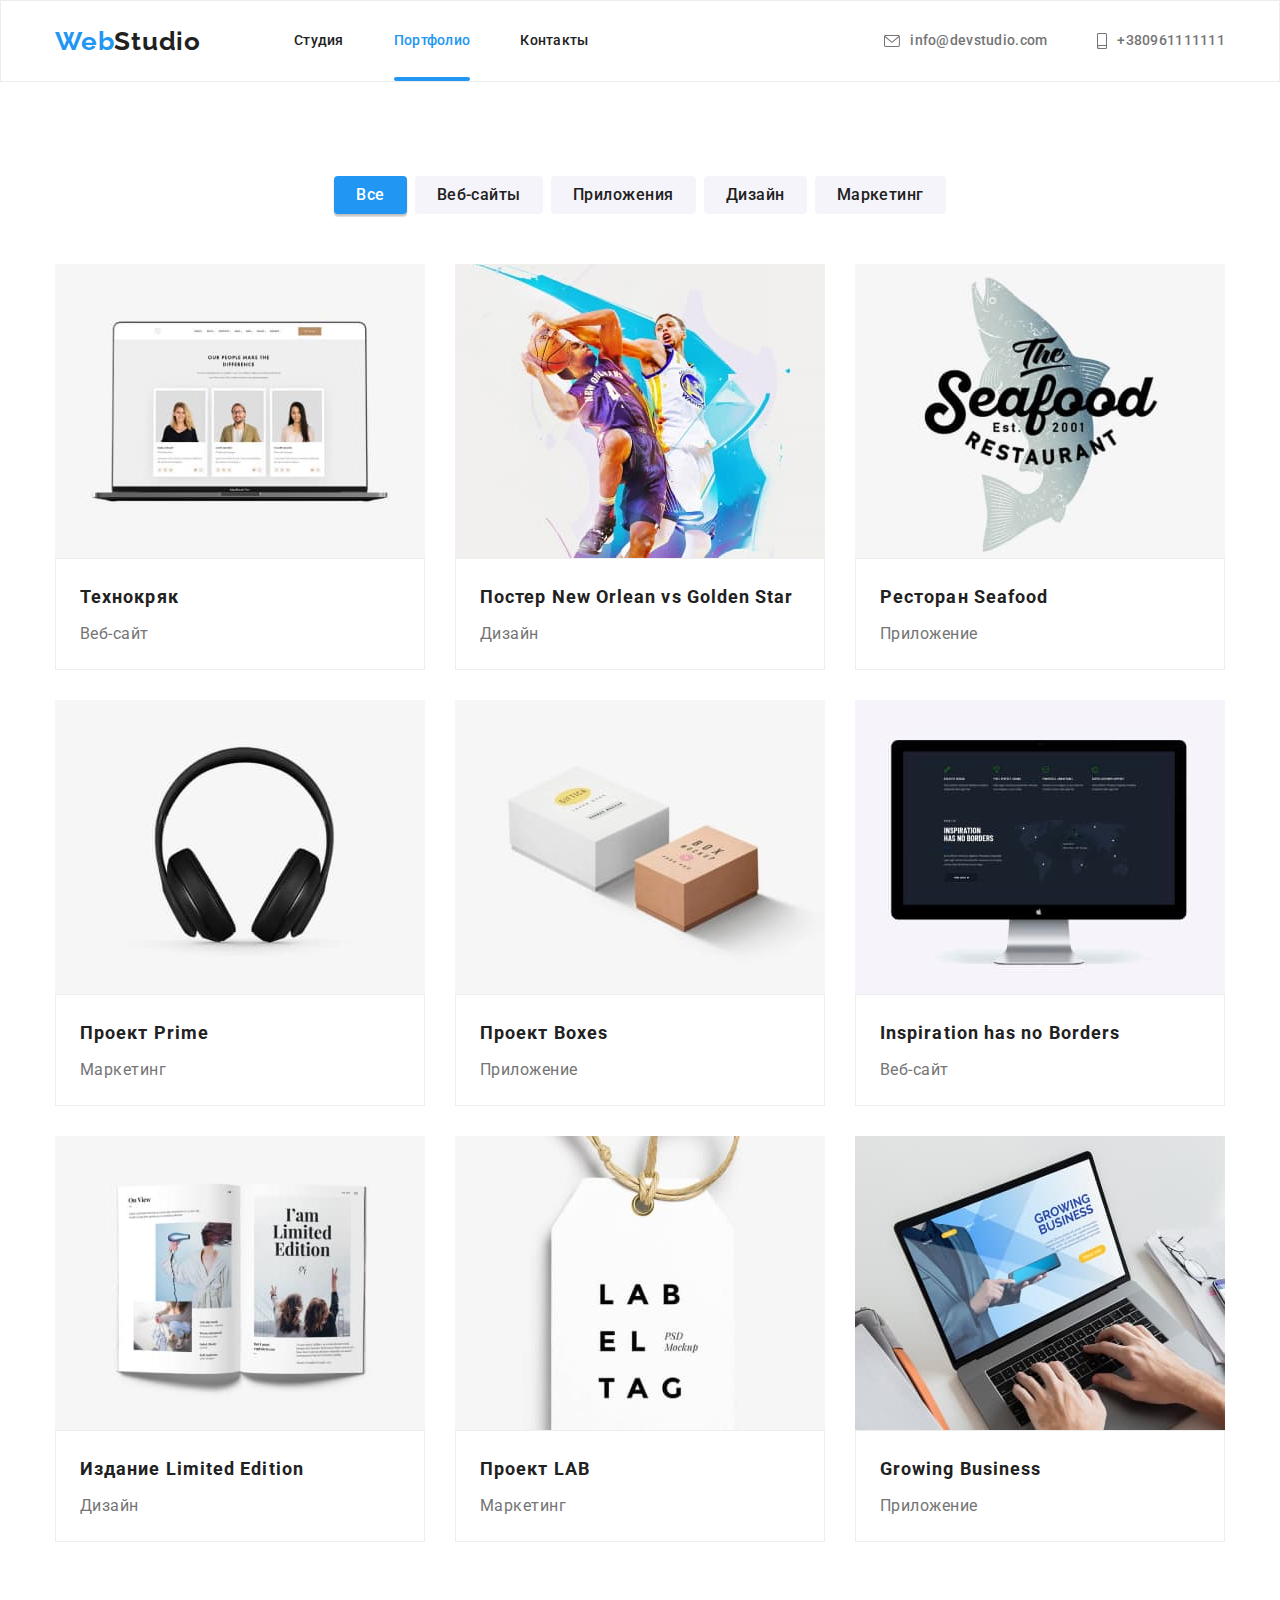
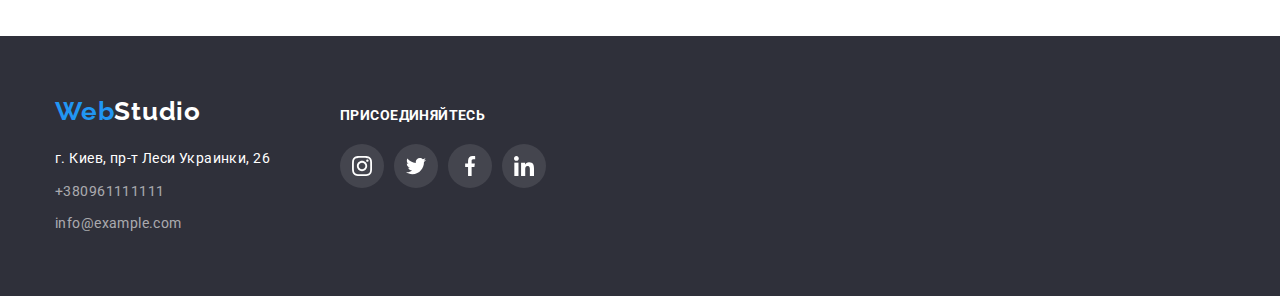
==== portfolio.html @ 95e141c1 "finish" ====
<!DOCTYPE html>
<html lang="en">
<head>
    <meta charset="UTF-8">
    <meta http-equiv="X-UA-Compatible" content="IE=edge">
    <meta name="viewport" content="width=device-width, initial-scale=1.0">
    <title>Document</title>
    <link rel="preconnect" href="https://fonts.googleapis.com">
    <link rel="preconnect" href="https://fonts.gstatic.com" crossorigin>
    <link href="https://fonts.googleapis.com/css2?family=Raleway:wght@700&family=Roboto:wght@400;500;700;900&display=swap" rel="stylesheet">
    <link
      rel="stylesheet"
      href="https://cdnjs.cloudflare.com/ajax/libs/modern-normalize/1.1.0/modern-normalize.min.css"
    />
    <link rel="stylesheet" href="./css/styles.css">
</head>
<body>
    <header class="header">
        <div class="container header-container">
       <a href="" class="link logo-header">Web<span class="logo-dark">Studio</span></a>
        <nav class="header-nav">
        <ul class="list header-list">
            <li class="header-item"><a class="link header-link" href="./index.html">Студия</a></li>
            <li class="header-item"><a class="current link header-link" href="./portfolio.html">Портфолио</a></li>
            <li class="header-item"><a class="link header-link" href="">Контакты</a></li>
        </ul>
    </nav>
    <ul class="list header-contact">  
        <li class=" header-item">
            <a class="link header-mail" href="mailto:info@devstudio.com">
                <svg 
                    class="header-image-icon" 
                    width="16" 
                    height="12"
                >
                    <use 
                        href="./image/icons.svg#icon-envelope">
                    </use>
                </svg>
            info@devstudio.com</a>
        </li>     
        <li class="header-item">
            <a class="link header-tel" href="tel:+380961111111">
                <svg 
                    class="header-image-icon" 
                    width="10" 
                    height="16"
                >
                    <use 
                        href="./image/icons.svg#icon-smartphone">
                    </use>
                </svg>
            +380961111111</a>
        </li>
    </ul>
        </div>
    </header>
    <main>
        <section class="navigation">
            <div class="container">
                <h2 class="visually-hidden">Заголовок-второй</h2>
                    <ul class="list navigation-list">
                        <li class="btn-item"><button type="button" class="active navigation-btn">Все</button></li>
                        <li class="btn-item"><button type="button" class="navigation-btn">Веб-сайты</button></li>
                        <li class="btn-item"><button type="button" class="navigation-btn">Приложения</button></li>
                        <li class="btn-item"><button type="button" class="navigation-btn">Дизайн</button></li>
                        <li class="btn-item"><button type="button" class="navigation-btn">Маркетинг</button></li>
                    </ul>
                    <ul class="list nav-list">
                        <li class="navigation-item">
                            <a class="link navigation-link" href="">
                                <div class="navigation-item-img">
                                    <img
                                        src="./image2/img1.jpg"
                                        alt="Веб-сайт"
                                        width="370"
                                        height="294"
                                    />
                                    <p class="navigation-overlay">Ресурс предлагает комплексные предложения с разным уровнем функционала и сервисов. Все это позволит посетителю получить исчерпывающие сведения о компании или частном лице.</p>
                                </div>
                                <div class="nav-text">
                                    <h2 class="navigation-title">Технокряк</h2>
                                    <p class="navigation-text">Веб-сайт</p>
                                </div>
                            </a>
                        </li>
                        <li class="navigation-item">
                            <a class="link navigation-link" href="">
                                <div class="navigation-item-img">
                                    <img
                                        src="./image2/img2.jpg"
                                        alt="Постер"
                                        width="370"
                                        height="294"
                                    />
                                    <p class="navigation-overlay"></p>
                                </div>
                                <div class="nav-text">
                                    <h2 class="navigation-title" lang="en"> Постер New Orlean vs Golden Star</h2>
                                    <p class="navigation-text">Дизайн</p>
                                </div>
                            </a>
                        </li>
                        <li class="navigation-item">
                            <a class="link navigation-link" href="">
                                <div class="navigation-item-img">
                                    <img
                                        src="./image2/img3.jpg"
                                        alt="Ресторан"
                                        width="370"
                                        height="294"
                                    />
                                    <p class="navigation-overlay"></p>
                                </div>
                                <div class="nav-text">
                                    <h2 class="navigation-title">Ресторан Seafood</h2>
                                    <p class="navigation-text">Приложение</p>
                                </div>
                            </a>
                        </li>
                        <li class="navigation-item">
                            <a class="link navigation-link" href="">
                                <div class="navigation-item-img">
                                    <img
                                        src="./image2/img4.jpg"
                                        alt="Наушники"
                                        width="370"
                                        height="294"
                                    />
                                    <p class="navigation-overlay"></p>
                                </div>
                                <div class="nav-text">
                                    <h2 class="navigation-title">Проект Prime</h2>
                                    <p class="navigation-text">Маркетинг</p>
                                </div>
                            </a>
                        </li>
                        <li class="navigation-item">
                            <a class="link navigation-link" href="">
                                <div class="navigation-item-img">
                                    <img
                                        src="./image2/img5.jpg"
                                        alt="Коробки"
                                        width="370"
                                        height="294"
                                    />
                                    <p class="navigation-overlay"></p>
                                </div>
                                <div class="nav-text">
                                    <h2 class="navigation-title">Проект Boxes</h2>
                                    <p class="navigation-text">Приложение</p>
                                </div>
                            </a>
                        </li>
                        <li class="navigation-item">
                            <a class="link navigation-link" href="">
                                <div class="navigation-item-img">
                                    <img
                                        src="./image2/img6.jpg"
                                        alt="Экран" 
                                        width="370"
                                        height="294"
                                    />
                                    <p class="navigation-overlay"></p>
                                </div>
                                <div class="nav-text">
                                    <h2 class="navigation-title" lang="en">Inspiration has no Borders</h2>
                                    <p class="navigation-text">Веб-сайт</p>
                                </div>
                            </a>
                        </li>
                        <li class="navigation-item">
                            <a class="link navigation-link" href="">
                                <div class="navigation-item-img">
                                    <img
                                        src="./image2/img7.jpg"
                                        alt="Журнал"
                                        width="370"
                                        height="294"
                                    />
                                    <p class="navigation-overlay"></p>
                                </div>
                                <div class="nav-text">
                                    <h2 class="navigation-title">Издание Limited Edition</h2>
                                    <p class="navigation-text">Дизайн</p>
                                </div>
                            </a>
                        </li>
                        <li class="navigation-item">
                            <a class="link navigation-link" href="">
                                <div class="navigation-item-img">
                                    <img
                                        src="./image2/img8.jpg"
                                        alt="Ярлык"
                                        width="370"
                                        height="294"
                                    />
                                    <p class="navigation-overlay"></p>
                                </div>   
                                <div class="nav-text">
                                    <h2 class="navigation-title">Проект LAB</h2>
                                    <p class="navigation-text">Маркетинг</p>
                                </div>
                            </a>
                        </li>
                        <li class="navigation-item">
                            <a class="link navigation-link" href="">
                                <div class="navigation-item-img">
                                    <img
                                        src="./image2/img9.jpg"
                                        alt="Ноутбук"
                                        width="370"
                                        height="294"
                                    />
                                    <p class="navigation-overlay"></p>
                                </div>
                                <div class="nav-text">
                                    <h2 class="navigation-title" lang="en">Growing Business</h2>
                                    <p class="navigation-text">Приложение</p>
                                </div>
                            </a>
                        </li>
                    </ul>
            </div>
        </section>
    </main>
    <footer class="footer">
        <div class="container footer-container" >
            <div class="footer-address">
            <a href="" class="link logo-footer">Web<span class="logo-white">Studio</span></a>
            <address>
                <ul class="list footer-list">
                    <li class="footer-item"><a class="link footer-location" href="https://goo.gl/maps/i7HhmgkpNzpsG96B9" target="_blank" rel="noopener noreferrer">г. Киев, пр-т Леси Украинки, 26</a></li>
                    <li class="footer-item"><a class="link footer-tel" href="tel:+380961111111">+380961111111</a></li>
                    <li class="footer-item"><a class="link footer-mail" href="mailto:info@example.com">info@example.com</a></li>
                </ul>
            </address>
            </div>
         <div class="footer-socialnetwork">
            <h3 class="footer-title">присоединяйтесь</h3>
                <ul class="footer-network-list list">
                <li class="footer-network-item">
                <a href="" class="footer-network-link">
                     <svg 
                        class="footer-network-icon" 
                        width="20" 
                        height="20"
                    >
                        <use 
                            href="./image/icons.svg#icon-instagram">
                        </use>
                    </svg>
                </a>
            </li>
            <li class="footer-network-item">
                <a href="" class="footer-network-link">
                     <svg 
                        class="footer-network-icon" 
                        width="20" 
                        height="20"
                    >
                        <use 
                            href="./image/icons.svg#icon-twitter">
                        </use>
                    </svg>
                </a>
            </li>
            <li class="footer-network-item">
                <a href="" class="footer-network-link">
                     <svg 
                        class="footer-network-icon" 
                        width="20" 
                        height="20"
                    >
                        <use 
                            href="./image/icons.svg#icon-facebook">
                        </use>
                    </svg>
                </a>
            </li>
            <li class="footer-network-item">
                <a href="" class="footer-network-link">
                     <svg 
                        class="content-team-icon" 
                        width="20" 
                        height="20"
                    >
                        <use 
                            href="./image/icons.svg#icon-linkedin">
                        </use>
                    </svg>
                </a>
            </li>
            </ul>
        </div>
        </div>
    </footer>
</body>
</html>
---- css/styles.css ----
:root{
  --main-color: #212121;
  --color-title: #FFFFFF;
  --text-color: #757575;
  --color-hover: #2196F3;
  --background-header: #FFFFFF;
  --background-hero: #2F303A;
  --background-section: #E5E5E5;
  --background-content:#F5F4FA;
  --footer-color-logo: #FFFFFF;
  --header-boder-color: #ECECEC;
  --border-color:  #EEEEEE;
  --background-icon: #AFB1B8;
  --footer-icon: rgba(255, 255, 255, 0.1);
}
  


body {
  font-family: Roboto, sans-serif;  
}

h1,
h2,
h3,
p,
ul {
  margin: 0;
  padding: 0;
}


.list {
  list-style: none;
}

.link {
  text-decoration: none;
}

.visually-hidden {
  position: absolute;
  width: 1px;
  height: 1px;
  margin: -1px;
  border: 0;
  padding: 0;

  white-space: nowrap;
  clip-path: inset(100%);
  clip: rect(0 0 0 0);
  overflow: hidden;
}


.container{
  width: 1200px;
  padding-left: 15px;
  padding-right: 15px;
  margin: 0 auto;
}

img{
  display: block;
}

/* ---------------------------HEADER-----------------------------*/
.header {
  background-color: var(--header-background);

  border: 1px solid var(--header-boder-color);
}

.header-container {
  display: flex;
  align-items: center;
}
.header-list{
  display: flex;
}

.header-list .current {
  color: #2196F3;
}

.header-list .current {
  color: var(--color-hover);
}



.logo-header {
  display: inline-block;
  
  font-family: Raleway;
  font-weight: 700;
  font-size: 26px;
  line-height: 1.19;
  letter-spacing: 0.03em;

  color: var(--color-hover);

  margin-right: 93px;
  padding-top: 24px;
  padding-bottom: 24px;
}

.logo-dark {
  color: var(--main-color);
}


.header-item {
  
  font-weight: 500;
  font-size: 14px;
  line-height: 1.14;
  letter-spacing: 0.02em;

  color: var(--main-color);
  accent-color: green;

}

.header-item:not(:last-child) {
  margin-right: 50px;
}

.header-link {
  position: relative;
  color: var(--main-color);
  padding: 32px 0;

  transition: color 250ms cubic-bezier(0.4, 0, 0.2, 1);
}

.current::after {
  display: block;
  position: absolute;
  bottom: -1px;
  content: '';
  width: 100%;
  height: 4px;

  background: #2196F3;
  border-radius: 2px;
 }

.header-link:hover,
.header-link:focus {
  color: var(--color-hover);
}



.header-contact {
  display: flex;
  margin-left: auto;
}

.header-mail {
  font-weight: 500;
  font-size: 14px;
  line-height: 1.14;
  letter-spacing: 0.02em;

  color: var(--text-color);

  display: flex;
  align-items: center;

  padding: 32px 0;

  transition: color 250ms cubic-bezier(0.4, 0, 0.2, 1);
}

.header-image-icon {

  margin-right: 10px;
  fill: currentColor;
}

.header-tel {
  font-weight: 500;
  font-size: 14px;
  line-height: 1.14;
  letter-spacing: 0.02em;

  color: var(--text-color);

  display: flex;
  align-items: center;

  padding: 32px 0;

  transition: color 250ms cubic-bezier(0.4, 0, 0.2, 1);
}


.header-mail:hover,
.header-mail:focus {
  color: var(--color-hover);
}

.header-tel:hover,
.header-tel:focus {
  color: var(--color-hover);
}

/*------------------Hero-----------------*/

.hero {
  padding-top: 200px;
  padding-bottom: 200px;
  background-color: var(--background-hero);

  text-align: center;

  max-width:1600px;
  min-height: 600px;
  margin-left: auto;
  margin-right: auto;
  background-image: linear-gradient(
    rgba(47, 48, 58, 0.4), 
    rgba(47, 48, 58, 0.4)
  ), url(../image/ImgHERO.jpg);
  background-repeat: no-repeat;
  background-position: center;
  background-size: cover;
 
}


.hero-title {
  font-weight: 900;
  font-size: 44px;
  line-height: 1.36;
  letter-spacing: 0.06em;
  text-transform: uppercase;

  width: 696px;
 
  margin: auto;
  margin-bottom: 30px;
  
  color: var(--color-title);
}

.hero-btn {
  font-family: inherit;
  font-weight: 700;
  font-size: 16px;
  line-height: 1.87;
  text-align: center;
  letter-spacing: 0.06em;

  color: var(--color-title);
  background-color: var(--color-hover);

  cursor: pointer;
  border-radius: 4px;
  border: var(--color-hover);
  

  padding: 10px 32px;

}

.hero-btn:hover,
.hero-btn:focus {
  background-color: var(--color-hover);
}

/*---------------------section----------------*/

.section {
  padding-top: 94px;
  padding-bottom: 94px;
  background-color: var(--section-background);
}

.section-list {
  display: flex;
}

.section-item:not(:last-child) {
  margin-right: 30px;
}

.section-pretitle {
  font-weight: 700;
  font-size: 14px;
  line-height: 1.14;
  letter-spacing: 0.03em;
  text-transform: uppercase;

  color: var(--main-color);

  margin-bottom: 10px;
}

.section-text {
  font-weight: 400;
  font-size: 14px;
  line-height: 1.71;
  letter-spacing: 0.03em;

  color: var(--text-color);
}

.section-item {
  width: 270px;
  justify-content: center;
}

.section-image-list {
  display: flex;
  justify-content: center;
}

.section-image-item + .section-image-item {
  margin-left: 30px;
}

.section-img {
  width: 270px;
  height: 120px;
  display: flex;
  justify-content: center;
  align-items: center;
  border-radius: 4px;
  margin-bottom: 30px;


  background-color: #F5F4FA;
  color: #212121;
}




/*----WORK---*/
.work {
  padding-bottom: 94px;
}

.work-list {
  display: flex;
  
 
}
.work-item:not(:last-child) {
  margin-right: 30px;
}

.work-item {
  position: relative;
  display: flex;
  
}

.work-inform {
  position: absolute;
  left: 0;
  bottom: 0;
  width: 100%;
  height: 70px;

  display: flex;
  align-items: flex-end;
  justify-content: center;
  align-items: center;
  

  font-family: 'Roboto';
  font-weight: 700;
  font-size: 14px;
  line-height: 1.14;
  text-align: center;
  text-transform: uppercase;

 
  letter-spacing: 0.03em;
  background: rgba(47, 48, 58, 0.8);
  color: #FFFFFF;
    
    
}

.work-title {
  font-weight: 700;
  font-size: 36px;
  line-height: 42px;
  text-align: center;
  letter-spacing: 0.03em;

  color: var(--main-color);

  margin-bottom: 50px;
}

/*------------------------Content---------------*/

.content {
  padding-top: 94px;
  padding-bottom: 94px;
  background-color: var(--background-content);
}

.content-title {
  font-weight: 700;
  font-size: 36px;
  line-height: 1.16;
  text-align: center;
  letter-spacing: 0.03em;

  color: var(--content-title);

  margin-bottom: 50px;
}

.content-list {
  display: flex;
}

.content-item {
  height: 428px;

  width: 270px;
  border-radius: 0px 0px 4px 4px;
  background-color: var(--background-header);
  box-shadow: 0px 1px 3px rgba(0, 0, 0, 0.12), 
              0px 1px 1px rgba(0, 0, 0, 0.14), 
              0px 2px 1px rgba(0, 0, 0, 0.2);
  
}

.content-item:not(:last-child) {
  margin-right: 30px;
}

.content-text {
  padding: 30px 0;
}

.content-after-title {
  font-weight: 500;
  font-size: 16px;
  line-height: 1.19;
  text-align: center;
  letter-spacing: 0.03em;
  
  color: var(--main-color);

  margin-bottom: 10px;
}

.content-headline {
  font-weight: 400;
  font-size: 16px;
  line-height: 1.19;
  text-align: center;
  letter-spacing: 0.03em;
  color: var(--text-color);

  margin-bottom: 16px;
}

.content-team-list {
  display: flex;
  justify-content: center;
}

.content-team-item + .content-team-item {
  margin-left: 10px;
}

.content-team-link {
  width: 44px;
  height: 44px;
  display: flex;
  justify-content: center;
  align-items: center;
  border-radius: 50%;

  background-color: var(--background-header);
  color: var(--background-icon);

  transition: background-color 250ms cubic-bezier(0.4, 0, 0.2, 1);
}

.content-team-icon{
  fill: currentColor;

  transition: fill 250ms cubic-bezier(0.4, 0, 0.2, 1);
}

.content-team-link:hover,
.content-team-link:focus {
  background-color: var(--color-hover);
  color: var(--color-title);
}

.content-team-link:hover .content-team-icon,
.content-team-link:focus .content-team-icon {
  fill: var(--color-title);
}

/*-----------CLIENT--------------*/
.client {
  padding-top: 94px;
  padding-bottom: 94px;
}

.client-title {
  font-weight: 700;
  font-size: 36px;
  line-height: 1.16;
  text-align: center;
  letter-spacing: 0.03em;

  color: var(--main-color);

  margin-bottom: 50px;

}

.client-list {
  display: flex;
  justify-content: center;

}

.client-link {
  width: 170px;
  height: 92px;
  display: flex;
  justify-content: center;
  align-items: center;
  border-radius: 4px;
  border: 1px solid var(--background-icon);

  background-color: var(--background-header);
  color: var(--background-icon);

  transition: border 250ms cubic-bezier(0.4, 0, 0.2, 1);
}

.client-item + .client-item {
  margin-left: 30px;
}

.client-icon {
  fill: currentColor;
  transition: fill 250ms cubic-bezier(0.4, 0, 0.2, 1);

}

.client-link:hover,
.client-link:focus {
  border: 1px solid var(--color-hover)
}

.client-link:hover .client-icon,
.client-link:focus .client-icon {
  fill: var(--color-hover);
}
/*------------Footer--------------*/

.footer {
  padding-top: 60px;
  padding-bottom: 60px;
  background-color: var(--background-hero);
}

.footer-container {
  display: flex;
  align-items: baseline;

}

.footer-address {
  margin-right: 70px;
}
.logo-white {
  color:var(--footer-color-logo);
}

.logo-footer {
  display: inline-block;
  
  font-family: Raleway;
  font-weight: 700;
  font-size: 26px;
  line-height: 1.19;
  letter-spacing: 0.03em;

  color: var(--color-hover);
  
  margin-bottom: 20px;
}

.footer-item:not(:last-child) {
  padding-bottom: 9px;
}


.footer-location {
  font-family: Roboto;
  font-style: normal;
  font-weight: 400;
  font-size: 14px;
  line-height: 1.71;
  letter-spacing: 0.03em;

  color: var(--color-title);

  padding-bottom: 9px;

  transition: color 250ms cubic-bezier(0.4, 0, 0.2, 1);
}

.footer-location:hover,
.footer-location:focus {
  color: var(--color-hover);
}

.footer-tel {
  font-weight: 400;
  font-style: normal;
  font-size: 14px;
  line-height: 1.71;
  letter-spacing: 0.03em;
  color: rgba(255, 255, 255, 0.6);

  padding-bottom: 9px;

  transition: color 250ms cubic-bezier(0.4, 0, 0.2, 1);
}

.footer-tel:hover,
.footer-tel:focus {
  color: var(--color-hover);
}

.footer-mail {
  font-weight: 400;
  font-style: normal;
  font-size: 14px;
  line-height: 1.71;
  letter-spacing: 0.03em;
  color: rgba(255, 255, 255, 0.6);

  transition: color 250ms cubic-bezier(0.4, 0, 0.2, 1);
}

.footer-mail:hover,
.footer-mail:focus {
  color: var(--color-hover);
}

.footer-title {
  font-weight: bold;
  font-size: 14px;
  line-height: 1.14;
  letter-spacing: 0.03em;
  text-transform: uppercase;
  

  color: #FFFFFF;

  padding-bottom: 20px;
}

.footer-network-list {
  display: flex;

}

.footer-network-link {
  width: 44px;
  height: 44px;
  display: flex;
  justify-content: center;
  align-items: center;
  border-radius: 50%;

  background-color: var(--footer-icon);
  color: var(--color-title);

  transition: background-color 250ms cubic-bezier(0.4, 0, 0.2, 1);
}

.footer-network-item:not(:last-child) {
  margin-right: 10px;
}

.footer-network-icon {
  fill: currentColor;
  

}

.footer-network-link:hover,
.footer-network-link:focus {
  background-color: var(--color-hover);
}


/*--------------------Navigation----------------*/
.navigation {
  padding-top: 94px;
  padding-bottom: 94px;
}

.navigation-list {
  display: flex;
  justify-content: center;
  margin-bottom: 50px;
}

.btn-item:not(:last-child) {
  margin-right: 8px;
}

.navigation-btn {
  font-weight: 500;
  font-size: 16px;
  line-height: 1.62;
  text-align: center;
  letter-spacing: 0.03em; 

  color: var(--main-color);
  background-color: var(--background-content);
  border-radius: 4px;
  border: var(--border-color);

  cursor: pointer;

  padding: 6px 22px;

  transition: background-color 250ms cubic-bezier(0.4, 0, 0.2, 1),
              color 250ms cubic-bezier(0.4, 0, 0.2, 1),
              box-shadow 250ms cubic-bezier(0.4, 0, 0.2, 1);
}

.navigation-list .active {
  color: var(--color-title);
  background-color: var(--color-hover);
  box-shadow: 0px 3px 1px rgba(0, 0, 0, 0.1), 
              0px 1px 2px rgba(0, 0, 0, 0.08), 
              0px 2px 2px rgba(0, 0, 0, 0.12);
}

.navigation-btn:not(:last-child) {
  margin-right: 8px;
}


.navigation-btn:hover,
.navigation-btn:focus {
  background-color: var(--color-hover);
  color: var(--footer-color-logo);
  box-shadow: 0px 3px 1px rgba(0, 0, 0, 0.1), 
              0px 1px 2px rgba(0, 0, 0, 0.08), 
              0px 2px 2px rgba(0, 0, 0, 0.12);
}

.nav-list {
  display: flex;
  flex-wrap: wrap;
}

.navigation-item {
  width: 370px;
  margin-right: 30px;
  margin-bottom: 30px;


}

.navigation-item:nth-child(3n) {
  margin-right: 0;
}

.navigation-item:nth-last-child(-n + 3) {
  margin-bottom: 0;
}

.navigation-item:hover,
.navigation-item:focus {
  box-shadow: 0px 1px 1px rgba(0, 0, 0, 0.12), 
              0px 4px 4px rgba(0, 0, 0, 0.06), 
              1px 4px 6px rgba(0, 0, 0, 0.16);

}

.nav-text {
  padding: 20px 24px;

  border: 1px solid var(--border-color);
}

.navigation-item-img {
  position: relative;
  overflow: hidden;
}

.navigation-overlay {
  position: absolute;
  top: 0;
  left: 0;
  width: 100%;
  height: 100%;

  font-family: 'Roboto';
  font-weight: 400;
  font-size: 18px;
  line-height: 1.56;
  letter-spacing: 0.03em;

  color: var(--color-title);
  background-color: rgba(33, 150, 243, 0.9);

  padding: 63px 24px;
  overflow: auto;

  transform: translateY(100%);
  transition: transform 250ms cubic-bezier(0.4, 0, 0.2, 1)
}

.navigation-item:hover .navigation-overlay,
.navigation-item:focus .navigation-overlay {
  transform: translateY(0%);
}

.navigation-title {
  font-weight: 700;
  font-size: 18px;
  line-height: 2.00; 
  letter-spacing: 0.06em;

  color: var(--main-color);

  margin-bottom: 4px;
}

.navigation-text {
  font-weight: 400;
  font-size: 16px;
  line-height: 1.87;
  letter-spacing: 0.03em;

  color: var(--text-color);
}

/*-----MODAL-----*/
.backdrop {
  position: fixed;
  top: 0;
  left: 0;
  width: 100vw;
  height: 100vh;
  background-color: rgba(0, 0, 0, 0.2);
}

.backdrop.is-hidden {
  opacity: 0;
  visibility: hidden;
  pointer-events: none;
}

.modal {
  position: absolute;
  top: 50%;
  left: 50%;
  transform: translate(-50%, -50%);
  width: 528px;
  height: 581px;
  background-color: #FFFFFF;
  box-shadow: 0px 1px 3px rgba(0, 0, 0, 0.12), 0px 1px 1px rgba(0, 0, 0, 0.14), 0px 2px 1px rgba(0, 0, 0, 0.2);
  border-radius: 4px;
}

.moda-close-btn {
  position: absolute;
  top: 8px;
  right: 8px;

  display: flex;
  justify-content: center;
  align-items: center;

  width: 30px;
  height: 30px;
  border-radius: 50%;
  border: 1px solid rgba(0, 0, 0, 0.1);
  background-color: transparent;
  padding: 0;

  cursor: pointer;
}
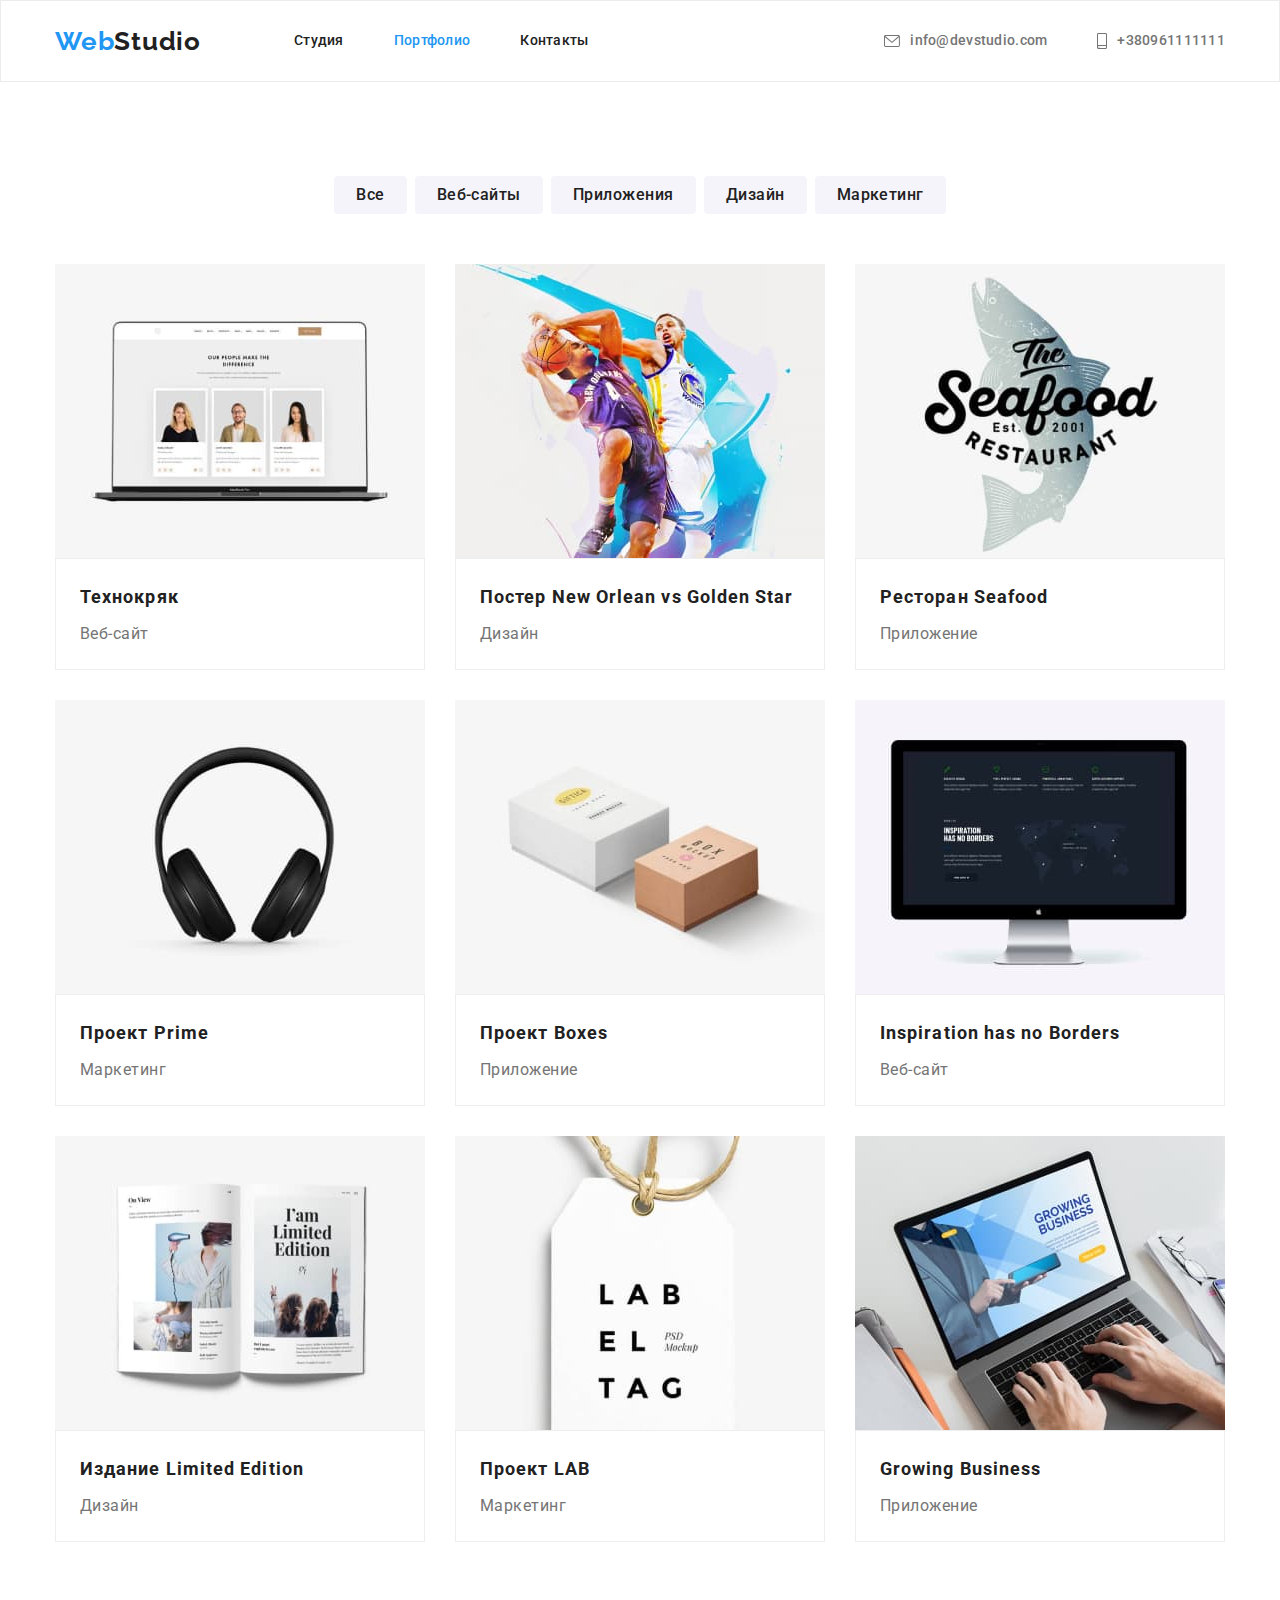
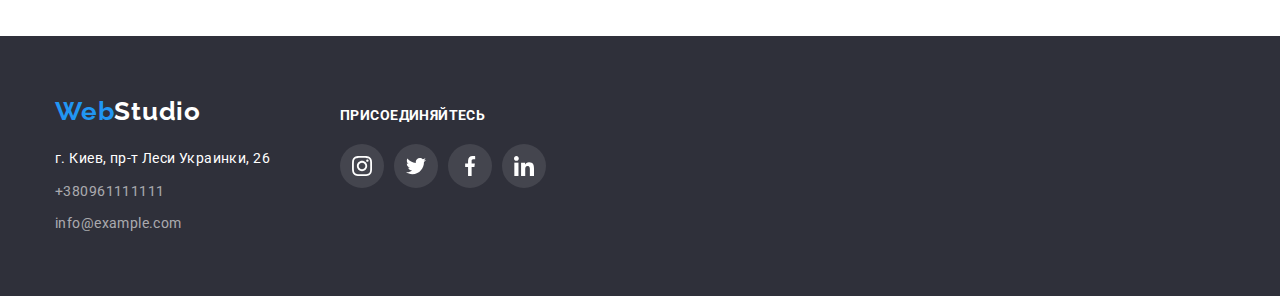
==== commit 32df4619: "s" ====
--- a/portfolio.html
+++ b/portfolio.html
@@ -60,7 +60,7 @@
             <div class="container">
                 <h2 class="visually-hidden">Заголовок-второй</h2>
                     <ul class="list navigation-list">
-                        <li class="btn-item"><button type="button" class="active navigation-btn">Все</button></li>
+                        <li class="btn-item"><button type="button" class="navigation-btn">Все</button></li>
                         <li class="btn-item"><button type="button" class="navigation-btn">Веб-сайты</button></li>
                         <li class="btn-item"><button type="button" class="navigation-btn">Приложения</button></li>
                         <li class="btn-item"><button type="button" class="navigation-btn">Дизайн</button></li>
@@ -69,15 +69,12 @@
                     <ul class="list nav-list">
                         <li class="navigation-item">
                             <a class="link navigation-link" href="">
-                                <div class="navigation-item-img">
-                                    <img
-                                        src="./image2/img1.jpg"
-                                        alt="Веб-сайт"
-                                        width="370"
-                                        height="294"
-                                    />
-                                    <p class="navigation-overlay">Ресурс предлагает комплексные предложения с разным уровнем функционала и сервисов. Все это позволит посетителю получить исчерпывающие сведения о компании или частном лице.</p>
-                                </div>
+                                <img
+                                    src="./image2/img1.jpg"
+                                    alt="Веб-сайт"
+                                    width="370"
+                                    height="294"
+                                />
                                 <div class="nav-text">
                                     <h2 class="navigation-title">Технокряк</h2>
                                     <p class="navigation-text">Веб-сайт</p>
@@ -86,15 +83,12 @@
                         </li>
                         <li class="navigation-item">
                             <a class="link navigation-link" href="">
-                                <div class="navigation-item-img">
-                                    <img
-                                        src="./image2/img2.jpg"
-                                        alt="Постер"
-                                        width="370"
-                                        height="294"
-                                    />
-                                    <p class="navigation-overlay"></p>
-                                </div>
+                                <img
+                                    src="./image2/img2.jpg"
+                                    alt="Постер"
+                                    width="370"
+                                    height="294"
+                                />
                                 <div class="nav-text">
                                     <h2 class="navigation-title" lang="en"> Постер New Orlean vs Golden Star</h2>
                                     <p class="navigation-text">Дизайн</p>
@@ -103,15 +97,12 @@
                         </li>
                         <li class="navigation-item">
                             <a class="link navigation-link" href="">
-                                <div class="navigation-item-img">
-                                    <img
-                                        src="./image2/img3.jpg"
-                                        alt="Ресторан"
-                                        width="370"
-                                        height="294"
-                                    />
-                                    <p class="navigation-overlay"></p>
-                                </div>
+                                <img
+                                    src="./image2/img3.jpg"
+                                    alt="Ресторан"
+                                    width="370"
+                                    height="294"
+                                />
                                 <div class="nav-text">
                                     <h2 class="navigation-title">Ресторан Seafood</h2>
                                     <p class="navigation-text">Приложение</p>
@@ -120,15 +111,12 @@
                         </li>
                         <li class="navigation-item">
                             <a class="link navigation-link" href="">
-                                <div class="navigation-item-img">
-                                    <img
-                                        src="./image2/img4.jpg"
-                                        alt="Наушники"
-                                        width="370"
-                                        height="294"
-                                    />
-                                    <p class="navigation-overlay"></p>
-                                </div>
+                                <img
+                                    src="./image2/img4.jpg"
+                                    alt="Наушники"
+                                    width="370"
+                                    height="294"
+                                />
                                 <div class="nav-text">
                                     <h2 class="navigation-title">Проект Prime</h2>
                                     <p class="navigation-text">Маркетинг</p>
@@ -137,15 +125,12 @@
                         </li>
                         <li class="navigation-item">
                             <a class="link navigation-link" href="">
-                                <div class="navigation-item-img">
-                                    <img
-                                        src="./image2/img5.jpg"
-                                        alt="Коробки"
-                                        width="370"
-                                        height="294"
-                                    />
-                                    <p class="navigation-overlay"></p>
-                                </div>
+                                <img
+                                    src="./image2/img5.jpg"
+                                    alt="Коробки"
+                                    width="370"
+                                    height="294"
+                                />
                                 <div class="nav-text">
                                     <h2 class="navigation-title">Проект Boxes</h2>
                                     <p class="navigation-text">Приложение</p>
@@ -154,15 +139,12 @@
                         </li>
                         <li class="navigation-item">
                             <a class="link navigation-link" href="">
-                                <div class="navigation-item-img">
-                                    <img
-                                        src="./image2/img6.jpg"
-                                        alt="Экран" 
-                                        width="370"
-                                        height="294"
-                                    />
-                                    <p class="navigation-overlay"></p>
-                                </div>
+                                <img
+                                    src="./image2/img6.jpg"
+                                    alt="Экран" 
+                                    width="370"
+                                    height="294"
+                                />
                                 <div class="nav-text">
                                     <h2 class="navigation-title" lang="en">Inspiration has no Borders</h2>
                                     <p class="navigation-text">Веб-сайт</p>
@@ -171,15 +153,12 @@
                         </li>
                         <li class="navigation-item">
                             <a class="link navigation-link" href="">
-                                <div class="navigation-item-img">
-                                    <img
-                                        src="./image2/img7.jpg"
-                                        alt="Журнал"
-                                        width="370"
-                                        height="294"
-                                    />
-                                    <p class="navigation-overlay"></p>
-                                </div>
+                                <img
+                                    src="./image2/img7.jpg"
+                                    alt="Журнал"
+                                    width="370"
+                                    height="294"
+                                />
                                 <div class="nav-text">
                                     <h2 class="navigation-title">Издание Limited Edition</h2>
                                     <p class="navigation-text">Дизайн</p>
@@ -188,15 +167,12 @@
                         </li>
                         <li class="navigation-item">
                             <a class="link navigation-link" href="">
-                                <div class="navigation-item-img">
-                                    <img
-                                        src="./image2/img8.jpg"
-                                        alt="Ярлык"
-                                        width="370"
-                                        height="294"
-                                    />
-                                    <p class="navigation-overlay"></p>
-                                </div>   
+                                <img
+                                    src="./image2/img8.jpg"
+                                    alt="Ярлык"
+                                    width="370"
+                                    height="294"
+                                />
                                 <div class="nav-text">
                                     <h2 class="navigation-title">Проект LAB</h2>
                                     <p class="navigation-text">Маркетинг</p>
@@ -205,15 +181,12 @@
                         </li>
                         <li class="navigation-item">
                             <a class="link navigation-link" href="">
-                                <div class="navigation-item-img">
-                                    <img
-                                        src="./image2/img9.jpg"
-                                        alt="Ноутбук"
-                                        width="370"
-                                        height="294"
-                                    />
-                                    <p class="navigation-overlay"></p>
-                                </div>
+                                <img
+                                    src="./image2/img9.jpg"
+                                    alt="Ноутбук"
+                                    width="370"
+                                    height="294"
+                                />
                                 <div class="nav-text">
                                     <h2 class="navigation-title" lang="en">Growing Business</h2>
                                     <p class="navigation-text">Приложение</p>
@@ -232,7 +205,7 @@
                 <ul class="list footer-list">
                     <li class="footer-item"><a class="link footer-location" href="https://goo.gl/maps/i7HhmgkpNzpsG96B9" target="_blank" rel="noopener noreferrer">г. Киев, пр-т Леси Украинки, 26</a></li>
                     <li class="footer-item"><a class="link footer-tel" href="tel:+380961111111">+380961111111</a></li>
-                    <li class="footer-item"><a class="link footer-mail" href="mailto:info@example.com">info@example.com</a></li>
+                    <li class="footer-item"><a class="link footer-link" href="mailto:info@example.com">info@example.com</a></li>
                 </ul>
             </address>
             </div>
--- a/css/styles.css
+++ b/css/styles.css
@@ -82,12 +82,9 @@
 .header-list .current {
   color: #2196F3;
 }
-
 .header-list .current {
   color: var(--color-hover);
 }
-
-
 
 .logo-header {
   display: inline-block;
@@ -101,8 +98,6 @@
   color: var(--color-hover);
 
   margin-right: 93px;
-  padding-top: 24px;
-  padding-bottom: 24px;
 }
 
 .logo-dark {
@@ -119,7 +114,7 @@
 
   color: var(--main-color);
   accent-color: green;
-
+  padding: 32px 0;
 }
 
 .header-item:not(:last-child) {
@@ -127,30 +122,13 @@
 }
 
 .header-link {
-  position: relative;
-  color: var(--main-color);
-  padding: 32px 0;
-
-  transition: color 250ms cubic-bezier(0.4, 0, 0.2, 1);
-}
-
-.current::after {
-  display: block;
-  position: absolute;
-  bottom: -1px;
-  content: '';
-  width: 100%;
-  height: 4px;
-
-  background: #2196F3;
-  border-radius: 2px;
- }
+  color: var(--main-color);
+}
 
 .header-link:hover,
 .header-link:focus {
   color: var(--color-hover);
 }
-
 
 
 .header-contact {
@@ -168,10 +146,6 @@
 
   display: flex;
   align-items: center;
-
-  padding: 32px 0;
-
-  transition: color 250ms cubic-bezier(0.4, 0, 0.2, 1);
 }
 
 .header-image-icon {
@@ -190,10 +164,6 @@
 
   display: flex;
   align-items: center;
-
-  padding: 32px 0;
-
-  transition: color 250ms cubic-bezier(0.4, 0, 0.2, 1);
 }
 
 
@@ -275,16 +245,12 @@
 
 .section {
   padding-top: 94px;
-  padding-bottom: 94px;
   background-color: var(--section-background);
 }
 
 .section-list {
   display: flex;
-}
-
-.section-item:not(:last-child) {
-  margin-right: 30px;
+  justify-content: space-between;
 }
 
 .section-pretitle {
@@ -336,55 +302,22 @@
   color: #212121;
 }
 
-
+.section-image-icon{
+  fill: currentColor;
+}
 
 
 /*----WORK---*/
 .work {
+  padding-top: 94px;
   padding-bottom: 94px;
 }
 
 .work-list {
   display: flex;
-  
- 
 }
 .work-item:not(:last-child) {
   margin-right: 30px;
-}
-
-.work-item {
-  position: relative;
-  display: flex;
-  
-}
-
-.work-inform {
-  position: absolute;
-  left: 0;
-  bottom: 0;
-  width: 100%;
-  height: 70px;
-
-  display: flex;
-  align-items: flex-end;
-  justify-content: center;
-  align-items: center;
-  
-
-  font-family: 'Roboto';
-  font-weight: 700;
-  font-size: 14px;
-  line-height: 1.14;
-  text-align: center;
-  text-transform: uppercase;
-
- 
-  letter-spacing: 0.03em;
-  background: rgba(47, 48, 58, 0.8);
-  color: #FFFFFF;
-    
-    
 }
 
 .work-title {
@@ -485,14 +418,10 @@
 
   background-color: var(--background-header);
   color: var(--background-icon);
-
-  transition: background-color 250ms cubic-bezier(0.4, 0, 0.2, 1);
 }
 
 .content-team-icon{
   fill: currentColor;
-
-  transition: fill 250ms cubic-bezier(0.4, 0, 0.2, 1);
 }
 
 .content-team-link:hover,
@@ -542,8 +471,6 @@
 
   background-color: var(--background-header);
   color: var(--background-icon);
-
-  transition: border 250ms cubic-bezier(0.4, 0, 0.2, 1);
 }
 
 .client-item + .client-item {
@@ -551,9 +478,7 @@
 }
 
 .client-icon {
-  fill: currentColor;
-  transition: fill 250ms cubic-bezier(0.4, 0, 0.2, 1);
-
+ fill: currentColor;
 }
 
 .client-link:hover,
@@ -615,48 +540,22 @@
 
   color: var(--color-title);
 
-  padding-bottom: 9px;
-
-  transition: color 250ms cubic-bezier(0.4, 0, 0.2, 1);
-}
-
-.footer-location:hover,
-.footer-location:focus {
-  color: var(--color-hover);
-}
-
-.footer-tel {
+  margin-bottom: 9px;
+
+}
+
+.footer-tel,
+.footer-link {
   font-weight: 400;
   font-style: normal;
   font-size: 14px;
   line-height: 1.71;
   letter-spacing: 0.03em;
   color: rgba(255, 255, 255, 0.6);
-
-  padding-bottom: 9px;
-
-  transition: color 250ms cubic-bezier(0.4, 0, 0.2, 1);
-}
-
-.footer-tel:hover,
-.footer-tel:focus {
-  color: var(--color-hover);
-}
-
-.footer-mail {
-  font-weight: 400;
-  font-style: normal;
-  font-size: 14px;
-  line-height: 1.71;
-  letter-spacing: 0.03em;
-  color: rgba(255, 255, 255, 0.6);
-
-  transition: color 250ms cubic-bezier(0.4, 0, 0.2, 1);
-}
-
-.footer-mail:hover,
-.footer-mail:focus {
-  color: var(--color-hover);
+}
+
+.footer-tel {
+  margin-bottom: 9px;
 }
 
 .footer-title {
@@ -669,7 +568,7 @@
 
   color: #FFFFFF;
 
-  padding-bottom: 20px;
+  margin-bottom: 20px;
 }
 
 .footer-network-list {
@@ -687,8 +586,6 @@
 
   background-color: var(--footer-icon);
   color: var(--color-title);
-
-  transition: background-color 250ms cubic-bezier(0.4, 0, 0.2, 1);
 }
 
 .footer-network-item:not(:last-child) {
@@ -697,8 +594,6 @@
 
 .footer-network-icon {
   fill: currentColor;
-  
-
 }
 
 .footer-network-link:hover,
@@ -738,18 +633,6 @@
   cursor: pointer;
 
   padding: 6px 22px;
-
-  transition: background-color 250ms cubic-bezier(0.4, 0, 0.2, 1),
-              color 250ms cubic-bezier(0.4, 0, 0.2, 1),
-              box-shadow 250ms cubic-bezier(0.4, 0, 0.2, 1);
-}
-
-.navigation-list .active {
-  color: var(--color-title);
-  background-color: var(--color-hover);
-  box-shadow: 0px 3px 1px rgba(0, 0, 0, 0.1), 
-              0px 1px 2px rgba(0, 0, 0, 0.08), 
-              0px 2px 2px rgba(0, 0, 0, 0.12);
 }
 
 .navigation-btn:not(:last-child) {
@@ -801,39 +684,6 @@
   border: 1px solid var(--border-color);
 }
 
-.navigation-item-img {
-  position: relative;
-  overflow: hidden;
-}
-
-.navigation-overlay {
-  position: absolute;
-  top: 0;
-  left: 0;
-  width: 100%;
-  height: 100%;
-
-  font-family: 'Roboto';
-  font-weight: 400;
-  font-size: 18px;
-  line-height: 1.56;
-  letter-spacing: 0.03em;
-
-  color: var(--color-title);
-  background-color: rgba(33, 150, 243, 0.9);
-
-  padding: 63px 24px;
-  overflow: auto;
-
-  transform: translateY(100%);
-  transition: transform 250ms cubic-bezier(0.4, 0, 0.2, 1)
-}
-
-.navigation-item:hover .navigation-overlay,
-.navigation-item:focus .navigation-overlay {
-  transform: translateY(0%);
-}
-
 .navigation-title {
   font-weight: 700;
   font-size: 18px;
@@ -854,49 +704,9 @@
   color: var(--text-color);
 }
 
-/*-----MODAL-----*/
-.backdrop {
-  position: fixed;
-  top: 0;
-  left: 0;
-  width: 100vw;
-  height: 100vh;
-  background-color: rgba(0, 0, 0, 0.2);
-}
-
-.backdrop.is-hidden {
-  opacity: 0;
-  visibility: hidden;
-  pointer-events: none;
-}
-
-.modal {
-  position: absolute;
-  top: 50%;
-  left: 50%;
-  transform: translate(-50%, -50%);
-  width: 528px;
-  height: 581px;
-  background-color: #FFFFFF;
-  box-shadow: 0px 1px 3px rgba(0, 0, 0, 0.12), 0px 1px 1px rgba(0, 0, 0, 0.14), 0px 2px 1px rgba(0, 0, 0, 0.2);
-  border-radius: 4px;
-}
-
-.moda-close-btn {
-  position: absolute;
-  top: 8px;
-  right: 8px;
-
-  display: flex;
-  justify-content: center;
-  align-items: center;
-
-  width: 30px;
-  height: 30px;
-  border-radius: 50%;
-  border: 1px solid rgba(0, 0, 0, 0.1);
-  background-color: transparent;
-  padding: 0;
-
-  cursor: pointer;
-}+
+
+
+
+
+
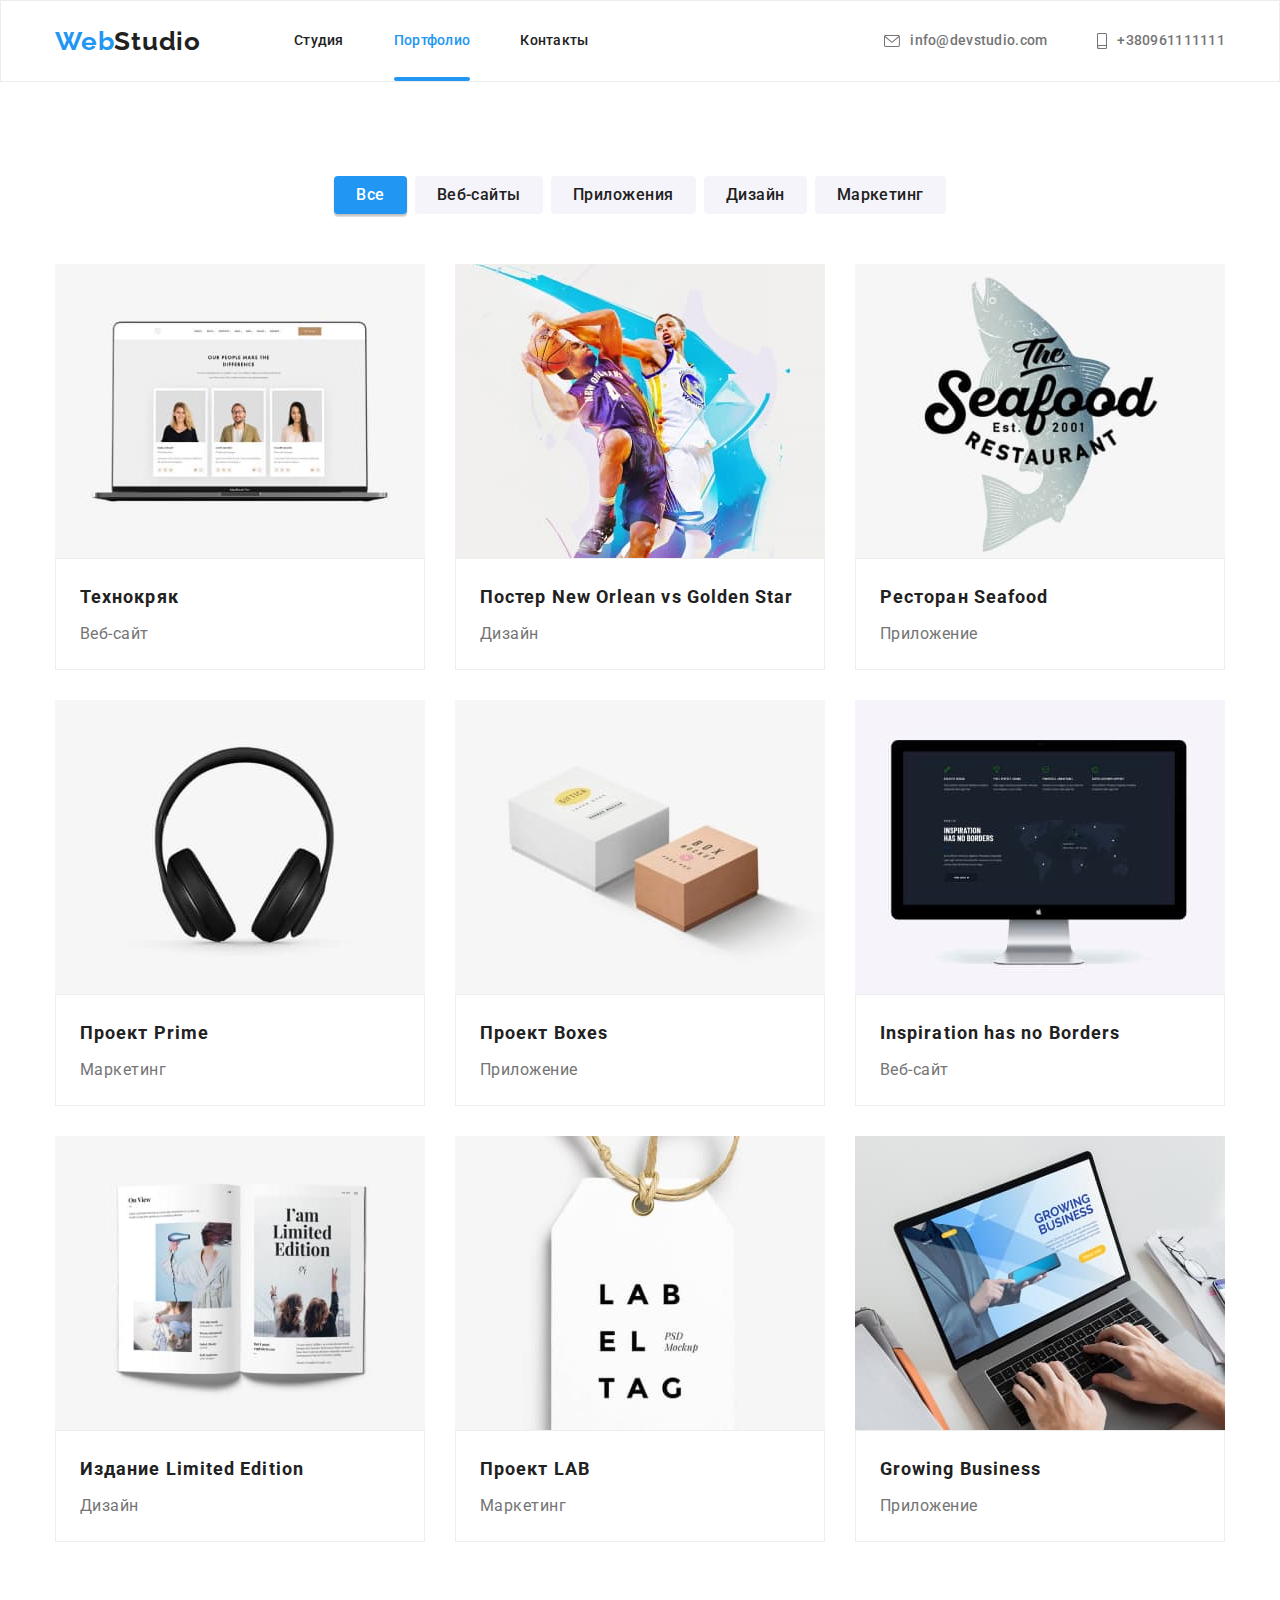
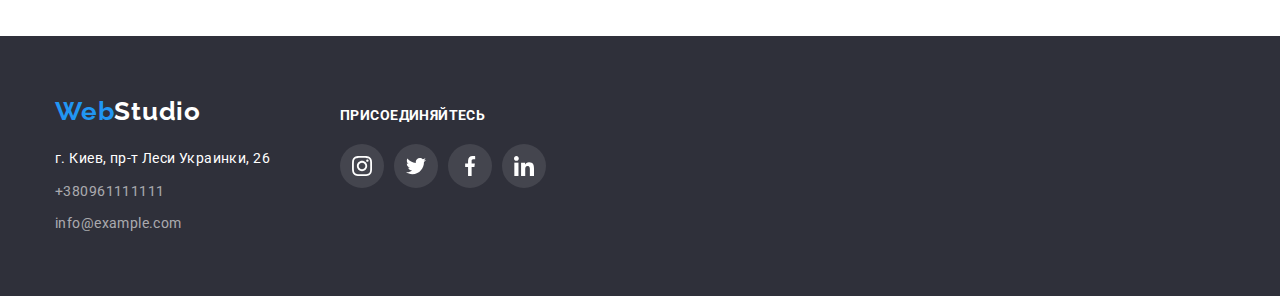
==== commit 330c27f5: "s" ====
--- a/portfolio.html
+++ b/portfolio.html
@@ -60,7 +60,7 @@
             <div class="container">
                 <h2 class="visually-hidden">Заголовок-второй</h2>
                     <ul class="list navigation-list">
-                        <li class="btn-item"><button type="button" class="navigation-btn">Все</button></li>
+                        <li class="btn-item"><button type="button" class="active navigation-btn">Все</button></li>
                         <li class="btn-item"><button type="button" class="navigation-btn">Веб-сайты</button></li>
                         <li class="btn-item"><button type="button" class="navigation-btn">Приложения</button></li>
                         <li class="btn-item"><button type="button" class="navigation-btn">Дизайн</button></li>
@@ -69,26 +69,33 @@
                     <ul class="list nav-list">
                         <li class="navigation-item">
                             <a class="link navigation-link" href="">
+                                <div class="navigation-link-img">
                                 <img
                                     src="./image2/img1.jpg"
                                     alt="Веб-сайт"
                                     width="370"
                                     height="294"
                                 />
-                                <div class="nav-text">
+                                <p class="overlay">Ресурс предлагает комплексные предложения с разным уровнем функционала и сервисов. Все это позволит посетителю получить исчерпывающие сведения о компании или частном лице.</p>
+                                </div>
+                                 <div class="nav-text">
                                     <h2 class="navigation-title">Технокряк</h2>
                                     <p class="navigation-text">Веб-сайт</p>
                                 </div>
-                            </a>
-                        </li>
-                        <li class="navigation-item">
-                            <a class="link navigation-link" href="">
+                                
+                            </a>
+                        </li>
+                        <li class="navigation-item">
+                            <a class="link navigation-link" href="">
+                                <div class="navigation-link-img">
                                 <img
                                     src="./image2/img2.jpg"
                                     alt="Постер"
                                     width="370"
                                     height="294"
                                 />
+                                <p class="overlay"></p>
+                                </div>
                                 <div class="nav-text">
                                     <h2 class="navigation-title" lang="en"> Постер New Orlean vs Golden Star</h2>
                                     <p class="navigation-text">Дизайн</p>
@@ -97,12 +104,15 @@
                         </li>
                         <li class="navigation-item">
                             <a class="link navigation-link" href="">
+                                <div class="navigation-link-img">
                                 <img
                                     src="./image2/img3.jpg"
                                     alt="Ресторан"
                                     width="370"
                                     height="294"
                                 />
+                                <p class="overlay"></p>
+                                </div>
                                 <div class="nav-text">
                                     <h2 class="navigation-title">Ресторан Seafood</h2>
                                     <p class="navigation-text">Приложение</p>
@@ -111,12 +121,15 @@
                         </li>
                         <li class="navigation-item">
                             <a class="link navigation-link" href="">
+                                <div class="navigation-link-img">
                                 <img
                                     src="./image2/img4.jpg"
                                     alt="Наушники"
                                     width="370"
                                     height="294"
                                 />
+                                <p class="overlay"></p>
+                                </div>
                                 <div class="nav-text">
                                     <h2 class="navigation-title">Проект Prime</h2>
                                     <p class="navigation-text">Маркетинг</p>
@@ -125,12 +138,15 @@
                         </li>
                         <li class="navigation-item">
                             <a class="link navigation-link" href="">
+                                <div class="navigation-link-img">
                                 <img
                                     src="./image2/img5.jpg"
                                     alt="Коробки"
                                     width="370"
                                     height="294"
                                 />
+                                <p class="overlay"></p>
+                                </div>
                                 <div class="nav-text">
                                     <h2 class="navigation-title">Проект Boxes</h2>
                                     <p class="navigation-text">Приложение</p>
@@ -139,12 +155,15 @@
                         </li>
                         <li class="navigation-item">
                             <a class="link navigation-link" href="">
+                                <div class="navigation-link-img">
                                 <img
                                     src="./image2/img6.jpg"
                                     alt="Экран" 
                                     width="370"
                                     height="294"
                                 />
+                                <p class="overlay"></p>
+                                </div>
                                 <div class="nav-text">
                                     <h2 class="navigation-title" lang="en">Inspiration has no Borders</h2>
                                     <p class="navigation-text">Веб-сайт</p>
@@ -153,12 +172,15 @@
                         </li>
                         <li class="navigation-item">
                             <a class="link navigation-link" href="">
+                                <div class="navigation-link-img">
                                 <img
                                     src="./image2/img7.jpg"
                                     alt="Журнал"
                                     width="370"
                                     height="294"
                                 />
+                                <p class="overlay"></p>
+                                </div>
                                 <div class="nav-text">
                                     <h2 class="navigation-title">Издание Limited Edition</h2>
                                     <p class="navigation-text">Дизайн</p>
@@ -167,12 +189,15 @@
                         </li>
                         <li class="navigation-item">
                             <a class="link navigation-link" href="">
+                                <div class="navigation-link-img">
                                 <img
                                     src="./image2/img8.jpg"
                                     alt="Ярлык"
                                     width="370"
                                     height="294"
                                 />
+                                <p class="overlay"></p>
+                                </div>
                                 <div class="nav-text">
                                     <h2 class="navigation-title">Проект LAB</h2>
                                     <p class="navigation-text">Маркетинг</p>
@@ -181,12 +206,15 @@
                         </li>
                         <li class="navigation-item">
                             <a class="link navigation-link" href="">
+                                <div class="navigation-link-img">
                                 <img
                                     src="./image2/img9.jpg"
                                     alt="Ноутбук"
                                     width="370"
                                     height="294"
                                 />
+                                <p class="overlay"></p>
+                                </div>
                                 <div class="nav-text">
                                     <h2 class="navigation-title" lang="en">Growing Business</h2>
                                     <p class="navigation-text">Приложение</p>
@@ -203,14 +231,14 @@
             <a href="" class="link logo-footer">Web<span class="logo-white">Studio</span></a>
             <address>
                 <ul class="list footer-list">
-                    <li class="footer-item"><a class="link footer-location" href="https://goo.gl/maps/i7HhmgkpNzpsG96B9" target="_blank" rel="noopener noreferrer">г. Киев, пр-т Леси Украинки, 26</a></li>
-                    <li class="footer-item"><a class="link footer-tel" href="tel:+380961111111">+380961111111</a></li>
-                    <li class="footer-item"><a class="link footer-link" href="mailto:info@example.com">info@example.com</a></li>
+                    <li class="footer-item"><a class="link footer-link-location" href="https://goo.gl/maps/i7HhmgkpNzpsG96B9" target="_blank" rel="noopener noreferrer">г. Киев, пр-т Леси Украинки, 26</a></li>
+                    <li class="footer-item"><a class="link footer-link-tel" href="tel:+380961111111">+380961111111</a></li>
+                    <li class="footer-item"><a class="link footer-link-mail" href="mailto:info@example.com">info@example.com</a></li>
                 </ul>
             </address>
             </div>
          <div class="footer-socialnetwork">
-            <h3 class="footer-title">присоединяйтесь</h3>
+            <p class="footer-title">присоединяйтесь</p>
                 <ul class="footer-network-list list">
                 <li class="footer-network-item">
                 <a href="" class="footer-network-link">
@@ -267,6 +295,5 @@
             </ul>
         </div>
         </div>
-    </footer>
 </body>
 </html>--- a/css/styles.css
+++ b/css/styles.css
@@ -77,6 +77,7 @@
 }
 .header-list{
   display: flex;
+  text-align: center;
 }
 
 .header-list .current {
@@ -114,7 +115,7 @@
 
   color: var(--main-color);
   accent-color: green;
-  padding: 32px 0;
+  
 }
 
 .header-item:not(:last-child) {
@@ -122,7 +123,11 @@
 }
 
 .header-link {
+  position: relative;
+  display: inline-block;
   color: var(--main-color);
+  padding: 32px 0;
+  transition: color 250ms cubic-bezier(0.4, 0, 0.2, 1);
 }
 
 .header-link:hover,
@@ -130,8 +135,20 @@
   color: var(--color-hover);
 }
 
-
-.header-contact {
+.current::after {
+  display: block;
+  position: absolute;
+  bottom: 0;
+  content: '';
+  width: 100%;
+  height: 4px;
+  background: #2196F3;
+  border-radius: 2px;
+  top: 76px;
+ }
+
+
+ .header-contact {
   display: flex;
   margin-left: auto;
 }
@@ -146,6 +163,8 @@
 
   display: flex;
   align-items: center;
+  padding: 32px 0;
+  transition: color 250ms cubic-bezier(0.4, 0, 0.2, 1);
 }
 
 .header-image-icon {
@@ -164,6 +183,8 @@
 
   display: flex;
   align-items: center;
+  padding: 32px 0;
+ transition: color 250ms cubic-bezier(0.4, 0, 0.2, 1);
 }
 
 
@@ -233,6 +254,7 @@
   
 
   padding: 10px 32px;
+  transition: background-color 250ms cubic-bezier(0.4, 0, 0.2, 1);
 
 }
 
@@ -331,6 +353,39 @@
 
   margin-bottom: 50px;
 }
+
+.work-item {
+  position: relative;
+  display: flex;
+}
+
+.work-item-text {
+position: absolute;
+
+display: flex;
+align-items: flex-end;
+justify-content: center;
+align-items: center;
+
+font-family: 'Roboto';
+font-weight: 700;
+font-size: 14px;
+line-height: 1.14;
+text-align: center;
+
+letter-spacing: 0.03em;
+text-transform: uppercase;
+
+background: rgba(47, 48, 58, 0.8);
+color: #FFFFFF;
+
+
+left: 0;
+bottom: 0;
+width: 100%;
+height: 70px;
+}
+
 
 /*------------------------Content---------------*/
 
@@ -418,6 +473,7 @@
 
   background-color: var(--background-header);
   color: var(--background-icon);
+  transition: background-color 250ms cubic-bezier(0.4, 0, 0.2, 1);
 }
 
 .content-team-icon{
@@ -471,6 +527,8 @@
 
   background-color: var(--background-header);
   color: var(--background-icon);
+  transition: fill 250ms cubic-bezier(0.4, 0, 0.2, 1), border 250ms cubic-bezier(0.4, 0, 0.2, 1);
+
 }
 
 .client-item + .client-item {
@@ -526,11 +584,11 @@
 }
 
 .footer-item:not(:last-child) {
-  padding-bottom: 9px;
-}
-
-
-.footer-location {
+  margin-bottom: 9px;
+}
+
+
+.footer-link-location {
   font-family: Roboto;
   font-style: normal;
   font-weight: 400;
@@ -541,22 +599,43 @@
   color: var(--color-title);
 
   margin-bottom: 9px;
-
-}
-
-.footer-tel,
-.footer-link {
+  transition: color 250ms cubic-bezier(0.4, 0, 0.2, 1)
+
+}
+
+.footer-link-tel,
+.footer-link-mail {
   font-weight: 400;
   font-style: normal;
   font-size: 14px;
   line-height: 1.71;
   letter-spacing: 0.03em;
   color: rgba(255, 255, 255, 0.6);
+  transition: color 250ms cubic-bezier(0.4, 0, 0.2, 1)
 }
 
 .footer-tel {
   margin-bottom: 9px;
 }
+
+.footer-link-location:hover,
+.footer-link-location:focus {
+  color: #2196F3;
+}
+
+.footer-link-tel:hover,
+.footer-link-tel:focus {
+  color: #2196F3;
+}
+
+.footer-link-mail:hover,
+.footer-link-mail:focus {
+  color: #2196F3;
+}
+
+
+
+
 
 .footer-title {
   font-weight: bold;
@@ -586,6 +665,7 @@
 
   background-color: var(--footer-icon);
   color: var(--color-title);
+  transition: background-color 250ms cubic-bezier(0.4, 0, 0.2, 1);
 }
 
 .footer-network-item:not(:last-child) {
@@ -612,6 +692,13 @@
   display: flex;
   justify-content: center;
   margin-bottom: 50px;
+}
+
+.navigation-list .active {
+  background-color: var(--color-hover);
+  box-shadow: 0px 3px 1px rgba(0, 0, 0, 0.1), 0px 1px 2px rgba(0, 0, 0, 0.08), 0px 2px 2px rgba(0, 0, 0, 0.12);
+  border-radius: 4px;
+  color: var(--background-header);
 }
 
 .btn-item:not(:last-child) {
@@ -633,6 +720,8 @@
   cursor: pointer;
 
   padding: 6px 22px;
+  transition: background-color 250ms cubic-bezier(0.4, 0, 0.2, 1),
+  color 250ms cubic-bezier(0.4, 0, 0.2, 1), box-shadow 250ms cubic-bezier(0.4, 0, 0.2, 1);
 }
 
 .navigation-btn:not(:last-child) {
@@ -655,11 +744,16 @@
 }
 
 .navigation-item {
+  text-align: left;
   width: 370px;
   margin-right: 30px;
   margin-bottom: 30px;
 
 
+}
+
+.navigation-link {
+  display: block;
 }
 
 .navigation-item:nth-child(3n) {
@@ -704,9 +798,85 @@
   color: var(--text-color);
 }
 
-
-
-
-
-
-
+.navigation-link-img {
+  position: relative;
+  overflow: hidden;
+}
+
+.overlay{
+position: absolute;
+font-family: 'Roboto';
+font-weight: 400;
+font-size: 18px;
+line-height: 1.56;
+letter-spacing: 0.03em;
+text-align: left;
+background-color: rgba(33, 150, 243, 0.9);
+color: var(--color-title);
+padding: 63px 24px; 
+top: 0;
+left: 0;
+width: 100%;
+height: 100%;
+transform: translateY(100%);
+transition: transform 250ms cubic-bezier(0.4, 0, 0.2, 1);
+}
+
+.navigation-link:hover .overlay,
+.navigation-link:focus .overlay {
+  transform: translateY(0%)
+}
+
+.backdrop{
+  position: fixed;
+  top: 0;
+  left: 0;
+  width: 100vw;
+  height: 100vh;
+  background-color: rgba(0, 0, 0, 0.2);
+  transition: opacity 250ms cubic-bezier(0.4, 0, 0.2, 1), visibility 250ms cubic-bezier(0.4, 0, 0.2, 1);
+}
+
+
+.modal {
+  position: absolute;
+  top: 50%;
+  left: 50%;
+  transform: translate(-50%, -50%);
+  width: 528px;
+  height: 581px;
+  background-color: #FFFFFF;
+  box-shadow: 0px 1px 3px rgba(0, 0, 0, 0.12), 0px 1px 1px rgba(0, 0, 0, 0.14), 0px 2px 1px rgba(0, 0, 0, 0.2);
+  border-radius: 4px;
+}
+
+.modal-close-btn {
+  position: absolute;
+  display: flex;
+  justify-content: center;
+  align-items: center;
+  top: 8px;
+  right: 8px;
+  width: 30px;
+  height: 30px;
+  border-radius: 50%;
+  background: #FFFFFF;
+  border: 1px solid rgba(0, 0, 0, 0.1);
+  box-sizing: border-box;
+  padding: 0;
+  cursor: pointer;
+
+}
+
+.backdrop.is-hidden {
+  opacity: 0;
+  visibility: hidden;
+  pointer-events: none;
+  }
+
+
+
+
+
+
+
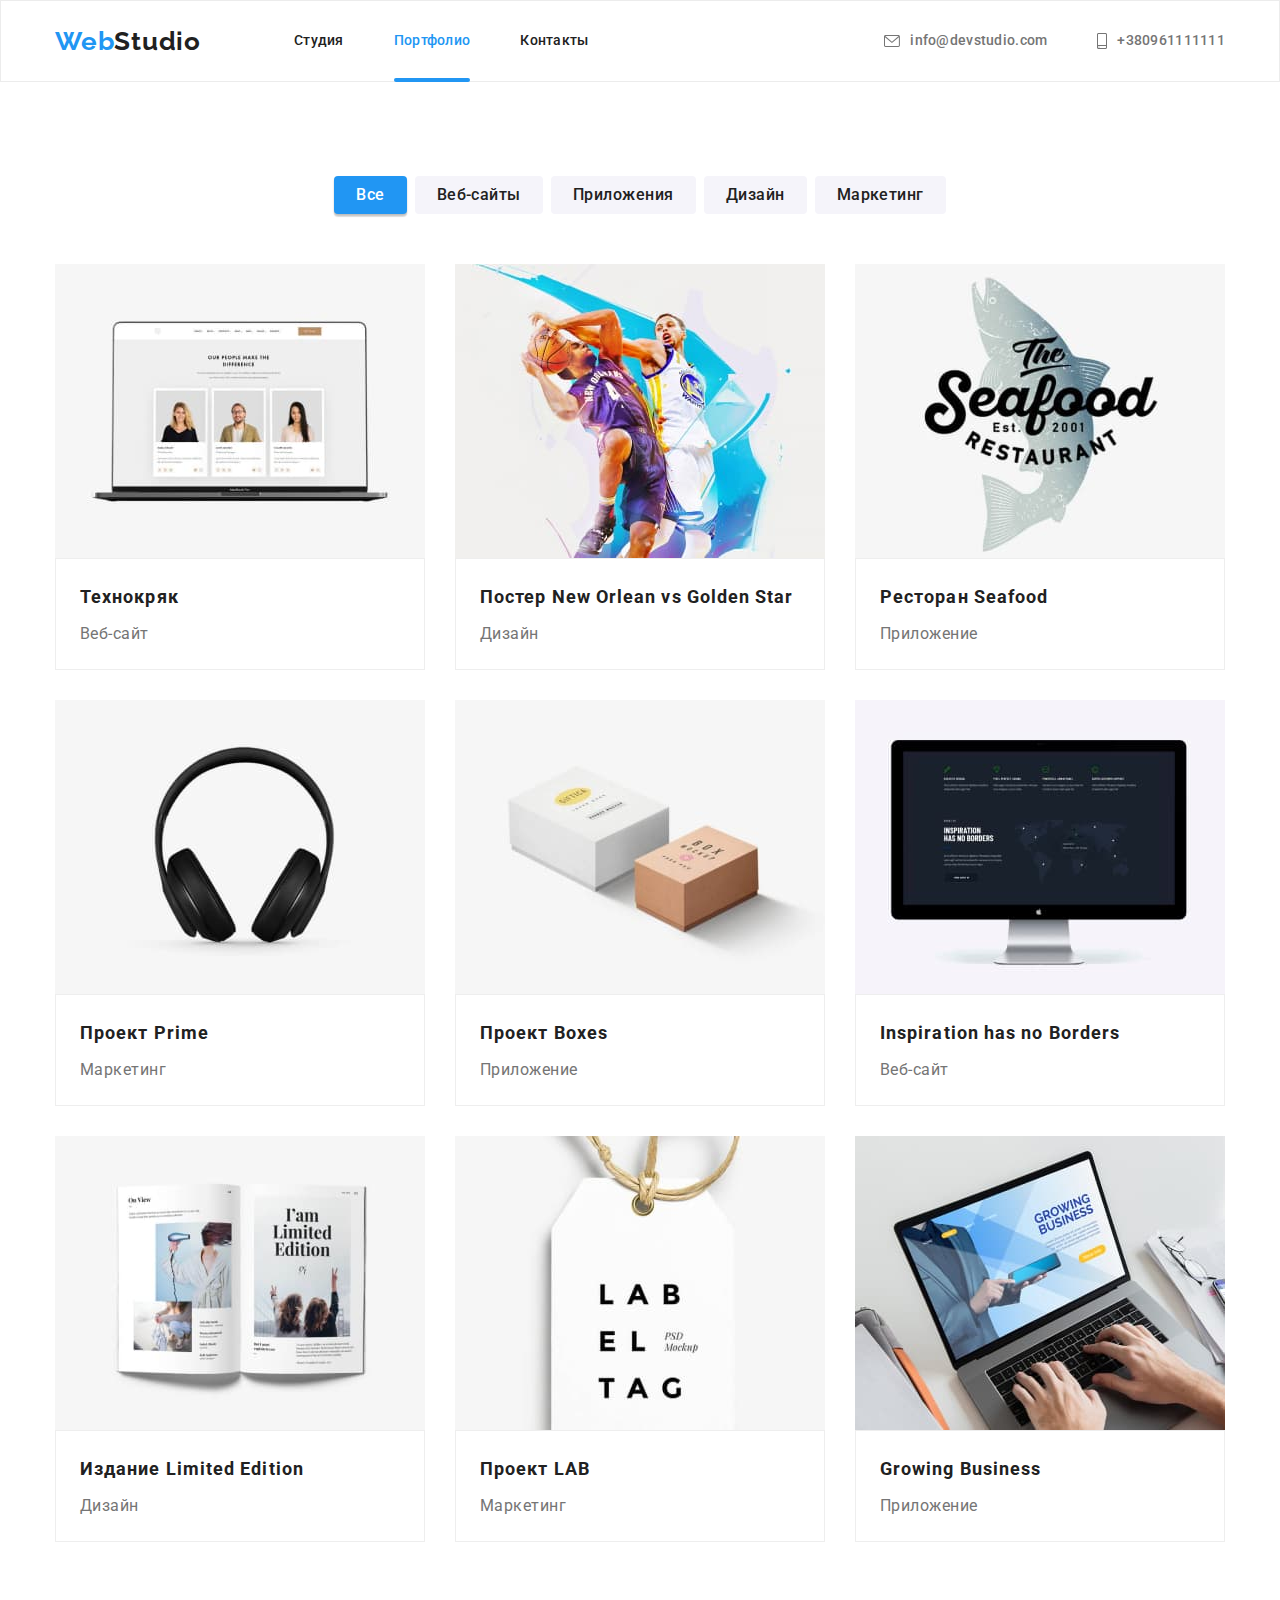
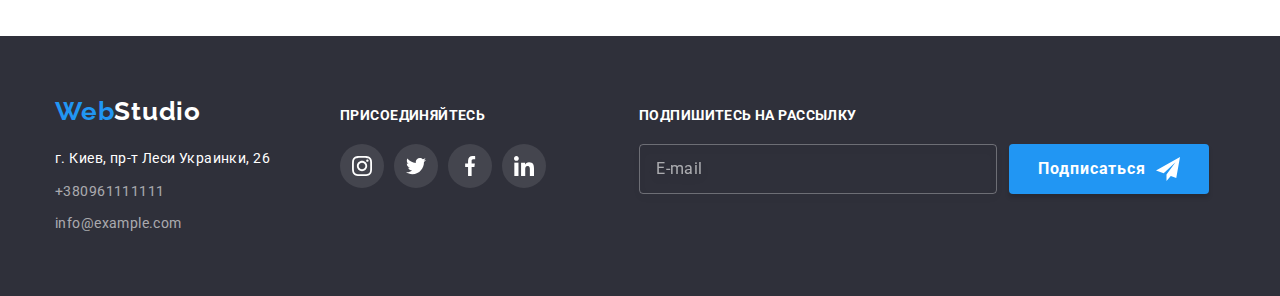
==== commit d804adb1: "u" ====
--- a/portfolio.html
+++ b/portfolio.html
@@ -94,7 +94,7 @@
                                     width="370"
                                     height="294"
                                 />
-                                <p class="overlay"></p>
+                                <p class="overlay">Ресурс предлагает комплексные предложения с разным уровнем функционала и сервисов. Все это позволит посетителю получить исчерпывающие сведения о компании или частном лице.</p>
                                 </div>
                                 <div class="nav-text">
                                     <h2 class="navigation-title" lang="en"> Постер New Orlean vs Golden Star</h2>
@@ -111,7 +111,7 @@
                                     width="370"
                                     height="294"
                                 />
-                                <p class="overlay"></p>
+                                <p class="overlay">Ресурс предлагает комплексные предложения с разным уровнем функционала и сервисов. Все это позволит посетителю получить исчерпывающие сведения о компании или частном лице.</p>
                                 </div>
                                 <div class="nav-text">
                                     <h2 class="navigation-title">Ресторан Seafood</h2>
@@ -128,7 +128,7 @@
                                     width="370"
                                     height="294"
                                 />
-                                <p class="overlay"></p>
+                                <p class="overlay">Ресурс предлагает комплексные предложения с разным уровнем функционала и сервисов. Все это позволит посетителю получить исчерпывающие сведения о компании или частном лице.</p>
                                 </div>
                                 <div class="nav-text">
                                     <h2 class="navigation-title">Проект Prime</h2>
@@ -145,7 +145,7 @@
                                     width="370"
                                     height="294"
                                 />
-                                <p class="overlay"></p>
+                                <p class="overlay">Ресурс предлагает комплексные предложения с разным уровнем функционала и сервисов. Все это позволит посетителю получить исчерпывающие сведения о компании или частном лице.</p>
                                 </div>
                                 <div class="nav-text">
                                     <h2 class="navigation-title">Проект Boxes</h2>
@@ -162,7 +162,7 @@
                                     width="370"
                                     height="294"
                                 />
-                                <p class="overlay"></p>
+                                <p class="overlay">Ресурс предлагает комплексные предложения с разным уровнем функционала и сервисов. Все это позволит посетителю получить исчерпывающие сведения о компании или частном лице.</p>
                                 </div>
                                 <div class="nav-text">
                                     <h2 class="navigation-title" lang="en">Inspiration has no Borders</h2>
@@ -179,7 +179,7 @@
                                     width="370"
                                     height="294"
                                 />
-                                <p class="overlay"></p>
+                                <p class="overlay">Ресурс предлагает комплексные предложения с разным уровнем функционала и сервисов. Все это позволит посетителю получить исчерпывающие сведения о компании или частном лице.</p>
                                 </div>
                                 <div class="nav-text">
                                     <h2 class="navigation-title">Издание Limited Edition</h2>
@@ -196,7 +196,7 @@
                                     width="370"
                                     height="294"
                                 />
-                                <p class="overlay"></p>
+                                <p class="overlay">Ресурс предлагает комплексные предложения с разным уровнем функционала и сервисов. Все это позволит посетителю получить исчерпывающие сведения о компании или частном лице.</p>
                                 </div>
                                 <div class="nav-text">
                                     <h2 class="navigation-title">Проект LAB</h2>
@@ -213,7 +213,7 @@
                                     width="370"
                                     height="294"
                                 />
-                                <p class="overlay"></p>
+                                <p class="overlay">Ресурс предлагает комплексные предложения с разным уровнем функционала и сервисов. Все это позволит посетителю получить исчерпывающие сведения о компании или частном лице.</p>
                                 </div>
                                 <div class="nav-text">
                                     <h2 class="navigation-title" lang="en">Growing Business</h2>
@@ -226,74 +226,81 @@
         </section>
     </main>
     <footer class="footer">
-        <div class="container footer-container" >
-            <div class="footer-address">
-            <a href="" class="link logo-footer">Web<span class="logo-white">Studio</span></a>
+        <div class="container footer-container">
+          <div class="footer-address">
+            <a href="" class="link logo-footer"
+              >Web<span class="logo-white">Studio</span></a
+            >
             <address>
-                <ul class="list footer-list">
-                    <li class="footer-item"><a class="link footer-link-location" href="https://goo.gl/maps/i7HhmgkpNzpsG96B9" target="_blank" rel="noopener noreferrer">г. Киев, пр-т Леси Украинки, 26</a></li>
-                    <li class="footer-item"><a class="link footer-link-tel" href="tel:+380961111111">+380961111111</a></li>
-                    <li class="footer-item"><a class="link footer-link-mail" href="mailto:info@example.com">info@example.com</a></li>
-                </ul>
+              <ul class="list footer-list">
+                <li class="footer-item">
+                  <a
+                    class="link footer-link-location"
+                    href="https://goo.gl/maps/i7HhmgkpNzpsG96B9"
+                    target="_blank"
+                    rel="noopener noreferrer"
+                    >г. Киев, пр-т Леси Украинки, 26</a
+                  >
+                </li>
+                <li class="footer-item">
+                  <a class="link footer-link-tel" href="tel:+380961111111"
+                    >+380961111111</a
+                  >
+                </li>
+                <li class="footer-item">
+                  <a class="link footer-link-mail" href="mailto:info@example.com"
+                    >info@example.com</a
+                  >
+                </li>
+              </ul>
             </address>
+          </div>
+          <div class="footer-socialnetwork">
+            <p class="footer-title">присоединяйтесь</p>
+            <ul class="footer-network-list list">
+              <li class="footer-network-item">
+                <a href="" class="footer-network-link">
+                  <svg class="footer-network-icon" width="20" height="20">
+                    <use href="./image/icons.svg#icon-instagram"></use>
+                  </svg>
+                </a>
+              </li>
+              <li class="footer-network-item">
+                <a href="" class="footer-network-link">
+                  <svg class="footer-network-icon" width="20" height="20">
+                    <use href="./image/icons.svg#icon-twitter"></use>
+                  </svg>
+                </a>
+              </li>
+              <li class="footer-network-item">
+                <a href="" class="footer-network-link">
+                  <svg class="footer-network-icon" width="20" height="20">
+                    <use href="./image/icons.svg#icon-facebook"></use>
+                  </svg>
+                </a>
+              </li>
+              <li class="footer-network-item">
+                <a href="" class="footer-network-link">
+                  <svg class="content-team-icon" width="20" height="20">
+                    <use href="./image/icons.svg#icon-linkedin"></use>
+                  </svg>
+                </a>
+              </li>
+            </ul>
+          </div>
+        
+          <form class="subscribe-form">
+            <p class="subscribe-name">Подпишитесь на рассылку</p>
+            <div class="subscribe-wrapper">
+                <input class="subscribe-input" type="text" name="subscribe" id="sbscr" placeholder="E-mail" />
+                <button class="subscribe-btn" type="submit">Подписаться
+                    <svg class="subscribe-icon" width="24" height="24">
+                        <use href="./image/icons.svg#icon-footer-form"></use>
+                    </svg>
+                </button>
             </div>
-         <div class="footer-socialnetwork">
-            <p class="footer-title">присоединяйтесь</p>
-                <ul class="footer-network-list list">
-                <li class="footer-network-item">
-                <a href="" class="footer-network-link">
-                     <svg 
-                        class="footer-network-icon" 
-                        width="20" 
-                        height="20"
-                    >
-                        <use 
-                            href="./image/icons.svg#icon-instagram">
-                        </use>
-                    </svg>
-                </a>
-            </li>
-            <li class="footer-network-item">
-                <a href="" class="footer-network-link">
-                     <svg 
-                        class="footer-network-icon" 
-                        width="20" 
-                        height="20"
-                    >
-                        <use 
-                            href="./image/icons.svg#icon-twitter">
-                        </use>
-                    </svg>
-                </a>
-            </li>
-            <li class="footer-network-item">
-                <a href="" class="footer-network-link">
-                     <svg 
-                        class="footer-network-icon" 
-                        width="20" 
-                        height="20"
-                    >
-                        <use 
-                            href="./image/icons.svg#icon-facebook">
-                        </use>
-                    </svg>
-                </a>
-            </li>
-            <li class="footer-network-item">
-                <a href="" class="footer-network-link">
-                     <svg 
-                        class="content-team-icon" 
-                        width="20" 
-                        height="20"
-                    >
-                        <use 
-                            href="./image/icons.svg#icon-linkedin">
-                        </use>
-                    </svg>
-                </a>
-            </li>
-            </ul>
+        </form>
         </div>
-        </div>
+      </footer>
 </body>
 </html>--- a/css/styles.css
+++ b/css/styles.css
@@ -81,7 +81,7 @@
 }
 
 .header-list .current {
-  color: #2196F3;
+  color: var(--color-hover);
 }
 .header-list .current {
   color: var(--color-hover);
@@ -99,6 +99,8 @@
   color: var(--color-hover);
 
   margin-right: 93px;
+  padding-top: 24px;
+  padding-bottom: 24px;
 }
 
 .logo-dark {
@@ -138,13 +140,12 @@
 .current::after {
   display: block;
   position: absolute;
-  bottom: 0;
+  bottom: -1px;
   content: '';
   width: 100%;
   height: 4px;
   background: #2196F3;
   border-radius: 2px;
-  top: 76px;
  }
 
 
@@ -184,7 +185,7 @@
   display: flex;
   align-items: center;
   padding: 32px 0;
- transition: color 250ms cubic-bezier(0.4, 0, 0.2, 1);
+  transition: color 250ms cubic-bezier(0.4, 0, 0.2, 1);
 }
 
 
@@ -250,7 +251,7 @@
 
   cursor: pointer;
   border-radius: 4px;
-  border: var(--color-hover);
+  box-shadow: 0px 4px 4px rgba(0, 0, 0, 0.15);
   
 
   padding: 10px 32px;
@@ -267,12 +268,16 @@
 
 .section {
   padding-top: 94px;
+  padding-bottom: 94px;
   background-color: var(--section-background);
 }
 
 .section-list {
   display: flex;
-  justify-content: space-between;
+}
+
+.section-item:not(:last-child) {
+  margin-right: 50px; /*?*/
 }
 
 .section-pretitle {
@@ -331,7 +336,6 @@
 
 /*----WORK---*/
 .work {
-  padding-top: 94px;
   padding-bottom: 94px;
 }
 
@@ -634,7 +638,9 @@
 }
 
 
-
+.footer-socialnetwork {
+  margin-right: 93px;
+}
 
 
 .footer-title {
@@ -680,6 +686,87 @@
 .footer-network-link:focus {
   background-color: var(--color-hover);
 }
+
+/*------------FORM FOOTER-----------*/
+
+/*+*/.subscribe-name {
+  margin-bottom: 20px;
+  font-weight: 700;
+  font-size: 14px;
+  line-height: 1.14;
+  letter-spacing: 0.03em;
+  text-transform: uppercase;
+
+  color: var(--color-title);
+}
+
+/*+*/.subscribe-wrapper {
+  display: flex;
+}
+
+/*+*/.subscribe-input {
+  width: 358px;
+  height: 50px;
+  padding-left: 16px;
+  margin-right: 12px;
+
+  border: 1px solid rgba(255, 255, 255, 0.3);
+  box-sizing: border-box;
+  filter: drop-shadow(0px 4px 4px rgba(0, 0, 0, 0.15));
+  border-radius: 4px;
+
+  background-color: transparent;
+  color: var(--color-title);
+  transition: border-color 250ms cubic-bezier(0.4, 0, 0.2, 1);
+  }
+
+  .subscribe-input:focus {
+    outline: none;
+    border-color: var(--color-hover);
+  }
+
+/*+*/.subscribe-input::placeholder {
+  display: flex;
+  align-items: center;
+
+  font-weight: 400;
+  font-size: 16px;
+  line-height: 1.25;
+  letter-spacing: 0.03em;
+
+  color: rgba(255, 255, 255, 0.6);
+}
+
+/*+*/.subscribe-btn {
+  display: flex;
+  justify-content: center;
+  align-items: center;
+  width: 200px;
+  height: 50px;
+  padding: 0;
+  cursor: pointer;
+  
+  box-shadow: 0px 4px 4px rgba(0, 0, 0, 0.15);
+  border-radius: 4px;
+  border: none;
+  background: var(--color-hover);
+
+  font-weight: 700;
+  font-size: 16px;
+  line-height: 30px;
+
+  text-align: center;
+  letter-spacing: 0.06em;
+
+  color: var(--color-title);
+}
+
+/*+*/.subscribe-icon {
+  margin-left: 10px;
+}
+
+
+  
 
 
 /*--------------------Navigation----------------*/
@@ -721,7 +808,8 @@
 
   padding: 6px 22px;
   transition: background-color 250ms cubic-bezier(0.4, 0, 0.2, 1),
-  color 250ms cubic-bezier(0.4, 0, 0.2, 1), box-shadow 250ms cubic-bezier(0.4, 0, 0.2, 1);
+  color 250ms cubic-bezier(0.4, 0, 0.2, 1), 
+  box-shadow 250ms cubic-bezier(0.4, 0, 0.2, 1);
 }
 
 .navigation-btn:not(:last-child) {
@@ -764,8 +852,8 @@
   margin-bottom: 0;
 }
 
-.navigation-item:hover,
-.navigation-item:focus {
+.navigation-link:hover,
+.navigation-link:focus {
   box-shadow: 0px 1px 1px rgba(0, 0, 0, 0.12), 
               0px 4px 4px rgba(0, 0, 0, 0.06), 
               1px 4px 6px rgba(0, 0, 0, 0.16);
@@ -827,6 +915,8 @@
   transform: translateY(0%)
 }
 
+/*-----------------MODAL-----------------------*/
+
 .backdrop{
   position: fixed;
   top: 0;
@@ -837,6 +927,12 @@
   transition: opacity 250ms cubic-bezier(0.4, 0, 0.2, 1), visibility 250ms cubic-bezier(0.4, 0, 0.2, 1);
 }
 
+.backdrop.is-hidden {
+  opacity: 0;
+  visibility: hidden;
+  pointer-events: none;
+  }
+
 
 .modal {
   position: absolute;
@@ -845,20 +941,26 @@
   transform: translate(-50%, -50%);
   width: 528px;
   height: 581px;
+
   background-color: #FFFFFF;
   box-shadow: 0px 1px 3px rgba(0, 0, 0, 0.12), 0px 1px 1px rgba(0, 0, 0, 0.14), 0px 2px 1px rgba(0, 0, 0, 0.2);
   border-radius: 4px;
+
+  padding: 40px;
 }
 
 .modal-close-btn {
   position: absolute;
+
   display: flex;
   justify-content: center;
   align-items: center;
+
   top: 8px;
   right: 8px;
   width: 30px;
   height: 30px;
+  
   border-radius: 50%;
   background: #FFFFFF;
   border: 1px solid rgba(0, 0, 0, 0.1);
@@ -868,15 +970,213 @@
 
 }
 
-.backdrop.is-hidden {
-  opacity: 0;
-  visibility: hidden;
-  pointer-events: none;
+.modal-close-btn:hover .modal-icon-close,
+.modal-close-btn:focus .modal-icon-close {
+  fill: var(--color-hover);
+}
+
+.modal-icon-close {
+  transition: fill 250ms cubic-bezier(0.4, 0, 0.2, 1);
+}
+
+.contakt-form-input-icon {
+  position: absolute;
+  top: 50%;
+  left: 12px;
+  transform: translateY(-50%);
+  display: block;
+  transition: fill 250ms cubic-bezier(0.4, 0, 0.2, 1);
   }
 
-
-
-
-
-
-
+  /*---------------------FORM---------------------*/
+.contakt-form-text {
+  font-weight: 700;
+  font-size: 20px;
+  line-height: 23px;
+  text-align: center;
+  letter-spacing: 0.03em;
+
+  margin-bottom: 12px;
+
+  color: #212121;
+}
+
+.contakt-form-field {
+  display: block;
+
+  font-family: 'Roboto';
+  font-style: normal;
+  font-weight: 400;
+  font-size: 12px;
+  line-height: 1.17;
+  letter-spacing: 0.01em;
+
+  color: #757575;
+
+  margin-bottom: 4px;
+}
+
+  /*+*/.contakt-form-input {
+  padding: 0;
+  width: 100%;
+  height: 40px;
+  padding-left: 42px;
+
+  border: 1px solid rgba(33, 33, 33, 0.2);
+  box-sizing: border-box;
+  border-radius: 4px;
+
+  transition: border-color 250ms cubic-bezier(0.4, 0, 0.2, 1);
+}
+
+/*+*/.contakt-form-input:focus {
+  outline: none;
+  border-color: var(--color-hover);
+}
+
+/*+*/.contakt-form-input:focus + .contakt-form-input-icon{
+  fill: var(--color-hover);
+}
+
+.contakt-form-input-icon{
+  outline: none;
+}
+
+/*+*/.contakt-form-imput-wrapper {
+  position: relative;
+  display: block;
+
+  margin-bottom: 10px;
+}
+
+/*+*/.contakt-form-input-icon{
+  position: absolute;
+  display: block;
+  top: 50%;
+  left: 12px;
+
+  transform: translateY(-50%);
+}
+
+.contact-form-checkbox-wrapper {
+  margin-bottom: 30px;
+}
+
+/*+*/.contakt-form-message{
+  width: 100%;
+  height: 120px;
+  padding: 12px 16px;
+  resize: none;
+  margin-bottom: 20px;
+
+  border: 1px solid rgba(33, 33, 33, 0.2);
+  box-sizing: border-box;
+  border-radius: 4px;
+  transition: border-color 250ms cubic-bezier(0.4, 0, 0.2, 1)
+}
+
+/*+*/.contact-form-message::placeholder {
+  color: rgba(117, 117, 117, 0.5);
+}
+
+/*+*/.contakt-form-message:focus{
+  outline: none;
+  border-color: var(--color-hover)
+}
+
+/*+*/.contact-form-submit-btn {
+  display: flex;
+  justify-content: center;
+  align-items: center;
+  text-align: center;
+  width: 200px;
+  height: 50px;
+  padding: 0;
+  margin: auto;
+  
+  font-weight: 700;
+  font-size: 16px;
+  line-height: 1.88;
+  letter-spacing: 0.06em;
+
+  color: var(--background-header);
+  background: var(--color-hover);
+  box-shadow: 0px 4px 4px rgba(0, 0, 0, 0.15);
+  border-radius: 4px;
+  transition: backround 250ms cubic-bezier(0.4, 0, 0.2, 1);
+}
+
+/*+*/.contact-form-checkbox-agreement::before {
+  content: "";
+  display: flex;
+  justify-content: center;
+  align-items: center;
+
+  width: 16px;
+  height: 16px;
+  margin-right: 8px;
+  margin-top: 3px;
+  
+  border: 2px solid var(--main-color);
+  border-radius: 3px;
+  cursor: pointer;
+  transition: border-color 250ms cubic-bezier(0.4, 0, 0.2, 1);
+}
+
+/*+*/.contact-form-checkbox-agreement {
+  display: flex;
+  justify-content: center;
+  font-weight: 400;
+  font-size: 14px;
+  line-height: 1.71;
+  letter-spacing: 0.03em;
+
+  color: var(--text-color);
+  
+}
+
+
+/*+*/.chackbox-accept-policy:checked + .contact-form-checkbox-agreement::before {
+  background-image: url(../image/icon-check.svg);
+  background-position: center;
+}
+
+/*+*/.chackbox-accept-policy:focus + .contact-form-checkbox-agreement::before {
+  outline: none;
+  border-color: var(--color-hover);
+}
+
+/*+*/.chackbox-accept-policy:hover + .contact-form-checkbox-agreement::before {
+  outline: none;
+  border-color: var(--color-hover);
+}
+
+.contact-form-submit-btn:hover,
+.contact-form-submit-btn:focus {
+  background: #188CE8; 
+}
+
+/*+*/.policy {
+  font-style: normal;
+  font-weight: 400;
+  font-size: 14px;
+  line-height: 1.71;
+  letter-spacing: 0.03em;
+  text-decoration-line: underline;
+
+  color:var(--color-hover);
+}
+
+/*+*/.visually-hidden {
+  position: absolute;
+  border: 0;
+  padding: 0;
+  white-space: nowrap;
+  clip-path: inset(100%);
+  clip: rect(0 0 0 0);
+  overflow: hidden;
+}
+
+
+
+
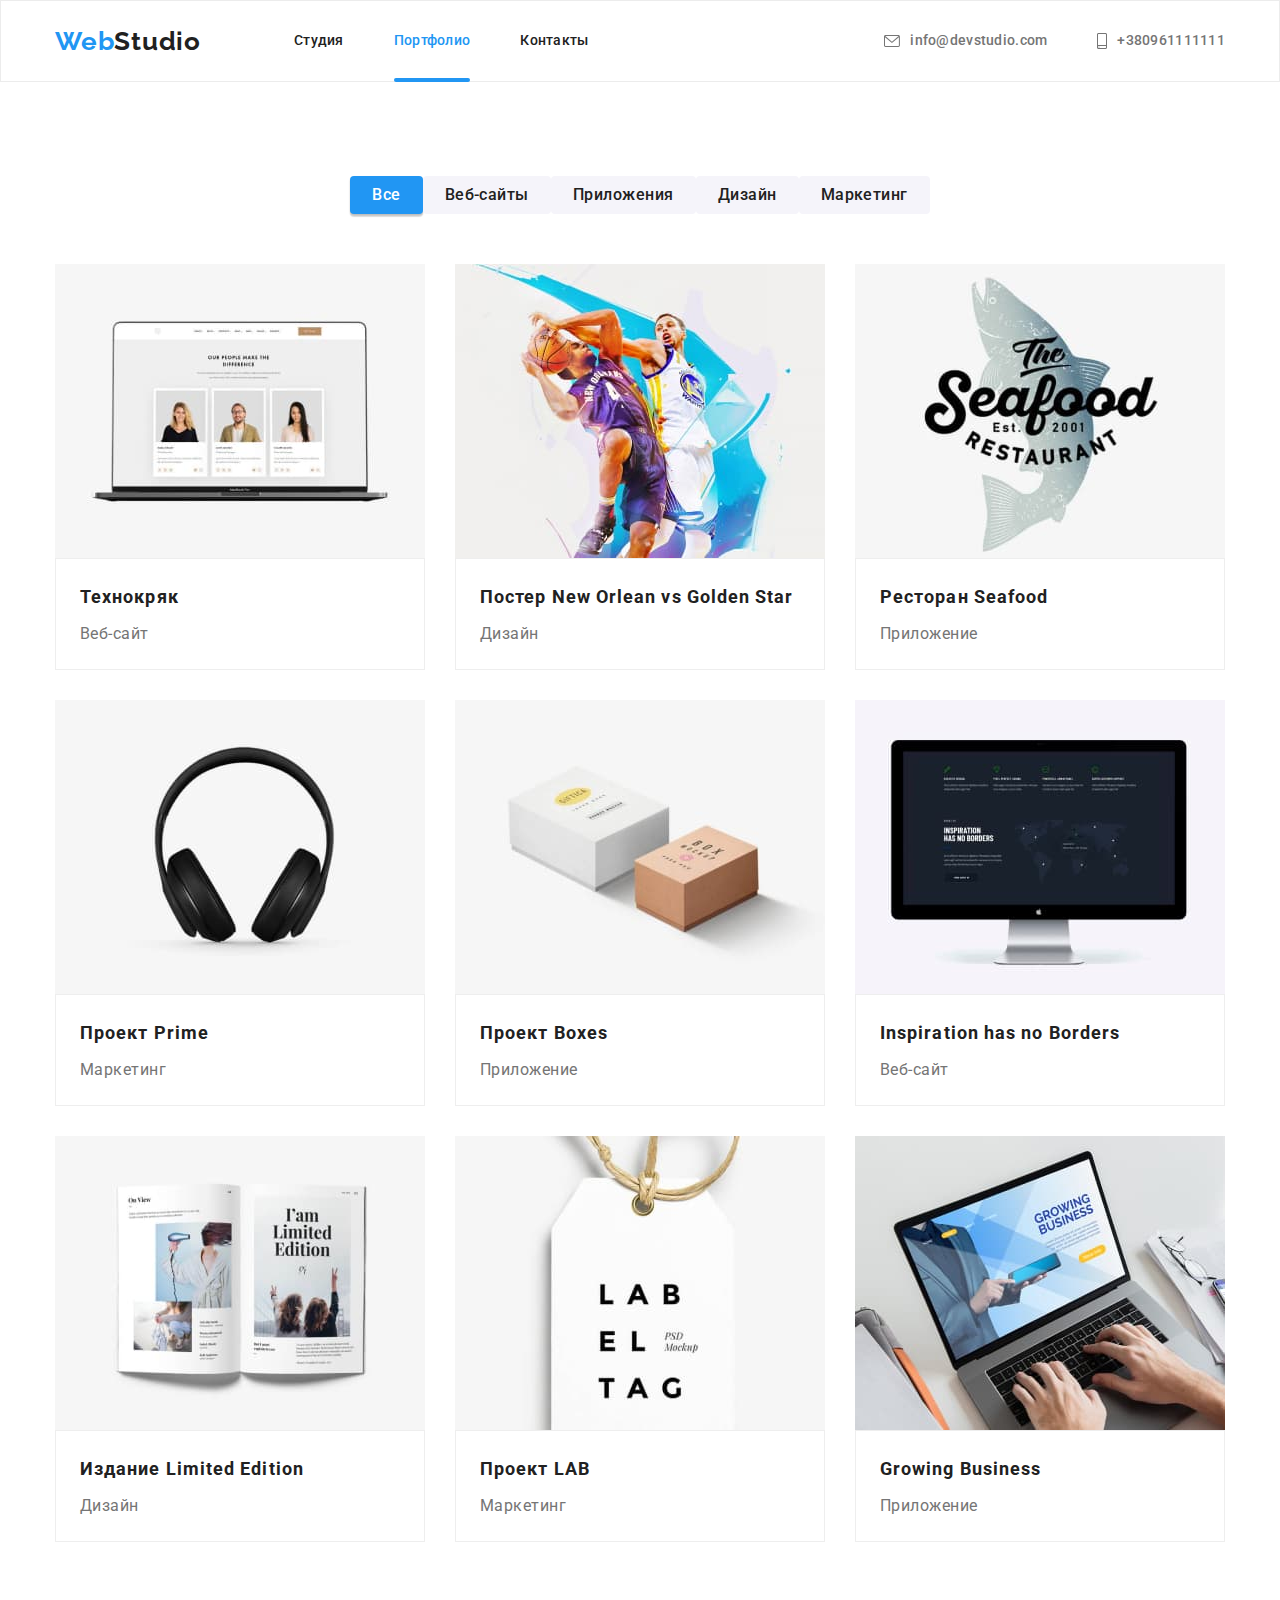
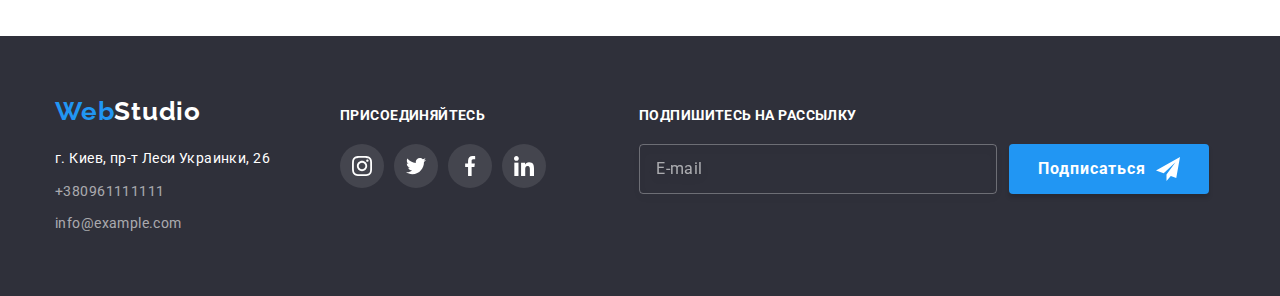
==== commit 47ba764d: "1" ====
--- a/portfolio.html
+++ b/portfolio.html
@@ -12,7 +12,7 @@
       rel="stylesheet"
       href="https://cdnjs.cloudflare.com/ajax/libs/modern-normalize/1.1.0/modern-normalize.min.css"
     />
-    <link rel="stylesheet" href="./css/styles.css">
+    <link rel="stylesheet" href="./css/main.min.css" />
 </head>
 <body>
     <header class="header">
--- a/css/main.min.css
+++ b/css/main.min.css
@@ -0,0 +1,2 @@
+:root{--main-color: #212121;--color-title: #FFFFFF;--text-color: #757575;--color-hover: #2196F3;--background-header: #FFFFFF;--background-hero: #2F303A;--background-section: #E5E5E5;--background-content:#F5F4FA;--footer-color-logo: #FFFFFF;--header-boder-color: #ECECEC;--border-color:  #EEEEEE;--background-icon: #AFB1B8;--footer-icon: rgba(255, 255, 255, 0.1)}.visually-hidden{position:absolute;width:1px;height:1px;margin:-1px;border:0;padding:0;white-space:nowrap;clip-path:inset(100%);clip:rect(0 0 0 0);overflow:hidden}body{font-family:Roboto, sans-serif}h1,h2,h3,p,ul{margin:0;padding:0}.list{list-style:none}.link{text-decoration:none}img{display:block}.container{width:1200px;padding-left:15px;padding-right:15px;margin:0 auto}.logo-header{display:inline-block;font-family:Raleway;font-weight:700;font-size:26px;line-height:1.19;letter-spacing:0.03em;color:var(--color-hover);margin-right:93px;padding-top:24px;padding-bottom:24px}.logo-dark{color:var(--main-color)}.logo-footer{display:inline-block;font-family:Raleway;font-weight:700;font-size:26px;line-height:1.19;letter-spacing:0.03em;color:var(--color-hover);margin-bottom:20px}.logo-white{color:var(--footer-color-logo)}.main-title{font-weight:900;font-size:44px;line-height:1.36;letter-spacing:0.06em;text-transform:uppercase;width:696px;margin:auto;margin-bottom:30px;color:var(--color-title)}.title{font-weight:700;font-size:36px;line-height:1.16;text-align:center;letter-spacing:0.03em;color:var(--main-color);margin-bottom:50px}.content-team-link{width:44px;height:44px;display:flex;justify-content:center;align-items:center;border-radius:50%;background-color:var(--background-header);color:var(--background-icon);transition:background-color 250ms cubic-bezier(0.4, 0, 0.2, 1)}.content-team-link:hover,.content-team-link:focus{background-color:var(--color-hover);color:var(--color-title)}.content-team-link:hover .content-team-icon,.content-team-link:focus .content-team-icon{fill:var(--color-title)}.content-team-icon{fill:currentColor}.footer-network-list{display:flex}.footer-network-link{width:44px;height:44px;display:flex;justify-content:center;align-items:center;border-radius:50%;background-color:var(--footer-icon);color:var(--color-title);transition:background-color 250ms cubic-bezier(0.4, 0, 0.2, 1)}.footer-network-link:hover,.footer-network-link:focus{background-color:var(--color-hover)}.footer-network-item:not(:last-child){margin-right:10px}.footer-network-icon{fill:currentColor}.overlay{position:absolute;font-family:'Roboto';font-weight:400;font-size:18px;line-height:1.56;letter-spacing:0.03em;text-align:left;background-color:rgba(33,150,243,0.9);color:var(--color-title);padding:63px 24px;top:0;left:0;width:100%;height:100%;transform:translateY(100%);transition:transform 250ms cubic-bezier(0.4, 0, 0.2, 1)}.subscribe-name{margin-bottom:20px;font-weight:700;font-size:14px;line-height:1.14;letter-spacing:0.03em;text-transform:uppercase;color:var(--color-title)}.subscribe-wrapper{display:flex}.subscribe-input{width:358px;height:50px;padding-left:16px;margin-right:12px;border:1px solid rgba(255,255,255,0.3);box-sizing:border-box;filter:drop-shadow(0px 4px 4px rgba(0,0,0,0.15));border-radius:4px;background-color:transparent;color:var(--color-title);transition:border-color 250ms cubic-bezier(0.4, 0, 0.2, 1)}.subscribe-input:focus{outline:none;border-color:var(--color-hover)}.subscribe-input::placeholder{display:flex;align-items:center;font-weight:400;font-size:16px;line-height:1.25;letter-spacing:0.03em;color:rgba(255,255,255,0.6)}.subscribe-btn{display:flex;justify-content:center;align-items:center;width:200px;height:50px;padding:0;cursor:pointer;box-shadow:0px 4px 4px rgba(0,0,0,0.15);border-radius:4px;border:none;background:var(--color-hover);font-weight:700;font-size:16px;line-height:30px;text-align:center;letter-spacing:0.06em;color:var(--color-title)}.subscribe-icon{margin-left:10px}.backdrop{position:fixed;top:0;left:0;width:100vw;height:100vh;background-color:rgba(0,0,0,0.2);transition:opacity 250ms cubic-bezier(0.4, 0, 0.2, 1),visibility 250ms cubic-bezier(0.4, 0, 0.2, 1)}.backdrop.is-hidden{opacity:0;visibility:hidden;pointer-events:none}.modal{position:absolute;top:50%;left:50%;transform:translate(-50%, -50%);width:528px;height:581px;background-color:#FFFFFF;box-shadow:0px 1px 3px rgba(0,0,0,0.12),0px 1px 1px rgba(0,0,0,0.14),0px 2px 1px rgba(0,0,0,0.2);border-radius:4px;padding:40px}.modal-close-btn{position:absolute;display:flex;justify-content:center;align-items:center;top:8px;right:8px;width:30px;height:30px;border-radius:50%;background:#FFFFFF;border:1px solid rgba(0,0,0,0.1);box-sizing:border-box;padding:0;cursor:pointer}.modal-close-btn:hover .modal-icon-close,.modal-close-btn:focus .modal-icon-close{fill:var(--color-hover)}.modal-icon-close{transition:fill 250ms cubic-bezier(0.4, 0, 0.2, 1)}.contakt-form-text{font-weight:700;font-size:20px;line-height:23px;text-align:center;letter-spacing:0.03em;margin-bottom:12px;color:#212121}.contakt-form-field{display:block;font-family:'Roboto';font-style:normal;font-weight:400;font-size:12px;line-height:1.17;letter-spacing:0.01em;color:#757575;margin-bottom:4px}.contakt-form-input-icon{position:absolute;top:50%;left:12px;transform:translateY(-50%);display:block;transition:fill 250ms cubic-bezier(0.4, 0, 0.2, 1)}.contakt-form-input{padding:0;width:100%;height:40px;padding-left:42px;border:1px solid rgba(33,33,33,0.2);box-sizing:border-box;border-radius:4px;transition:border-color 250ms cubic-bezier(0.4, 0, 0.2, 1)}.contakt-form-input:focus{outline:none;border-color:var(--color-hover)}.contakt-form-input:focus+.contakt-form-input-icon{fill:var(--color-hover)}.contakt-form-imput-wrapper{position:relative;display:block;margin-bottom:10px}.contakt-form-input-icon{position:absolute;display:block;top:50%;left:12px;outline:none;transform:translateY(-50%)}.contact-form-checkbox-wrapper{margin-bottom:30px}.contakt-form-message{width:100%;height:120px;padding:12px 16px;resize:none;margin-bottom:20px;border:1px solid rgba(33,33,33,0.2);box-sizing:border-box;border-radius:4px;transition:border-color 250ms cubic-bezier(0.4, 0, 0.2, 1)}.contakt-form-message:focus{outline:none;border-color:var(--color-hover)}.contakt-form-message::placeholder{color:rgba(117,117,117,0.5)}.contact-form-submit-btn{display:flex;justify-content:center;align-items:center;text-align:center;width:200px;height:50px;padding:0;margin:auto;font-weight:700;font-size:16px;line-height:1.88;letter-spacing:0.06em;color:var(--background-header);background:var(--color-hover);box-shadow:0px 4px 4px rgba(0,0,0,0.15);border-radius:4px;transition:backround 250ms cubic-bezier(0.4, 0, 0.2, 1)}.contact-form-submit-btn:hover,.contact-form-submit-btn:focus{background-color:#188CE8}.contact-form-checkbox-agreement{display:flex;justify-content:center;font-weight:400;font-size:14px;line-height:1.71;letter-spacing:0.03em;color:var(--text-color)}.contact-form-checkbox-agreement::before{content:"";display:flex;justify-content:center;align-items:center;width:16px;height:16px;margin-right:8px;margin-top:3px;border:2px solid var(--main-color);border-radius:3px;cursor:pointer;transition:border-color 250ms cubic-bezier(0.4, 0, 0.2, 1)}.chackbox-accept-policy:checked+.contact-form-checkbox-agreement::before{background-image:url(../image/icon-check.svg);background-position:center}.chackbox-accept-policy:focus+.contact-form-checkbox-agreement::before{outline:none;border-color:var(--color-hover)}.chackbox-accept-policy:hover+.contact-form-checkbox-agreement::before{outline:none;border-color:var(--color-hover)}.policy{font-style:normal;font-weight:400;font-size:14px;line-height:1.71;letter-spacing:0.03em;text-decoration-line:underline;color:var(--color-hover)}.visually-hidden{position:absolute;border:0;padding:0;white-space:nowrap;clip-path:inset(100%);clip:rect(0 0 0 0);overflow:hidden}.header{background-color:var(--header-background);border:1px solid var(--header-boder-color)}.header-container{display:flex;align-items:center}.header-list{display:flex;text-align:center}.header-list .current{color:var(--color-hover)}.header-item{font-weight:500;font-size:14px;line-height:1.14;letter-spacing:0.02em;color:var(--main-color);accent-color:green}.header-item:not(:last-child){margin-right:50px}.header-link{position:relative;display:inline-block;color:var(--main-color);padding:32px 0;transition:color 250ms cubic-bezier(0.4, 0, 0.2, 1)}.header-link:hover,.header-link:focus{color:var(--color-hover)}.current::after{display:block;position:absolute;bottom:-1px;content:'';width:100%;height:4px;background:#2196F3;border-radius:2px}.header-contact{display:flex;margin-left:auto}.header-mail{font-weight:500;font-size:14px;line-height:1.14;letter-spacing:0.02em;color:var(--text-color);display:flex;align-items:center;padding:32px 0;transition:color 250ms cubic-bezier(0.4, 0, 0.2, 1)}.header-mail:hover,.header-mail:focus{color:var(--color-hover)}.header-image-icon{margin-right:10px;fill:currentColor}.header-tel{font-weight:500;font-size:14px;line-height:1.14;letter-spacing:0.02em;color:var(--text-color);display:flex;align-items:center;padding:32px 0;transition:color 250ms cubic-bezier(0.4, 0, 0.2, 1)}.header-tel:hover,.header-tel:focus{color:var(--color-hover)}.hero{padding-top:200px;padding-bottom:200px;background-color:var(--background-hero);text-align:center;max-width:1600px;min-height:600px;margin-left:auto;margin-right:auto;background-image:linear-gradient(rgba(47,48,58,0.4), rgba(47,48,58,0.4)),url(../image/ImgHERO.jpg);background-repeat:no-repeat;background-position:center;background-size:cover}.hero-btn{font-family:inherit;font-weight:700;font-size:16px;line-height:1.87;text-align:center;letter-spacing:0.06em;color:var(--color-title);background-color:var(--color-hover);cursor:pointer;border-radius:4px;box-shadow:0px 4px 4px rgba(0,0,0,0.15);padding:10px 32px;transition:background-color 250ms cubic-bezier(0.4, 0, 0.2, 1)}.hero-btn:hover,.hero-btn:focus{background-color:var(--color-hover)}.section{padding-top:94px;padding-bottom:94px;background-color:var(--section-background)}.section-list{display:flex}.section-item:not(:last-child){margin-right:50px}.section-pretitle{font-weight:700;font-size:14px;line-height:1.14;letter-spacing:0.03em;text-transform:uppercase;color:var(--main-color);margin-bottom:10px}.section-text{font-weight:400;font-size:14px;line-height:1.71;letter-spacing:0.03em;color:var(--text-color)}.section-item{width:270px;justify-content:center}.section-image-list{display:flex;justify-content:center}.section-image-item+.section-image-item{margin-left:30px}.section-img{width:270px;height:120px;display:flex;justify-content:center;align-items:center;border-radius:4px;margin-bottom:30px;background-color:#F5F4FA;color:#212121}.section-image-icon{fill:currentColor}.work{padding-bottom:94px}.work-list{display:flex}.work-item:not(:last-child){margin-right:30px}.work-item{position:relative;display:flex}.work-item-text{position:absolute;display:flex;align-items:flex-end;justify-content:center;align-items:center;font-family:'Roboto';font-weight:700;font-size:14px;line-height:1.14;text-align:center;letter-spacing:0.03em;text-transform:uppercase;background:rgba(47,48,58,0.8);color:#FFFFFF;left:0;bottom:0;width:100%;height:70px}.content{padding-top:94px;padding-bottom:94px;background-color:var(--background-content)}.content-list{display:flex}.content-item{height:428px;width:270px;border-radius:0px 0px 4px 4px;background-color:var(--background-header);box-shadow:0px 1px 3px rgba(0,0,0,0.12),0px 1px 1px rgba(0,0,0,0.14),0px 2px 1px rgba(0,0,0,0.2)}.content-item:not(:last-child){margin-right:30px}.content-text{padding:30px 0}.content-after-title{font-weight:500;font-size:16px;line-height:1.19;text-align:center;letter-spacing:0.03em;color:var(--main-color);margin-bottom:10px}.content-headline{font-weight:400;font-size:16px;line-height:1.19;text-align:center;letter-spacing:0.03em;color:var(--text-color);margin-bottom:16px}.content-team-list{display:flex;justify-content:center}.content-team-item+.content-team-item{margin-left:10px}.client{padding-top:94px;padding-bottom:94px}.client-list{display:flex;justify-content:center}.client-link{width:170px;height:92px;display:flex;justify-content:center;align-items:center;border-radius:4px;border:1px solid var(--background-icon);background-color:var(--background-header);color:var(--background-icon);transition:fill 250ms cubic-bezier(0.4, 0, 0.2, 1),border 250ms cubic-bezier(0.4, 0, 0.2, 1)}.client-link:hover,.client-link:focus{border:1px solid var(--color-hover)}.client-item+.client-item{margin-left:30px}.client-icon{fill:currentColor}.client-link:hover .client-icon,.client-link:focus .client-icon{fill:var(--color-hover)}.footer{padding-top:60px;padding-bottom:60px;background-color:var(--background-hero)}.footer-container{display:flex;align-items:baseline}.footer-address{margin-right:70px}.footer-item:not(:last-child){margin-bottom:9px}.footer-link-location{font-family:Roboto;font-style:normal;font-weight:400;font-size:14px;line-height:1.71;letter-spacing:0.03em;color:var(--color-title);margin-bottom:9px;transition:color 250ms cubic-bezier(0.4, 0, 0.2, 1)}.footer-link-location:hover,.footer-link-location:focus{color:#2196F3}.footer-link-tel{font-weight:400;font-style:normal;font-size:14px;line-height:1.71;letter-spacing:0.03em;color:rgba(255,255,255,0.6);transition:color 250ms cubic-bezier(0.4, 0, 0.2, 1)}.footer-link-tel:hover,.footer-link-tel:focus{color:#2196F3}.footer-link-mail{font-weight:400;font-style:normal;font-size:14px;line-height:1.71;letter-spacing:0.03em;color:rgba(255,255,255,0.6);transition:color 250ms cubic-bezier(0.4, 0, 0.2, 1)}.footer-link-mail:hover,.footer-link-mail:focus{color:#2196F3}.footer-tel{margin-bottom:9px}.footer-socialnetwork{margin-right:93px}.footer-title{font-weight:bold;font-size:14px;line-height:1.14;letter-spacing:0.03em;text-transform:uppercase;color:#FFFFFF;margin-bottom:20px}.navigation{padding-top:94px;padding-bottom:94px}.navigation-list{display:flex;justify-content:center;margin-bottom:50px}.navigation-list .active{background-color:var(--color-hover);box-shadow:0px 3px 1px rgba(0,0,0,0.1),0px 1px 2px rgba(0,0,0,0.08),0px 2px 2px rgba(0,0,0,0.12);border-radius:4px;color:var(--background-header)}.navigation-btn{font-weight:500;font-size:16px;line-height:1.62;text-align:center;letter-spacing:0.03em;color:var(--main-color);background-color:var(--background-content);border-radius:4px;border:var(--border-color);cursor:pointer;padding:6px 22px;transition:background-color 250ms cubic-bezier(0.4, 0, 0.2, 1),color 250ms cubic-bezier(0.4, 0, 0.2, 1),box-shadow 250ms cubic-bezier(0.4, 0, 0.2, 1)}.navigation-btn:not(:last-child){margin-right:8px}.navigation-btn:hover,.navigation-btn:focus{background-color:var(--color-hover);color:var(--footer-color-logo);box-shadow:0px 3px 1px rgba(0,0,0,0.1),0px 1px 2px rgba(0,0,0,0.08),0px 2px 2px rgba(0,0,0,0.12)}.nav-list{display:flex;flex-wrap:wrap}.navigation-item{text-align:left;width:370px;margin-right:30px;margin-bottom:30px}.navigation-link{display:block}.navigation-item:nth-child(3n){margin-right:0}.navigation-item:nth-last-child(-n+3){margin-bottom:0}.navigation-link:hover,.navigation-link:focus{box-shadow:0px 1px 1px rgba(0,0,0,0.12),0px 4px 4px rgba(0,0,0,0.06),1px 4px 6px rgba(0,0,0,0.16)}.nav-text{padding:20px 24px;border:1px solid var(--border-color)}.navigation-title{font-weight:700;font-size:18px;line-height:2.00;letter-spacing:0.06em;color:var(--main-color);margin-bottom:4px}.navigation-text{font-weight:400;font-size:16px;line-height:1.87;letter-spacing:0.03em;color:var(--text-color)}.navigation-link-img{position:relative;overflow:hidden}.navigation-link:hover .overlay,.navigation-link:focus .overlay{transform:translateY(0%)}
+/*# sourceMappingURL=main.min.css.map */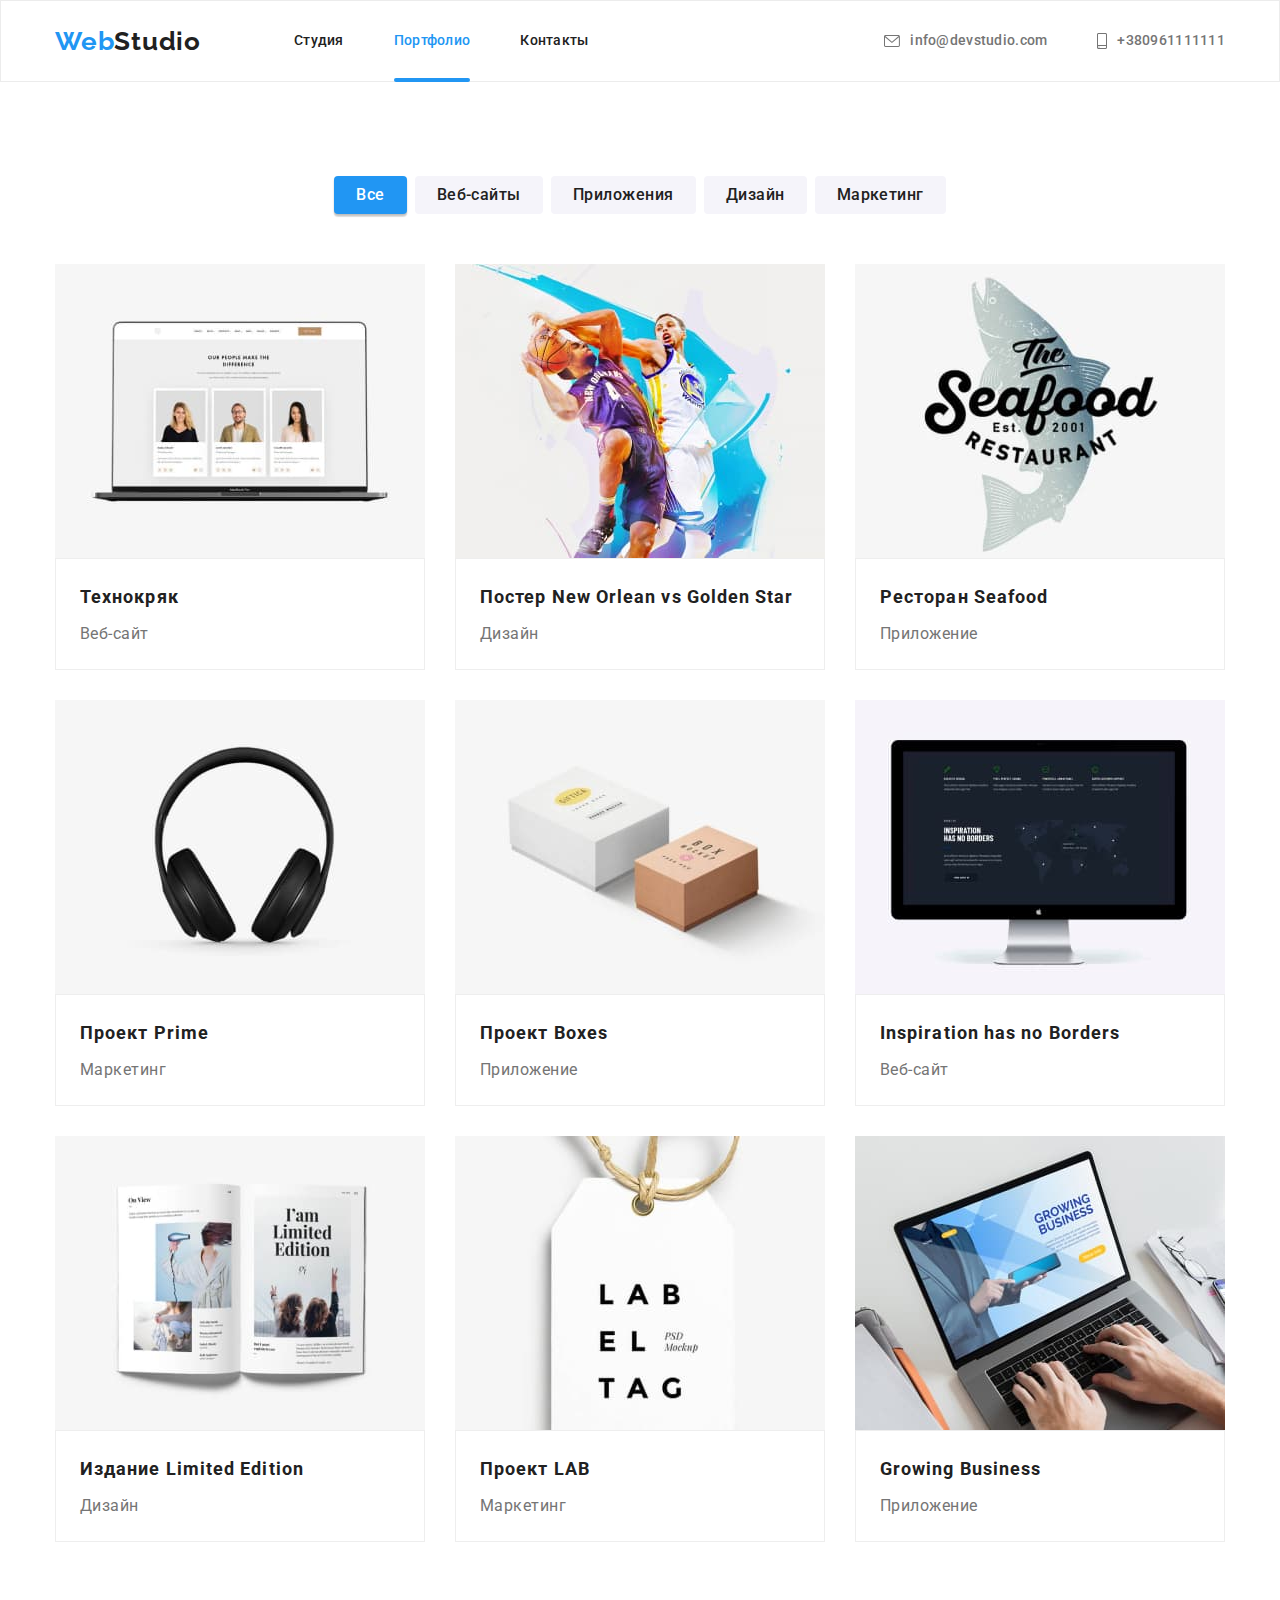
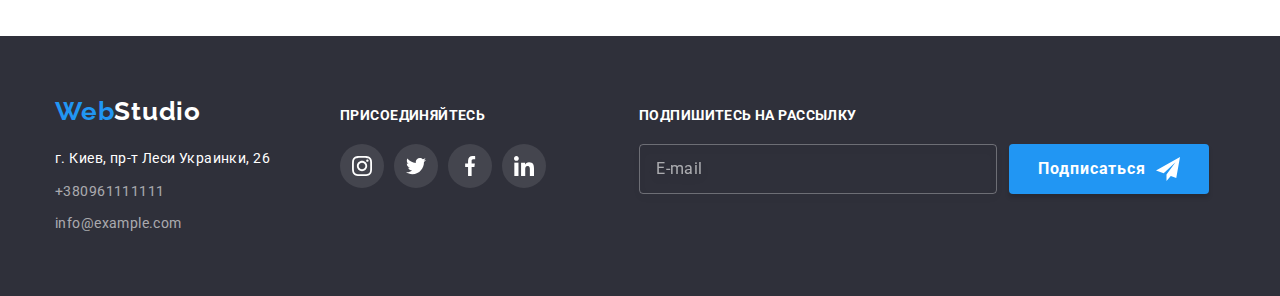
==== commit 0aba90f6: "2" ====
--- a/portfolio.html
+++ b/portfolio.html
@@ -12,7 +12,7 @@
       rel="stylesheet"
       href="https://cdnjs.cloudflare.com/ajax/libs/modern-normalize/1.1.0/modern-normalize.min.css"
     />
-    <link rel="stylesheet" href="./css/main.min.css" />
+    <link rel="stylesheet" href="./css/main.min.css">
 </head>
 <body>
     <header class="header">
--- a/css/main.min.css
+++ b/css/main.min.css
@@ -1,2 +1,2 @@
-:root{--main-color: #212121;--color-title: #FFFFFF;--text-color: #757575;--color-hover: #2196F3;--background-header: #FFFFFF;--background-hero: #2F303A;--background-section: #E5E5E5;--background-content:#F5F4FA;--footer-color-logo: #FFFFFF;--header-boder-color: #ECECEC;--border-color:  #EEEEEE;--background-icon: #AFB1B8;--footer-icon: rgba(255, 255, 255, 0.1)}.visually-hidden{position:absolute;width:1px;height:1px;margin:-1px;border:0;padding:0;white-space:nowrap;clip-path:inset(100%);clip:rect(0 0 0 0);overflow:hidden}body{font-family:Roboto, sans-serif}h1,h2,h3,p,ul{margin:0;padding:0}.list{list-style:none}.link{text-decoration:none}img{display:block}.container{width:1200px;padding-left:15px;padding-right:15px;margin:0 auto}.logo-header{display:inline-block;font-family:Raleway;font-weight:700;font-size:26px;line-height:1.19;letter-spacing:0.03em;color:var(--color-hover);margin-right:93px;padding-top:24px;padding-bottom:24px}.logo-dark{color:var(--main-color)}.logo-footer{display:inline-block;font-family:Raleway;font-weight:700;font-size:26px;line-height:1.19;letter-spacing:0.03em;color:var(--color-hover);margin-bottom:20px}.logo-white{color:var(--footer-color-logo)}.main-title{font-weight:900;font-size:44px;line-height:1.36;letter-spacing:0.06em;text-transform:uppercase;width:696px;margin:auto;margin-bottom:30px;color:var(--color-title)}.title{font-weight:700;font-size:36px;line-height:1.16;text-align:center;letter-spacing:0.03em;color:var(--main-color);margin-bottom:50px}.content-team-link{width:44px;height:44px;display:flex;justify-content:center;align-items:center;border-radius:50%;background-color:var(--background-header);color:var(--background-icon);transition:background-color 250ms cubic-bezier(0.4, 0, 0.2, 1)}.content-team-link:hover,.content-team-link:focus{background-color:var(--color-hover);color:var(--color-title)}.content-team-link:hover .content-team-icon,.content-team-link:focus .content-team-icon{fill:var(--color-title)}.content-team-icon{fill:currentColor}.footer-network-list{display:flex}.footer-network-link{width:44px;height:44px;display:flex;justify-content:center;align-items:center;border-radius:50%;background-color:var(--footer-icon);color:var(--color-title);transition:background-color 250ms cubic-bezier(0.4, 0, 0.2, 1)}.footer-network-link:hover,.footer-network-link:focus{background-color:var(--color-hover)}.footer-network-item:not(:last-child){margin-right:10px}.footer-network-icon{fill:currentColor}.overlay{position:absolute;font-family:'Roboto';font-weight:400;font-size:18px;line-height:1.56;letter-spacing:0.03em;text-align:left;background-color:rgba(33,150,243,0.9);color:var(--color-title);padding:63px 24px;top:0;left:0;width:100%;height:100%;transform:translateY(100%);transition:transform 250ms cubic-bezier(0.4, 0, 0.2, 1)}.subscribe-name{margin-bottom:20px;font-weight:700;font-size:14px;line-height:1.14;letter-spacing:0.03em;text-transform:uppercase;color:var(--color-title)}.subscribe-wrapper{display:flex}.subscribe-input{width:358px;height:50px;padding-left:16px;margin-right:12px;border:1px solid rgba(255,255,255,0.3);box-sizing:border-box;filter:drop-shadow(0px 4px 4px rgba(0,0,0,0.15));border-radius:4px;background-color:transparent;color:var(--color-title);transition:border-color 250ms cubic-bezier(0.4, 0, 0.2, 1)}.subscribe-input:focus{outline:none;border-color:var(--color-hover)}.subscribe-input::placeholder{display:flex;align-items:center;font-weight:400;font-size:16px;line-height:1.25;letter-spacing:0.03em;color:rgba(255,255,255,0.6)}.subscribe-btn{display:flex;justify-content:center;align-items:center;width:200px;height:50px;padding:0;cursor:pointer;box-shadow:0px 4px 4px rgba(0,0,0,0.15);border-radius:4px;border:none;background:var(--color-hover);font-weight:700;font-size:16px;line-height:30px;text-align:center;letter-spacing:0.06em;color:var(--color-title)}.subscribe-icon{margin-left:10px}.backdrop{position:fixed;top:0;left:0;width:100vw;height:100vh;background-color:rgba(0,0,0,0.2);transition:opacity 250ms cubic-bezier(0.4, 0, 0.2, 1),visibility 250ms cubic-bezier(0.4, 0, 0.2, 1)}.backdrop.is-hidden{opacity:0;visibility:hidden;pointer-events:none}.modal{position:absolute;top:50%;left:50%;transform:translate(-50%, -50%);width:528px;height:581px;background-color:#FFFFFF;box-shadow:0px 1px 3px rgba(0,0,0,0.12),0px 1px 1px rgba(0,0,0,0.14),0px 2px 1px rgba(0,0,0,0.2);border-radius:4px;padding:40px}.modal-close-btn{position:absolute;display:flex;justify-content:center;align-items:center;top:8px;right:8px;width:30px;height:30px;border-radius:50%;background:#FFFFFF;border:1px solid rgba(0,0,0,0.1);box-sizing:border-box;padding:0;cursor:pointer}.modal-close-btn:hover .modal-icon-close,.modal-close-btn:focus .modal-icon-close{fill:var(--color-hover)}.modal-icon-close{transition:fill 250ms cubic-bezier(0.4, 0, 0.2, 1)}.contakt-form-text{font-weight:700;font-size:20px;line-height:23px;text-align:center;letter-spacing:0.03em;margin-bottom:12px;color:#212121}.contakt-form-field{display:block;font-family:'Roboto';font-style:normal;font-weight:400;font-size:12px;line-height:1.17;letter-spacing:0.01em;color:#757575;margin-bottom:4px}.contakt-form-input-icon{position:absolute;top:50%;left:12px;transform:translateY(-50%);display:block;transition:fill 250ms cubic-bezier(0.4, 0, 0.2, 1)}.contakt-form-input{padding:0;width:100%;height:40px;padding-left:42px;border:1px solid rgba(33,33,33,0.2);box-sizing:border-box;border-radius:4px;transition:border-color 250ms cubic-bezier(0.4, 0, 0.2, 1)}.contakt-form-input:focus{outline:none;border-color:var(--color-hover)}.contakt-form-input:focus+.contakt-form-input-icon{fill:var(--color-hover)}.contakt-form-imput-wrapper{position:relative;display:block;margin-bottom:10px}.contakt-form-input-icon{position:absolute;display:block;top:50%;left:12px;outline:none;transform:translateY(-50%)}.contact-form-checkbox-wrapper{margin-bottom:30px}.contakt-form-message{width:100%;height:120px;padding:12px 16px;resize:none;margin-bottom:20px;border:1px solid rgba(33,33,33,0.2);box-sizing:border-box;border-radius:4px;transition:border-color 250ms cubic-bezier(0.4, 0, 0.2, 1)}.contakt-form-message:focus{outline:none;border-color:var(--color-hover)}.contakt-form-message::placeholder{color:rgba(117,117,117,0.5)}.contact-form-submit-btn{display:flex;justify-content:center;align-items:center;text-align:center;width:200px;height:50px;padding:0;margin:auto;font-weight:700;font-size:16px;line-height:1.88;letter-spacing:0.06em;color:var(--background-header);background:var(--color-hover);box-shadow:0px 4px 4px rgba(0,0,0,0.15);border-radius:4px;transition:backround 250ms cubic-bezier(0.4, 0, 0.2, 1)}.contact-form-submit-btn:hover,.contact-form-submit-btn:focus{background-color:#188CE8}.contact-form-checkbox-agreement{display:flex;justify-content:center;font-weight:400;font-size:14px;line-height:1.71;letter-spacing:0.03em;color:var(--text-color)}.contact-form-checkbox-agreement::before{content:"";display:flex;justify-content:center;align-items:center;width:16px;height:16px;margin-right:8px;margin-top:3px;border:2px solid var(--main-color);border-radius:3px;cursor:pointer;transition:border-color 250ms cubic-bezier(0.4, 0, 0.2, 1)}.chackbox-accept-policy:checked+.contact-form-checkbox-agreement::before{background-image:url(../image/icon-check.svg);background-position:center}.chackbox-accept-policy:focus+.contact-form-checkbox-agreement::before{outline:none;border-color:var(--color-hover)}.chackbox-accept-policy:hover+.contact-form-checkbox-agreement::before{outline:none;border-color:var(--color-hover)}.policy{font-style:normal;font-weight:400;font-size:14px;line-height:1.71;letter-spacing:0.03em;text-decoration-line:underline;color:var(--color-hover)}.visually-hidden{position:absolute;border:0;padding:0;white-space:nowrap;clip-path:inset(100%);clip:rect(0 0 0 0);overflow:hidden}.header{background-color:var(--header-background);border:1px solid var(--header-boder-color)}.header-container{display:flex;align-items:center}.header-list{display:flex;text-align:center}.header-list .current{color:var(--color-hover)}.header-item{font-weight:500;font-size:14px;line-height:1.14;letter-spacing:0.02em;color:var(--main-color);accent-color:green}.header-item:not(:last-child){margin-right:50px}.header-link{position:relative;display:inline-block;color:var(--main-color);padding:32px 0;transition:color 250ms cubic-bezier(0.4, 0, 0.2, 1)}.header-link:hover,.header-link:focus{color:var(--color-hover)}.current::after{display:block;position:absolute;bottom:-1px;content:'';width:100%;height:4px;background:#2196F3;border-radius:2px}.header-contact{display:flex;margin-left:auto}.header-mail{font-weight:500;font-size:14px;line-height:1.14;letter-spacing:0.02em;color:var(--text-color);display:flex;align-items:center;padding:32px 0;transition:color 250ms cubic-bezier(0.4, 0, 0.2, 1)}.header-mail:hover,.header-mail:focus{color:var(--color-hover)}.header-image-icon{margin-right:10px;fill:currentColor}.header-tel{font-weight:500;font-size:14px;line-height:1.14;letter-spacing:0.02em;color:var(--text-color);display:flex;align-items:center;padding:32px 0;transition:color 250ms cubic-bezier(0.4, 0, 0.2, 1)}.header-tel:hover,.header-tel:focus{color:var(--color-hover)}.hero{padding-top:200px;padding-bottom:200px;background-color:var(--background-hero);text-align:center;max-width:1600px;min-height:600px;margin-left:auto;margin-right:auto;background-image:linear-gradient(rgba(47,48,58,0.4), rgba(47,48,58,0.4)),url(../image/ImgHERO.jpg);background-repeat:no-repeat;background-position:center;background-size:cover}.hero-btn{font-family:inherit;font-weight:700;font-size:16px;line-height:1.87;text-align:center;letter-spacing:0.06em;color:var(--color-title);background-color:var(--color-hover);cursor:pointer;border-radius:4px;box-shadow:0px 4px 4px rgba(0,0,0,0.15);padding:10px 32px;transition:background-color 250ms cubic-bezier(0.4, 0, 0.2, 1)}.hero-btn:hover,.hero-btn:focus{background-color:var(--color-hover)}.section{padding-top:94px;padding-bottom:94px;background-color:var(--section-background)}.section-list{display:flex}.section-item:not(:last-child){margin-right:50px}.section-pretitle{font-weight:700;font-size:14px;line-height:1.14;letter-spacing:0.03em;text-transform:uppercase;color:var(--main-color);margin-bottom:10px}.section-text{font-weight:400;font-size:14px;line-height:1.71;letter-spacing:0.03em;color:var(--text-color)}.section-item{width:270px;justify-content:center}.section-image-list{display:flex;justify-content:center}.section-image-item+.section-image-item{margin-left:30px}.section-img{width:270px;height:120px;display:flex;justify-content:center;align-items:center;border-radius:4px;margin-bottom:30px;background-color:#F5F4FA;color:#212121}.section-image-icon{fill:currentColor}.work{padding-bottom:94px}.work-list{display:flex}.work-item:not(:last-child){margin-right:30px}.work-item{position:relative;display:flex}.work-item-text{position:absolute;display:flex;align-items:flex-end;justify-content:center;align-items:center;font-family:'Roboto';font-weight:700;font-size:14px;line-height:1.14;text-align:center;letter-spacing:0.03em;text-transform:uppercase;background:rgba(47,48,58,0.8);color:#FFFFFF;left:0;bottom:0;width:100%;height:70px}.content{padding-top:94px;padding-bottom:94px;background-color:var(--background-content)}.content-list{display:flex}.content-item{height:428px;width:270px;border-radius:0px 0px 4px 4px;background-color:var(--background-header);box-shadow:0px 1px 3px rgba(0,0,0,0.12),0px 1px 1px rgba(0,0,0,0.14),0px 2px 1px rgba(0,0,0,0.2)}.content-item:not(:last-child){margin-right:30px}.content-text{padding:30px 0}.content-after-title{font-weight:500;font-size:16px;line-height:1.19;text-align:center;letter-spacing:0.03em;color:var(--main-color);margin-bottom:10px}.content-headline{font-weight:400;font-size:16px;line-height:1.19;text-align:center;letter-spacing:0.03em;color:var(--text-color);margin-bottom:16px}.content-team-list{display:flex;justify-content:center}.content-team-item+.content-team-item{margin-left:10px}.client{padding-top:94px;padding-bottom:94px}.client-list{display:flex;justify-content:center}.client-link{width:170px;height:92px;display:flex;justify-content:center;align-items:center;border-radius:4px;border:1px solid var(--background-icon);background-color:var(--background-header);color:var(--background-icon);transition:fill 250ms cubic-bezier(0.4, 0, 0.2, 1),border 250ms cubic-bezier(0.4, 0, 0.2, 1)}.client-link:hover,.client-link:focus{border:1px solid var(--color-hover)}.client-item+.client-item{margin-left:30px}.client-icon{fill:currentColor}.client-link:hover .client-icon,.client-link:focus .client-icon{fill:var(--color-hover)}.footer{padding-top:60px;padding-bottom:60px;background-color:var(--background-hero)}.footer-container{display:flex;align-items:baseline}.footer-address{margin-right:70px}.footer-item:not(:last-child){margin-bottom:9px}.footer-link-location{font-family:Roboto;font-style:normal;font-weight:400;font-size:14px;line-height:1.71;letter-spacing:0.03em;color:var(--color-title);margin-bottom:9px;transition:color 250ms cubic-bezier(0.4, 0, 0.2, 1)}.footer-link-location:hover,.footer-link-location:focus{color:#2196F3}.footer-link-tel{font-weight:400;font-style:normal;font-size:14px;line-height:1.71;letter-spacing:0.03em;color:rgba(255,255,255,0.6);transition:color 250ms cubic-bezier(0.4, 0, 0.2, 1)}.footer-link-tel:hover,.footer-link-tel:focus{color:#2196F3}.footer-link-mail{font-weight:400;font-style:normal;font-size:14px;line-height:1.71;letter-spacing:0.03em;color:rgba(255,255,255,0.6);transition:color 250ms cubic-bezier(0.4, 0, 0.2, 1)}.footer-link-mail:hover,.footer-link-mail:focus{color:#2196F3}.footer-tel{margin-bottom:9px}.footer-socialnetwork{margin-right:93px}.footer-title{font-weight:bold;font-size:14px;line-height:1.14;letter-spacing:0.03em;text-transform:uppercase;color:#FFFFFF;margin-bottom:20px}.navigation{padding-top:94px;padding-bottom:94px}.navigation-list{display:flex;justify-content:center;margin-bottom:50px}.navigation-list .active{background-color:var(--color-hover);box-shadow:0px 3px 1px rgba(0,0,0,0.1),0px 1px 2px rgba(0,0,0,0.08),0px 2px 2px rgba(0,0,0,0.12);border-radius:4px;color:var(--background-header)}.navigation-btn{font-weight:500;font-size:16px;line-height:1.62;text-align:center;letter-spacing:0.03em;color:var(--main-color);background-color:var(--background-content);border-radius:4px;border:var(--border-color);cursor:pointer;padding:6px 22px;transition:background-color 250ms cubic-bezier(0.4, 0, 0.2, 1),color 250ms cubic-bezier(0.4, 0, 0.2, 1),box-shadow 250ms cubic-bezier(0.4, 0, 0.2, 1)}.navigation-btn:not(:last-child){margin-right:8px}.navigation-btn:hover,.navigation-btn:focus{background-color:var(--color-hover);color:var(--footer-color-logo);box-shadow:0px 3px 1px rgba(0,0,0,0.1),0px 1px 2px rgba(0,0,0,0.08),0px 2px 2px rgba(0,0,0,0.12)}.nav-list{display:flex;flex-wrap:wrap}.navigation-item{text-align:left;width:370px;margin-right:30px;margin-bottom:30px}.navigation-link{display:block}.navigation-item:nth-child(3n){margin-right:0}.navigation-item:nth-last-child(-n+3){margin-bottom:0}.navigation-link:hover,.navigation-link:focus{box-shadow:0px 1px 1px rgba(0,0,0,0.12),0px 4px 4px rgba(0,0,0,0.06),1px 4px 6px rgba(0,0,0,0.16)}.nav-text{padding:20px 24px;border:1px solid var(--border-color)}.navigation-title{font-weight:700;font-size:18px;line-height:2.00;letter-spacing:0.06em;color:var(--main-color);margin-bottom:4px}.navigation-text{font-weight:400;font-size:16px;line-height:1.87;letter-spacing:0.03em;color:var(--text-color)}.navigation-link-img{position:relative;overflow:hidden}.navigation-link:hover .overlay,.navigation-link:focus .overlay{transform:translateY(0%)}
+:root{--main-color: #212121;--color-title: #FFFFFF;--text-color: #757575;--color-hover: #2196F3;--background-header: #FFFFFF;--background-hero: #2F303A;--background-section: #E5E5E5;--background-content:#F5F4FA;--footer-color-logo: #FFFFFF;--header-boder-color: #ECECEC;--border-color:  #EEEEEE;--background-icon: #AFB1B8;--footer-icon: rgba(255, 255, 255, 0.1)}.visually-hidden{position:absolute;width:1px;height:1px;margin:-1px;border:0;padding:0;white-space:nowrap;clip-path:inset(100%);clip:rect(0 0 0 0);overflow:hidden}body{font-family:Roboto, sans-serif}h1,h2,h3,p,ul{margin:0;padding:0}.list{list-style:none}.link{text-decoration:none}img{display:block}.container{width:1200px;padding-left:15px;padding-right:15px;margin:0 auto}.logo-header{display:inline-block;font-family:Raleway;font-weight:700;font-size:26px;line-height:1.19;letter-spacing:0.03em;color:var(--color-hover);margin-right:93px;padding-top:24px;padding-bottom:24px}.logo-dark{color:var(--main-color)}.logo-footer{display:inline-block;font-family:Raleway;font-weight:700;font-size:26px;line-height:1.19;letter-spacing:0.03em;color:var(--color-hover);margin-bottom:20px}.logo-white{color:var(--footer-color-logo)}.main-title{font-weight:900;font-size:44px;line-height:1.36;letter-spacing:0.06em;text-transform:uppercase;width:696px;margin:auto;margin-bottom:30px;color:var(--color-title)}.title{font-weight:700;font-size:36px;line-height:1.16;text-align:center;letter-spacing:0.03em;color:var(--main-color);margin-bottom:50px}.content-team-link{width:44px;height:44px;display:flex;justify-content:center;align-items:center;border-radius:50%;background-color:var(--background-header);color:var(--background-icon);transition:background-color 250ms cubic-bezier(0.4, 0, 0.2, 1)}.content-team-link:hover,.content-team-link:focus{background-color:var(--color-hover);color:var(--color-title)}.content-team-link:hover .content-team-icon,.content-team-link:focus .content-team-icon{fill:var(--color-title)}.content-team-icon{fill:currentColor}.footer-network-list{display:flex}.footer-network-link{width:44px;height:44px;display:flex;justify-content:center;align-items:center;border-radius:50%;background-color:var(--footer-icon);color:var(--color-title);transition:background-color 250ms cubic-bezier(0.4, 0, 0.2, 1)}.footer-network-link:hover,.footer-network-link:focus{background-color:var(--color-hover)}.footer-network-item:not(:last-child){margin-right:10px}.footer-network-icon{fill:currentColor}.overlay{position:absolute;font-family:'Roboto';font-weight:400;font-size:18px;line-height:1.56;letter-spacing:0.03em;text-align:left;background-color:rgba(33,150,243,0.9);color:var(--color-title);padding:63px 24px;top:0;left:0;width:100%;height:100%;transform:translateY(100%);transition:transform 250ms cubic-bezier(0.4, 0, 0.2, 1)}.navigation-link:hover .overlay,.navigation-link:focus .overlay{transform:translateY(0%)}.subscribe-name{margin-bottom:20px;font-weight:700;font-size:14px;line-height:1.14;letter-spacing:0.03em;text-transform:uppercase;color:var(--color-title)}.subscribe-wrapper{display:flex}.subscribe-input{width:358px;height:50px;padding-left:16px;margin-right:12px;border:1px solid rgba(255,255,255,0.3);box-sizing:border-box;filter:drop-shadow(0px 4px 4px rgba(0,0,0,0.15));border-radius:4px;background-color:transparent;color:var(--color-title);transition:border-color 250ms cubic-bezier(0.4, 0, 0.2, 1)}.subscribe-input:focus{outline:none;border-color:var(--color-hover)}.subscribe-input::placeholder{display:flex;align-items:center;font-weight:400;font-size:16px;line-height:1.25;letter-spacing:0.03em;color:rgba(255,255,255,0.6)}.subscribe-btn{display:flex;justify-content:center;align-items:center;width:200px;height:50px;padding:0;cursor:pointer;box-shadow:0px 4px 4px rgba(0,0,0,0.15);border-radius:4px;border:none;background:var(--color-hover);font-weight:700;font-size:16px;line-height:30px;text-align:center;letter-spacing:0.06em;color:var(--color-title)}.subscribe-icon{margin-left:10px}.backdrop{position:fixed;top:0;left:0;width:100vw;height:100vh;background-color:rgba(0,0,0,0.2);transition:opacity 250ms cubic-bezier(0.4, 0, 0.2, 1),visibility 250ms cubic-bezier(0.4, 0, 0.2, 1)}.backdrop.is-hidden{opacity:0;visibility:hidden;pointer-events:none}.modal{position:absolute;top:50%;left:50%;transform:translate(-50%, -50%);width:528px;height:581px;background-color:#FFFFFF;box-shadow:0px 1px 3px rgba(0,0,0,0.12),0px 1px 1px rgba(0,0,0,0.14),0px 2px 1px rgba(0,0,0,0.2);border-radius:4px;padding:40px}.modal-close-btn{position:absolute;display:flex;justify-content:center;align-items:center;top:8px;right:8px;width:30px;height:30px;border-radius:50%;background:#FFFFFF;border:1px solid rgba(0,0,0,0.1);box-sizing:border-box;padding:0;cursor:pointer}.modal-icon-close{transition:fill 250ms cubic-bezier(0.4, 0, 0.2, 1)}.modal-close-btn:hover .modal-icon-close,.modal-close-btn:focus .modal-icon-close{fill:var(--color-hover)}.contakt-form-text{font-weight:700;font-size:20px;line-height:23px;text-align:center;letter-spacing:0.03em;margin-bottom:12px;color:#212121}.contakt-form-field{display:block;font-family:'Roboto';font-style:normal;font-weight:400;font-size:12px;line-height:1.17;letter-spacing:0.01em;color:#757575;margin-bottom:4px}.contakt-form-input-icon{position:absolute;top:50%;left:12px;transform:translateY(-50%);display:block;transition:fill 250ms cubic-bezier(0.4, 0, 0.2, 1)}.contakt-form-input:focus+.contakt-form-input-icon{fill:var(--color-hover)}.contakt-form-input{padding:0;width:100%;height:40px;padding-left:42px;border:1px solid rgba(33,33,33,0.2);box-sizing:border-box;border-radius:4px;transition:border-color 250ms cubic-bezier(0.4, 0, 0.2, 1)}.contakt-form-input:focus{outline:none;border-color:var(--color-hover)}.contakt-form-imput-wrapper{position:relative;display:block;margin-bottom:10px}.contakt-form-input-icon{position:absolute;display:block;top:50%;left:12px;outline:none;transform:translateY(-50%)}.contact-form-checkbox-wrapper{margin-bottom:30px}.contakt-form-message{width:100%;height:120px;padding:12px 16px;resize:none;margin-bottom:20px;border:1px solid rgba(33,33,33,0.2);box-sizing:border-box;border-radius:4px;transition:border-color 250ms cubic-bezier(0.4, 0, 0.2, 1)}.contakt-form-message:focus{outline:none;border-color:var(--color-hover)}.contakt-form-message::placeholder{color:rgba(117,117,117,0.5)}.contact-form-submit-btn{display:flex;justify-content:center;align-items:center;text-align:center;width:200px;height:50px;padding:0;margin:auto;font-weight:700;font-size:16px;line-height:1.88;letter-spacing:0.06em;color:var(--background-header);background:var(--color-hover);box-shadow:0px 4px 4px rgba(0,0,0,0.15);border-radius:4px;transition:backround 250ms cubic-bezier(0.4, 0, 0.2, 1)}.contact-form-submit-btn:hover,.contact-form-submit-btn:focus{background-color:#188CE8}.contact-form-checkbox-agreement{display:flex;justify-content:center;font-weight:400;font-size:14px;line-height:1.71;letter-spacing:0.03em;color:var(--text-color)}.contact-form-checkbox-agreement::before{content:"";display:flex;justify-content:center;align-items:center;width:16px;height:16px;margin-right:8px;margin-top:3px;border:2px solid var(--main-color);border-radius:3px;cursor:pointer;transition:border-color 250ms cubic-bezier(0.4, 0, 0.2, 1)}.chackbox-accept-policy:checked+.contact-form-checkbox-agreement::before{background-image:url(../image/icon-check.svg);background-position:center}.chackbox-accept-policy:focus+.contact-form-checkbox-agreement::before{outline:none;border-color:var(--color-hover)}.chackbox-accept-policy:hover+.contact-form-checkbox-agreement::before{outline:none;border-color:var(--color-hover)}.policy{font-style:normal;font-weight:400;font-size:14px;line-height:1.71;letter-spacing:0.03em;text-decoration-line:underline;color:var(--color-hover)}.visually-hidden{position:absolute;border:0;padding:0;white-space:nowrap;clip-path:inset(100%);clip:rect(0 0 0 0);overflow:hidden}.header{background-color:var(--header-background);border:1px solid var(--header-boder-color)}.header-container{display:flex;align-items:center}.header-list{display:flex;text-align:center}.header-list .current{color:var(--color-hover)}.header-item{font-weight:500;font-size:14px;line-height:1.14;letter-spacing:0.02em;color:var(--main-color);accent-color:green}.header-item:not(:last-child){margin-right:50px}.header-link{position:relative;display:inline-block;color:var(--main-color);padding:32px 0;transition:color 250ms cubic-bezier(0.4, 0, 0.2, 1)}.header-link:hover,.header-link:focus{color:var(--color-hover)}.current::after{display:block;position:absolute;bottom:-1px;content:'';width:100%;height:4px;background:#2196F3;border-radius:2px}.header-contact{display:flex;margin-left:auto}.header-mail{font-weight:500;font-size:14px;line-height:1.14;letter-spacing:0.02em;color:var(--text-color);display:flex;align-items:center;padding:32px 0;transition:color 250ms cubic-bezier(0.4, 0, 0.2, 1)}.header-mail:hover,.header-mail:focus{color:var(--color-hover)}.header-image-icon{margin-right:10px;fill:currentColor}.header-tel{font-weight:500;font-size:14px;line-height:1.14;letter-spacing:0.02em;color:var(--text-color);display:flex;align-items:center;padding:32px 0;transition:color 250ms cubic-bezier(0.4, 0, 0.2, 1)}.header-tel:hover,.header-tel:focus{color:var(--color-hover)}.hero{padding-top:200px;padding-bottom:200px;background-color:var(--background-hero);text-align:center;max-width:1600px;min-height:600px;margin-left:auto;margin-right:auto;background-image:linear-gradient(rgba(47,48,58,0.4), rgba(47,48,58,0.4)),url(../image/ImgHERO.jpg);background-repeat:no-repeat;background-position:center;background-size:cover}.hero-btn{font-family:inherit;font-weight:700;font-size:16px;line-height:1.87;text-align:center;letter-spacing:0.06em;color:var(--color-title);background-color:var(--color-hover);cursor:pointer;border-radius:4px;box-shadow:0px 4px 4px rgba(0,0,0,0.15);padding:10px 32px;transition:background-color 250ms cubic-bezier(0.4, 0, 0.2, 1)}.hero-btn:hover,.hero-btn:focus{background-color:var(--color-hover)}.section{padding-top:94px;padding-bottom:94px;background-color:var(--section-background)}.section-list{display:flex}.section-pretitle{font-weight:700;font-size:14px;line-height:1.14;letter-spacing:0.03em;text-transform:uppercase;color:var(--main-color);margin-bottom:10px}.section-text{font-weight:400;font-size:14px;line-height:1.71;letter-spacing:0.03em;color:var(--text-color)}.section-item{width:270px;justify-content:center}.section-item:not(:last-child){margin-right:50px}.section-image-list{display:flex;justify-content:center}.section-image-item+.section-image-item{margin-left:30px}.section-img{width:270px;height:120px;display:flex;justify-content:center;align-items:center;border-radius:4px;margin-bottom:30px;background-color:#F5F4FA;color:#212121}.section-image-icon{fill:currentColor}.work{padding-bottom:94px}.work-list{display:flex}.work-item{position:relative;display:flex}.work-item:not(:last-child){margin-right:30px}.work-item-text{position:absolute;display:flex;align-items:flex-end;justify-content:center;align-items:center;font-family:'Roboto';font-weight:700;font-size:14px;line-height:1.14;text-align:center;letter-spacing:0.03em;text-transform:uppercase;background:rgba(47,48,58,0.8);color:#FFFFFF;left:0;bottom:0;width:100%;height:70px}.content{padding-top:94px;padding-bottom:94px;background-color:var(--background-content)}.content-list{display:flex}.content-item{height:428px;width:270px;border-radius:0px 0px 4px 4px;background-color:var(--background-header);box-shadow:0px 1px 3px rgba(0,0,0,0.12),0px 1px 1px rgba(0,0,0,0.14),0px 2px 1px rgba(0,0,0,0.2)}.content-item:not(:last-child){margin-right:30px}.content-text{padding:30px 0}.content-after-title{font-weight:500;font-size:16px;line-height:1.19;text-align:center;letter-spacing:0.03em;color:var(--main-color);margin-bottom:10px}.content-headline{font-weight:400;font-size:16px;line-height:1.19;text-align:center;letter-spacing:0.03em;color:var(--text-color);margin-bottom:16px}.content-team-list{display:flex;justify-content:center}.content-team-item+.content-team-item{margin-left:10px}.client{padding-top:94px;padding-bottom:94px}.client-list{display:flex;justify-content:center}.client-link{width:170px;height:92px;display:flex;justify-content:center;align-items:center;border-radius:4px;border:1px solid var(--background-icon);background-color:var(--background-header);color:var(--background-icon);transition:fill 250ms cubic-bezier(0.4, 0, 0.2, 1),border 250ms cubic-bezier(0.4, 0, 0.2, 1)}.client-link:hover,.client-link:focus{border:1px solid var(--color-hover)}.client-item+.client-item{margin-left:30px}.client-icon{fill:currentColor}.client-link:hover .client-icon,.client-link:focus .client-icon{fill:var(--color-hover)}.footer{padding-top:60px;padding-bottom:60px;background-color:var(--background-hero)}.footer-container{display:flex;align-items:baseline}.footer-address{margin-right:70px}.footer-item:not(:last-child){margin-bottom:9px}.footer-link-location{font-family:Roboto;font-style:normal;font-weight:400;font-size:14px;line-height:1.71;letter-spacing:0.03em;color:var(--color-title);margin-bottom:9px;transition:color 250ms cubic-bezier(0.4, 0, 0.2, 1)}.footer-link-location:hover,.footer-link-location:focus{color:#2196F3}.footer-link-tel{font-weight:400;font-style:normal;font-size:14px;line-height:1.71;letter-spacing:0.03em;color:rgba(255,255,255,0.6);transition:color 250ms cubic-bezier(0.4, 0, 0.2, 1)}.footer-link-tel:hover,.footer-link-tel:focus{color:#2196F3}.footer-link-mail{font-weight:400;font-style:normal;font-size:14px;line-height:1.71;letter-spacing:0.03em;color:rgba(255,255,255,0.6);transition:color 250ms cubic-bezier(0.4, 0, 0.2, 1)}.footer-link-mail:hover,.footer-link-mail:focus{color:#2196F3}.footer-tel{margin-bottom:9px}.footer-socialnetwork{margin-right:93px}.footer-title{font-weight:bold;font-size:14px;line-height:1.14;letter-spacing:0.03em;text-transform:uppercase;color:#FFFFFF;margin-bottom:20px}.navigation{padding-top:94px;padding-bottom:94px}.navigation-list{display:flex;justify-content:center;margin-bottom:50px}.navigation-list .active{background-color:var(--color-hover);box-shadow:0px 3px 1px rgba(0,0,0,0.1),0px 1px 2px rgba(0,0,0,0.08),0px 2px 2px rgba(0,0,0,0.12);border-radius:4px;color:var(--background-header)}.btn-item:not(:last-child){margin-right:8px}.navigation-btn{font-weight:500;font-size:16px;line-height:1.62;text-align:center;letter-spacing:0.03em;color:var(--main-color);background-color:var(--background-content);border-radius:4px;border:var(--border-color);cursor:pointer;padding:6px 22px;transition:background-color 250ms cubic-bezier(0.4, 0, 0.2, 1),color 250ms cubic-bezier(0.4, 0, 0.2, 1),box-shadow 250ms cubic-bezier(0.4, 0, 0.2, 1)}.navigation-btn:not(:last-child){margin-right:8px}.navigation-btn:hover,.navigation-btn:focus{background-color:var(--color-hover);color:var(--footer-color-logo);box-shadow:0px 3px 1px rgba(0,0,0,0.1),0px 1px 2px rgba(0,0,0,0.08),0px 2px 2px rgba(0,0,0,0.12)}.nav-list{display:flex;flex-wrap:wrap}.navigation-item{text-align:left;width:370px;margin-right:30px;margin-bottom:30px}.navigation-link{display:block}.navigation-item:nth-child(3n){margin-right:0}.navigation-item:nth-last-child(-n+3){margin-bottom:0}.navigation-link:hover,.navigation-link:focus{box-shadow:0px 1px 1px rgba(0,0,0,0.12),0px 4px 4px rgba(0,0,0,0.06),1px 4px 6px rgba(0,0,0,0.16)}.nav-text{padding:20px 24px;border:1px solid var(--border-color)}.navigation-title{font-weight:700;font-size:18px;line-height:2.00;letter-spacing:0.06em;color:var(--main-color);margin-bottom:4px}.navigation-text{font-weight:400;font-size:16px;line-height:1.87;letter-spacing:0.03em;color:var(--text-color)}.navigation-link-img{position:relative;overflow:hidden}
 /*# sourceMappingURL=main.min.css.map */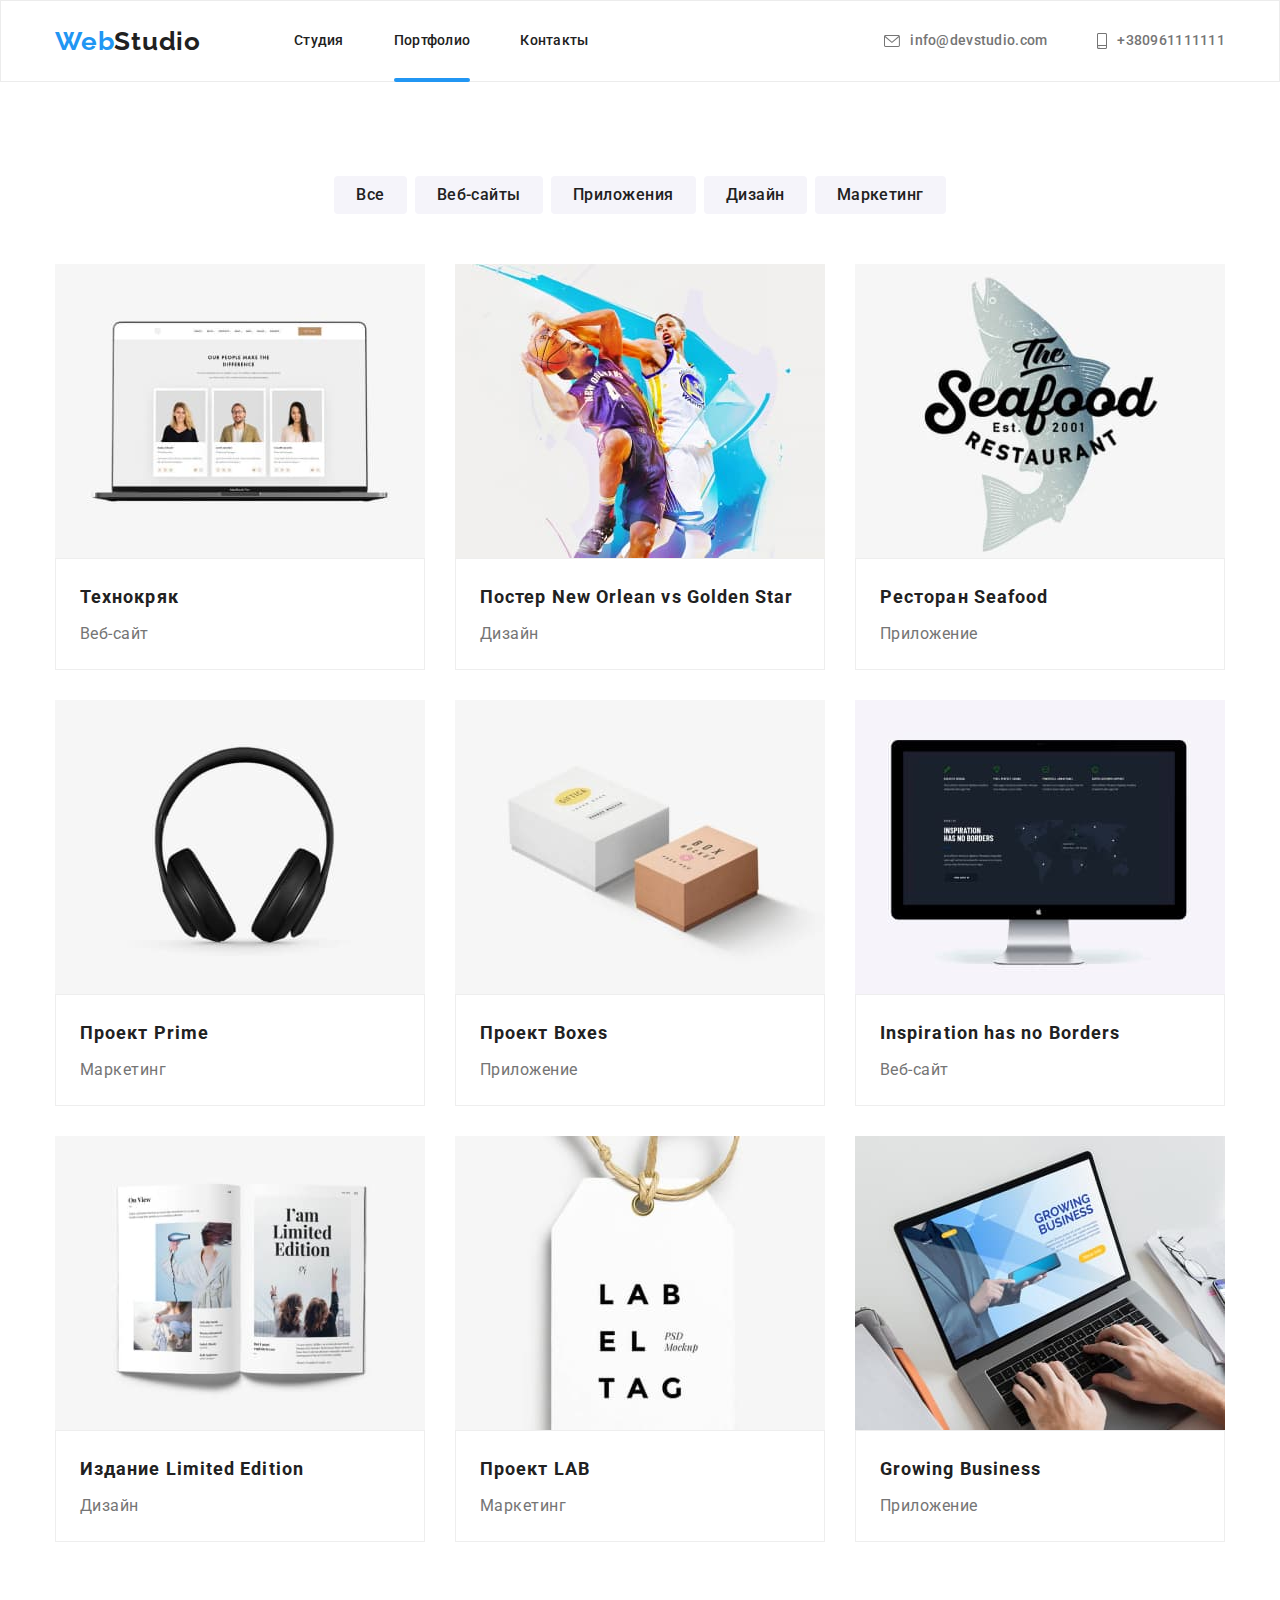
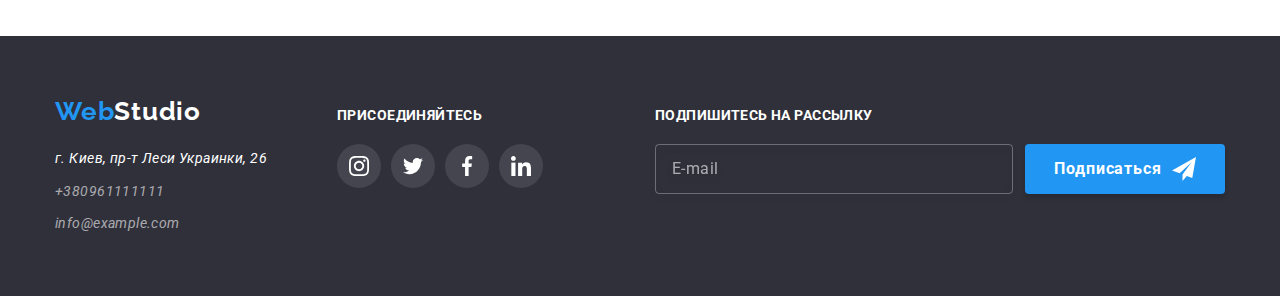
==== commit 879c5a77: "ы" ====
--- a/portfolio.html
+++ b/portfolio.html
@@ -12,49 +12,47 @@
       rel="stylesheet"
       href="https://cdnjs.cloudflare.com/ajax/libs/modern-normalize/1.1.0/modern-normalize.min.css"
     />
-    <link rel="stylesheet" href="./css/main.min.css">
+    <link rel="stylesheet" href="./css/main.min.css" />
+    <link rel="stylesheet" href="./css/styles.css">
 </head>
 <body>
     <header class="header">
         <div class="container header-container">
-       <a href="" class="link logo-header">Web<span class="logo-dark">Studio</span></a>
-        <nav class="header-nav">
-        <ul class="list header-list">
-            <li class="header-item"><a class="link header-link" href="./index.html">Студия</a></li>
-            <li class="header-item"><a class="current link header-link" href="./portfolio.html">Портфолио</a></li>
-            <li class="header-item"><a class="link header-link" href="">Контакты</a></li>
-        </ul>
-    </nav>
-    <ul class="list header-contact">  
-        <li class=" header-item">
-            <a class="link header-mail" href="mailto:info@devstudio.com">
-                <svg 
-                    class="header-image-icon" 
-                    width="16" 
-                    height="12"
-                >
-                    <use 
-                        href="./image/icons.svg#icon-envelope">
-                    </use>
+          <a href="" class="link logo-header"
+            >Web<span class="logo-dark">Studio</span></a>
+          <nav class="header-nav">
+            <ul class="list header-list">
+              <li class="header-list__item">
+                <a class="link header-list__link" href="./index.html">Студия</a>
+              </li>
+              <li class="header-list__item">
+                <a class="current link header-list__link" href="./portfolio.html">Портфолио</a>
+              </li>
+              <li class="header-list__item">
+                <a class="link header-list__link" href="">Контакты</a>
+              </li>
+            </ul>
+          </nav>
+          <ul class="list header-contact">
+            <li class="header-list__item">
+              <a class="link header-list__mail" href="mailto:info@devstudio.com">
+                <svg class="header-list__img-icon" width="16" height="12">
+                  <use href="./image/icons.svg#icon-envelope"></use>
                 </svg>
-            info@devstudio.com</a>
-        </li>     
-        <li class="header-item">
-            <a class="link header-tel" href="tel:+380961111111">
-                <svg 
-                    class="header-image-icon" 
-                    width="10" 
-                    height="16"
-                >
-                    <use 
-                        href="./image/icons.svg#icon-smartphone">
-                    </use>
+                info@devstudio.com</a
+              >
+            </li>
+            <li class="header-list__item">
+              <a class="link header-list__tel" href="tel:+380961111111">
+                <svg class="header-list__img-icon" width="10" height="16">
+                  <use href="./image/icons.svg#icon-smartphone"></use>
                 </svg>
-            +380961111111</a>
-        </li>
-    </ul>
+                +380961111111</a
+              >
+            </li>
+          </ul>
         </div>
-    </header>
+      </header>
     <main>
         <section class="navigation">
             <div class="container">
--- a/css/main.min.css
+++ b/css/main.min.css
@@ -1,2 +1,2 @@
-:root{--main-color: #212121;--color-title: #FFFFFF;--text-color: #757575;--color-hover: #2196F3;--background-header: #FFFFFF;--background-hero: #2F303A;--background-section: #E5E5E5;--background-content:#F5F4FA;--footer-color-logo: #FFFFFF;--header-boder-color: #ECECEC;--border-color:  #EEEEEE;--background-icon: #AFB1B8;--footer-icon: rgba(255, 255, 255, 0.1)}.visually-hidden{position:absolute;width:1px;height:1px;margin:-1px;border:0;padding:0;white-space:nowrap;clip-path:inset(100%);clip:rect(0 0 0 0);overflow:hidden}body{font-family:Roboto, sans-serif}h1,h2,h3,p,ul{margin:0;padding:0}.list{list-style:none}.link{text-decoration:none}img{display:block}.container{width:1200px;padding-left:15px;padding-right:15px;margin:0 auto}.logo-header{display:inline-block;font-family:Raleway;font-weight:700;font-size:26px;line-height:1.19;letter-spacing:0.03em;color:var(--color-hover);margin-right:93px;padding-top:24px;padding-bottom:24px}.logo-dark{color:var(--main-color)}.logo-footer{display:inline-block;font-family:Raleway;font-weight:700;font-size:26px;line-height:1.19;letter-spacing:0.03em;color:var(--color-hover);margin-bottom:20px}.logo-white{color:var(--footer-color-logo)}.main-title{font-weight:900;font-size:44px;line-height:1.36;letter-spacing:0.06em;text-transform:uppercase;width:696px;margin:auto;margin-bottom:30px;color:var(--color-title)}.title{font-weight:700;font-size:36px;line-height:1.16;text-align:center;letter-spacing:0.03em;color:var(--main-color);margin-bottom:50px}.content-team-link{width:44px;height:44px;display:flex;justify-content:center;align-items:center;border-radius:50%;background-color:var(--background-header);color:var(--background-icon);transition:background-color 250ms cubic-bezier(0.4, 0, 0.2, 1)}.content-team-link:hover,.content-team-link:focus{background-color:var(--color-hover);color:var(--color-title)}.content-team-link:hover .content-team-icon,.content-team-link:focus .content-team-icon{fill:var(--color-title)}.content-team-icon{fill:currentColor}.footer-network-list{display:flex}.footer-network-link{width:44px;height:44px;display:flex;justify-content:center;align-items:center;border-radius:50%;background-color:var(--footer-icon);color:var(--color-title);transition:background-color 250ms cubic-bezier(0.4, 0, 0.2, 1)}.footer-network-link:hover,.footer-network-link:focus{background-color:var(--color-hover)}.footer-network-item:not(:last-child){margin-right:10px}.footer-network-icon{fill:currentColor}.overlay{position:absolute;font-family:'Roboto';font-weight:400;font-size:18px;line-height:1.56;letter-spacing:0.03em;text-align:left;background-color:rgba(33,150,243,0.9);color:var(--color-title);padding:63px 24px;top:0;left:0;width:100%;height:100%;transform:translateY(100%);transition:transform 250ms cubic-bezier(0.4, 0, 0.2, 1)}.navigation-link:hover .overlay,.navigation-link:focus .overlay{transform:translateY(0%)}.subscribe-name{margin-bottom:20px;font-weight:700;font-size:14px;line-height:1.14;letter-spacing:0.03em;text-transform:uppercase;color:var(--color-title)}.subscribe-wrapper{display:flex}.subscribe-input{width:358px;height:50px;padding-left:16px;margin-right:12px;border:1px solid rgba(255,255,255,0.3);box-sizing:border-box;filter:drop-shadow(0px 4px 4px rgba(0,0,0,0.15));border-radius:4px;background-color:transparent;color:var(--color-title);transition:border-color 250ms cubic-bezier(0.4, 0, 0.2, 1)}.subscribe-input:focus{outline:none;border-color:var(--color-hover)}.subscribe-input::placeholder{display:flex;align-items:center;font-weight:400;font-size:16px;line-height:1.25;letter-spacing:0.03em;color:rgba(255,255,255,0.6)}.subscribe-btn{display:flex;justify-content:center;align-items:center;width:200px;height:50px;padding:0;cursor:pointer;box-shadow:0px 4px 4px rgba(0,0,0,0.15);border-radius:4px;border:none;background:var(--color-hover);font-weight:700;font-size:16px;line-height:30px;text-align:center;letter-spacing:0.06em;color:var(--color-title)}.subscribe-icon{margin-left:10px}.backdrop{position:fixed;top:0;left:0;width:100vw;height:100vh;background-color:rgba(0,0,0,0.2);transition:opacity 250ms cubic-bezier(0.4, 0, 0.2, 1),visibility 250ms cubic-bezier(0.4, 0, 0.2, 1)}.backdrop.is-hidden{opacity:0;visibility:hidden;pointer-events:none}.modal{position:absolute;top:50%;left:50%;transform:translate(-50%, -50%);width:528px;height:581px;background-color:#FFFFFF;box-shadow:0px 1px 3px rgba(0,0,0,0.12),0px 1px 1px rgba(0,0,0,0.14),0px 2px 1px rgba(0,0,0,0.2);border-radius:4px;padding:40px}.modal-close-btn{position:absolute;display:flex;justify-content:center;align-items:center;top:8px;right:8px;width:30px;height:30px;border-radius:50%;background:#FFFFFF;border:1px solid rgba(0,0,0,0.1);box-sizing:border-box;padding:0;cursor:pointer}.modal-icon-close{transition:fill 250ms cubic-bezier(0.4, 0, 0.2, 1)}.modal-close-btn:hover .modal-icon-close,.modal-close-btn:focus .modal-icon-close{fill:var(--color-hover)}.contakt-form-text{font-weight:700;font-size:20px;line-height:23px;text-align:center;letter-spacing:0.03em;margin-bottom:12px;color:#212121}.contakt-form-field{display:block;font-family:'Roboto';font-style:normal;font-weight:400;font-size:12px;line-height:1.17;letter-spacing:0.01em;color:#757575;margin-bottom:4px}.contakt-form-input-icon{position:absolute;top:50%;left:12px;transform:translateY(-50%);display:block;transition:fill 250ms cubic-bezier(0.4, 0, 0.2, 1)}.contakt-form-input:focus+.contakt-form-input-icon{fill:var(--color-hover)}.contakt-form-input{padding:0;width:100%;height:40px;padding-left:42px;border:1px solid rgba(33,33,33,0.2);box-sizing:border-box;border-radius:4px;transition:border-color 250ms cubic-bezier(0.4, 0, 0.2, 1)}.contakt-form-input:focus{outline:none;border-color:var(--color-hover)}.contakt-form-imput-wrapper{position:relative;display:block;margin-bottom:10px}.contakt-form-input-icon{position:absolute;display:block;top:50%;left:12px;outline:none;transform:translateY(-50%)}.contact-form-checkbox-wrapper{margin-bottom:30px}.contakt-form-message{width:100%;height:120px;padding:12px 16px;resize:none;margin-bottom:20px;border:1px solid rgba(33,33,33,0.2);box-sizing:border-box;border-radius:4px;transition:border-color 250ms cubic-bezier(0.4, 0, 0.2, 1)}.contakt-form-message:focus{outline:none;border-color:var(--color-hover)}.contakt-form-message::placeholder{color:rgba(117,117,117,0.5)}.contact-form-submit-btn{display:flex;justify-content:center;align-items:center;text-align:center;width:200px;height:50px;padding:0;margin:auto;font-weight:700;font-size:16px;line-height:1.88;letter-spacing:0.06em;color:var(--background-header);background:var(--color-hover);box-shadow:0px 4px 4px rgba(0,0,0,0.15);border-radius:4px;transition:backround 250ms cubic-bezier(0.4, 0, 0.2, 1)}.contact-form-submit-btn:hover,.contact-form-submit-btn:focus{background-color:#188CE8}.contact-form-checkbox-agreement{display:flex;justify-content:center;font-weight:400;font-size:14px;line-height:1.71;letter-spacing:0.03em;color:var(--text-color)}.contact-form-checkbox-agreement::before{content:"";display:flex;justify-content:center;align-items:center;width:16px;height:16px;margin-right:8px;margin-top:3px;border:2px solid var(--main-color);border-radius:3px;cursor:pointer;transition:border-color 250ms cubic-bezier(0.4, 0, 0.2, 1)}.chackbox-accept-policy:checked+.contact-form-checkbox-agreement::before{background-image:url(../image/icon-check.svg);background-position:center}.chackbox-accept-policy:focus+.contact-form-checkbox-agreement::before{outline:none;border-color:var(--color-hover)}.chackbox-accept-policy:hover+.contact-form-checkbox-agreement::before{outline:none;border-color:var(--color-hover)}.policy{font-style:normal;font-weight:400;font-size:14px;line-height:1.71;letter-spacing:0.03em;text-decoration-line:underline;color:var(--color-hover)}.visually-hidden{position:absolute;border:0;padding:0;white-space:nowrap;clip-path:inset(100%);clip:rect(0 0 0 0);overflow:hidden}.header{background-color:var(--header-background);border:1px solid var(--header-boder-color)}.header-container{display:flex;align-items:center}.header-list{display:flex;text-align:center}.header-list .current{color:var(--color-hover)}.header-item{font-weight:500;font-size:14px;line-height:1.14;letter-spacing:0.02em;color:var(--main-color);accent-color:green}.header-item:not(:last-child){margin-right:50px}.header-link{position:relative;display:inline-block;color:var(--main-color);padding:32px 0;transition:color 250ms cubic-bezier(0.4, 0, 0.2, 1)}.header-link:hover,.header-link:focus{color:var(--color-hover)}.current::after{display:block;position:absolute;bottom:-1px;content:'';width:100%;height:4px;background:#2196F3;border-radius:2px}.header-contact{display:flex;margin-left:auto}.header-mail{font-weight:500;font-size:14px;line-height:1.14;letter-spacing:0.02em;color:var(--text-color);display:flex;align-items:center;padding:32px 0;transition:color 250ms cubic-bezier(0.4, 0, 0.2, 1)}.header-mail:hover,.header-mail:focus{color:var(--color-hover)}.header-image-icon{margin-right:10px;fill:currentColor}.header-tel{font-weight:500;font-size:14px;line-height:1.14;letter-spacing:0.02em;color:var(--text-color);display:flex;align-items:center;padding:32px 0;transition:color 250ms cubic-bezier(0.4, 0, 0.2, 1)}.header-tel:hover,.header-tel:focus{color:var(--color-hover)}.hero{padding-top:200px;padding-bottom:200px;background-color:var(--background-hero);text-align:center;max-width:1600px;min-height:600px;margin-left:auto;margin-right:auto;background-image:linear-gradient(rgba(47,48,58,0.4), rgba(47,48,58,0.4)),url(../image/ImgHERO.jpg);background-repeat:no-repeat;background-position:center;background-size:cover}.hero-btn{font-family:inherit;font-weight:700;font-size:16px;line-height:1.87;text-align:center;letter-spacing:0.06em;color:var(--color-title);background-color:var(--color-hover);cursor:pointer;border-radius:4px;box-shadow:0px 4px 4px rgba(0,0,0,0.15);padding:10px 32px;transition:background-color 250ms cubic-bezier(0.4, 0, 0.2, 1)}.hero-btn:hover,.hero-btn:focus{background-color:var(--color-hover)}.section{padding-top:94px;padding-bottom:94px;background-color:var(--section-background)}.section-list{display:flex}.section-pretitle{font-weight:700;font-size:14px;line-height:1.14;letter-spacing:0.03em;text-transform:uppercase;color:var(--main-color);margin-bottom:10px}.section-text{font-weight:400;font-size:14px;line-height:1.71;letter-spacing:0.03em;color:var(--text-color)}.section-item{width:270px;justify-content:center}.section-item:not(:last-child){margin-right:50px}.section-image-list{display:flex;justify-content:center}.section-image-item+.section-image-item{margin-left:30px}.section-img{width:270px;height:120px;display:flex;justify-content:center;align-items:center;border-radius:4px;margin-bottom:30px;background-color:#F5F4FA;color:#212121}.section-image-icon{fill:currentColor}.work{padding-bottom:94px}.work-list{display:flex}.work-item{position:relative;display:flex}.work-item:not(:last-child){margin-right:30px}.work-item-text{position:absolute;display:flex;align-items:flex-end;justify-content:center;align-items:center;font-family:'Roboto';font-weight:700;font-size:14px;line-height:1.14;text-align:center;letter-spacing:0.03em;text-transform:uppercase;background:rgba(47,48,58,0.8);color:#FFFFFF;left:0;bottom:0;width:100%;height:70px}.content{padding-top:94px;padding-bottom:94px;background-color:var(--background-content)}.content-list{display:flex}.content-item{height:428px;width:270px;border-radius:0px 0px 4px 4px;background-color:var(--background-header);box-shadow:0px 1px 3px rgba(0,0,0,0.12),0px 1px 1px rgba(0,0,0,0.14),0px 2px 1px rgba(0,0,0,0.2)}.content-item:not(:last-child){margin-right:30px}.content-text{padding:30px 0}.content-after-title{font-weight:500;font-size:16px;line-height:1.19;text-align:center;letter-spacing:0.03em;color:var(--main-color);margin-bottom:10px}.content-headline{font-weight:400;font-size:16px;line-height:1.19;text-align:center;letter-spacing:0.03em;color:var(--text-color);margin-bottom:16px}.content-team-list{display:flex;justify-content:center}.content-team-item+.content-team-item{margin-left:10px}.client{padding-top:94px;padding-bottom:94px}.client-list{display:flex;justify-content:center}.client-link{width:170px;height:92px;display:flex;justify-content:center;align-items:center;border-radius:4px;border:1px solid var(--background-icon);background-color:var(--background-header);color:var(--background-icon);transition:fill 250ms cubic-bezier(0.4, 0, 0.2, 1),border 250ms cubic-bezier(0.4, 0, 0.2, 1)}.client-link:hover,.client-link:focus{border:1px solid var(--color-hover)}.client-item+.client-item{margin-left:30px}.client-icon{fill:currentColor}.client-link:hover .client-icon,.client-link:focus .client-icon{fill:var(--color-hover)}.footer{padding-top:60px;padding-bottom:60px;background-color:var(--background-hero)}.footer-container{display:flex;align-items:baseline}.footer-address{margin-right:70px}.footer-item:not(:last-child){margin-bottom:9px}.footer-link-location{font-family:Roboto;font-style:normal;font-weight:400;font-size:14px;line-height:1.71;letter-spacing:0.03em;color:var(--color-title);margin-bottom:9px;transition:color 250ms cubic-bezier(0.4, 0, 0.2, 1)}.footer-link-location:hover,.footer-link-location:focus{color:#2196F3}.footer-link-tel{font-weight:400;font-style:normal;font-size:14px;line-height:1.71;letter-spacing:0.03em;color:rgba(255,255,255,0.6);transition:color 250ms cubic-bezier(0.4, 0, 0.2, 1)}.footer-link-tel:hover,.footer-link-tel:focus{color:#2196F3}.footer-link-mail{font-weight:400;font-style:normal;font-size:14px;line-height:1.71;letter-spacing:0.03em;color:rgba(255,255,255,0.6);transition:color 250ms cubic-bezier(0.4, 0, 0.2, 1)}.footer-link-mail:hover,.footer-link-mail:focus{color:#2196F3}.footer-tel{margin-bottom:9px}.footer-socialnetwork{margin-right:93px}.footer-title{font-weight:bold;font-size:14px;line-height:1.14;letter-spacing:0.03em;text-transform:uppercase;color:#FFFFFF;margin-bottom:20px}.navigation{padding-top:94px;padding-bottom:94px}.navigation-list{display:flex;justify-content:center;margin-bottom:50px}.navigation-list .active{background-color:var(--color-hover);box-shadow:0px 3px 1px rgba(0,0,0,0.1),0px 1px 2px rgba(0,0,0,0.08),0px 2px 2px rgba(0,0,0,0.12);border-radius:4px;color:var(--background-header)}.btn-item:not(:last-child){margin-right:8px}.navigation-btn{font-weight:500;font-size:16px;line-height:1.62;text-align:center;letter-spacing:0.03em;color:var(--main-color);background-color:var(--background-content);border-radius:4px;border:var(--border-color);cursor:pointer;padding:6px 22px;transition:background-color 250ms cubic-bezier(0.4, 0, 0.2, 1),color 250ms cubic-bezier(0.4, 0, 0.2, 1),box-shadow 250ms cubic-bezier(0.4, 0, 0.2, 1)}.navigation-btn:not(:last-child){margin-right:8px}.navigation-btn:hover,.navigation-btn:focus{background-color:var(--color-hover);color:var(--footer-color-logo);box-shadow:0px 3px 1px rgba(0,0,0,0.1),0px 1px 2px rgba(0,0,0,0.08),0px 2px 2px rgba(0,0,0,0.12)}.nav-list{display:flex;flex-wrap:wrap}.navigation-item{text-align:left;width:370px;margin-right:30px;margin-bottom:30px}.navigation-link{display:block}.navigation-item:nth-child(3n){margin-right:0}.navigation-item:nth-last-child(-n+3){margin-bottom:0}.navigation-link:hover,.navigation-link:focus{box-shadow:0px 1px 1px rgba(0,0,0,0.12),0px 4px 4px rgba(0,0,0,0.06),1px 4px 6px rgba(0,0,0,0.16)}.nav-text{padding:20px 24px;border:1px solid var(--border-color)}.navigation-title{font-weight:700;font-size:18px;line-height:2.00;letter-spacing:0.06em;color:var(--main-color);margin-bottom:4px}.navigation-text{font-weight:400;font-size:16px;line-height:1.87;letter-spacing:0.03em;color:var(--text-color)}.navigation-link-img{position:relative;overflow:hidden}
+:root{--main-color: #212121;--color-title: #FFFFFF;--text-color: #757575;--color-hover: #2196F3;--background-header: #FFFFFF;--background-hero: #2F303A;--background-section: #E5E5E5;--background-content:#F5F4FA;--footer-color-logo: #FFFFFF;--header-boder-color: #ECECEC;--border-color:  #EEEEEE;--background-icon: #AFB1B8;--footer-icon: rgba(255, 255, 255, 0.1)}.visually-hidden{position:absolute;width:1px;height:1px;margin:-1px;border:0;padding:0;white-space:nowrap;clip-path:inset(100%);clip:rect(0 0 0 0);overflow:hidden}body{font-family:Roboto, sans-serif}h1,h2,h3,p,ul{margin:0;padding:0}.list{list-style:none}.link{text-decoration:none}img{display:block;max-width:100%;height:auto}.container{width:1200px;padding-left:15px;padding-right:15px;margin:0 auto}.logo-header{display:inline-block;font-family:Raleway;font-weight:700;font-size:26px;line-height:1.19;letter-spacing:0.03em;color:var(--color-hover);margin-right:93px;padding-top:24px;padding-bottom:24px}.logo-header__dark{color:var(--main-color)}.hero-title{font-weight:900;font-size:44px;line-height:1.36;letter-spacing:0.06em;text-transform:uppercase;width:696px;margin:auto;margin-bottom:30px;color:var(--color-title)}.hero-btn{font-family:inherit;font-weight:700;font-size:16px;line-height:1.87;text-align:center;letter-spacing:0.06em;color:var(--color-title);background-color:var(--color-hover);cursor:pointer;border-radius:4px;box-shadow:0px 4px 4px rgba(0,0,0,0.15);padding:10px 32px;transition:background-color 250ms cubic-bezier(0.4, 0, 0.2, 1)}.hero-btn:hover,.hero-btn:focus{background-color:var(--color-hover)}.section-image-list{display:flex;justify-content:center}.section-image-item+.section-image-item{margin-left:30px}.section-img{width:270px;height:120px;display:flex;justify-content:center;align-items:center;border-radius:4px;margin-bottom:30px;background-color:var(--background-content);color:var(--main-color)}.section-image-icon{fill:currentColor}.logo-white{color:var(--footer-color-logo)}.logo-footer{display:inline-block;font-family:Raleway;font-weight:700;font-size:26px;line-height:1.19;letter-spacing:0.03em;color:var(--color-hover);margin-bottom:20px}.subscribe-name{margin-bottom:20px;font-weight:700;font-size:14px;line-height:1.14;letter-spacing:0.03em;text-transform:uppercase;color:var(--color-title)}.subscribe-wrapper{display:flex}.subscribe-input{width:358px;height:50px;padding-left:16px;margin-right:12px;border:1px solid rgba(255,255,255,0.3);box-sizing:border-box;filter:drop-shadow(0px 4px 4px rgba(0,0,0,0.15));border-radius:4px;background-color:transparent;color:var(--color-title);transition:border-color 250ms cubic-bezier(0.4, 0, 0.2, 1)}.subscribe-inputt:focus{outline:none;border-color:var(--color-hover)}.subscribe-input::placeholder{display:flex;align-items:center;font-weight:400;font-size:16px;line-height:1.25;letter-spacing:0.03em;color:rgba(255,255,255,0.6)}.subscribe-btn{display:flex;justify-content:center;align-items:center;width:200px;height:50px;padding:0;cursor:pointer;box-shadow:0px 4px 4px rgba(0,0,0,0.15);border-radius:4px;border:none;background:var(--color-hover);font-weight:700;font-size:16px;line-height:30px;text-align:center;letter-spacing:0.06em;color:var(--color-title)}.subscribe-icon{margin-left:10px}.navigation-btn{font-weight:500;font-size:16px;line-height:1.62;text-align:center;letter-spacing:0.03em;color:var(--main-color);background-color:var(--background-content);border-radius:4px;border:var(--border-color);cursor:pointer;padding:6px 22px;transition:background-color 250ms cubic-bezier(0.4, 0, 0.2, 1),color 250ms cubic-bezier(0.4, 0, 0.2, 1),box-shadow 250ms cubic-bezier(0.4, 0, 0.2, 1)}.navigation-btn:not(:last-child){margin-right:8px}.navigation-btn:hover,.navigation-btn:focus{background-color:var(--color-hover);color:var(--footer-color-logo);box-shadow:0px 3px 1px rgba(0,0,0,0.1),0px 1px 2px rgba(0,0,0,0.08),0px 2px 2px rgba(0,0,0,0.12)}.overlay{position:absolute;font-family:'Roboto';font-weight:400;font-size:18px;line-height:1.56;letter-spacing:0.03em;text-align:left;background-color:rgba(33,150,243,0.9);color:var(--color-title);padding:63px 24px;top:0;left:0;width:100%;height:100%;transform:translateY(100%);transition:transform 250ms cubic-bezier(0.4, 0, 0.2, 1)}.modal{position:absolute;top:50%;left:50%;transform:translate(-50%, -50%);width:528px;height:581px;background-color:var(--background-header);box-shadow:0px 1px 3px rgba(0,0,0,0.12),0px 1px 1px rgba(0,0,0,0.14),0px 2px 1px rgba(0,0,0,0.2);border-radius:4px;padding:40px}.modal-close-btn{position:absolute;display:flex;justify-content:center;align-items:center;top:8px;right:8px;width:30px;height:30px;border-radius:50%;background:var(--background-header);border:1px solid rgba(0,0,0,0.1);box-sizing:border-box;padding:0;cursor:pointer}.modal-close-btn:hover .modal-icon-close,.modal-close-btn:focus .modal-icon-close{fill:var(--color-hover)}.modal-icon-close{transition:fill 250ms cubic-bezier(0.4, 0, 0.2, 1)}.contakt-form-text{font-weight:700;font-size:20px;line-height:23px;text-align:center;letter-spacing:0.03em;margin-bottom:12px;color:var(--main-color)}.contakt-form-input-icon{position:absolute;top:50%;left:12px;transform:translateY(-50%);display:block;transition:fill 250ms cubic-bezier(0.4, 0, 0.2, 1)}.contakt-form-field{display:block;font-family:'Roboto';font-style:normal;font-weight:400;font-size:12px;line-height:1.17;letter-spacing:0.01em;color:#757575;margin-bottom:4px}.contakt-form-input{padding:0;width:100%;height:40px;padding-left:42px;border:1px solid rgba(33,33,33,0.2);box-sizing:border-box;border-radius:4px;transition:border-color 250ms cubic-bezier(0.4, 0, 0.2, 1)}.contakt-form-input:focus{outline:none;border-color:var(--color-hover)}.contakt-form-input:focus+.contakt-form-input-icon{fill:var(--color-hover)}.contakt-form-input-icon{outline:none}.contakt-form-imput-wrapper{position:relative;display:block;margin-bottom:10px}.contakt-form-input-icon{position:absolute;display:block;top:50%;left:12px;transform:translateY(-50%)}.contact-form-checkbox-wrapper{margin-bottom:30px}.contakt-form-message{width:100%;height:120px;padding:12px 16px;resize:none;margin-bottom:20px;border:1px solid rgba(33,33,33,0.2);box-sizing:border-box;border-radius:4px;transition:border-color 250ms cubic-bezier(0.4, 0, 0.2, 1)}.contakt-form-message::placeholder{color:rgba(117,117,117,0.5)}.contakt-form-message:focus{outline:none;border-color:var(--color-hover)}.contact-form-submit-btn{display:flex;justify-content:center;align-items:center;text-align:center;width:200px;height:50px;padding:0;margin:auto;font-weight:700;font-size:16px;line-height:1.88;letter-spacing:0.06em;color:var(--background-header);background:var(--color-hover);box-shadow:0px 4px 4px rgba(0,0,0,0.15);border-radius:4px;transition:backround 250ms cubic-bezier(0.4, 0, 0.2, 1)}.contact-form-submit-btn:hover,.contact-form-submit-btn:focus{background:#188CE8}.contact-form-checkbox-agreement::before{content:"";display:flex;justify-content:center;align-items:center;width:16px;height:16px;margin-right:8px;margin-top:3px;border:2px solid var(--main-color);border-radius:3px;cursor:pointer;transition:border-color 250ms cubic-bezier(0.4, 0, 0.2, 1)}.contact-form-checkbox-agreement{display:flex;justify-content:center;font-weight:400;font-size:14px;line-height:1.71;letter-spacing:0.03em;color:var(--text-color)}.contact-form-checkbox-agreement::before{content:"";display:flex;justify-content:center;align-items:center;width:16px;height:16px;margin-right:8px;margin-top:3px;border:2px solid var(--main-color);border-radius:3px;cursor:pointer;transition:border-color 250ms cubic-bezier(0.4, 0, 0.2, 1)}.chackbox-accept-policy:checked+.contact-form-checkbox-agreement::before{background-image:url(../image/icon-check.svg);background-position:center}.chackbox-accept-policy:focus+.contact-form-checkbox-agreement::before{outline:none;border-color:var(--color-hover)}.chackbox-accept-policy:hover+.contact-form-checkbox-agreement::before{outline:none;border-color:var(--color-hover)}.policy{font-style:normal;font-weight:400;font-size:14px;line-height:1.71;letter-spacing:0.03em;text-decoration-line:underline;color:var(--color-hover)}.visually-hidden{position:absolute;border:0;padding:0;white-space:nowrap;clip-path:inset(100%);clip:rect(0 0 0 0);overflow:hidden}.backdrop{position:fixed;top:0;left:0;width:100vw;height:100vh;background-color:rgba(0,0,0,0.2);transition:opacity 250ms cubic-bezier(0.4, 0, 0.2, 1),visibility 250ms cubic-bezier(0.4, 0, 0.2, 1)}.backdrop.is-hidden{opacity:0;visibility:hidden;pointer-events:none}.header{background-color:var(--header-background);border:1px solid var(--header-boder-color)}.header-container{display:flex;align-items:center}.header-list{display:flex;text-align:center}.header-list.current{color:var(--color-hover)}.header-list.current{color:var(--color-hover)}.logo-header{display:inline-block;font-family:Raleway;font-weight:700;font-size:26px;line-height:1.19;letter-spacing:0.03em;color:var(--color-hover);margin-right:93px;padding-top:24px;padding-bottom:24px}.logo-dark{color:var(--main-color)}.header-list__item{font-weight:500;font-size:14px;line-height:1.14;letter-spacing:0.02em;color:var(--main-color);accent-color:green}.header-list__item:not(:last-child){margin-right:50px}.header-list__link{position:relative;display:inline-block;color:var(--main-color);padding:32px 0;transition:color 250ms cubic-bezier(0.4, 0, 0.2, 1)}.header-list__link:hover,.header-list__link:focus{color:var(--color-hover)}.current::after{display:block;position:absolute;bottom:-1px;content:'';width:100%;height:4px;background:var(--color-hover);border-radius:2px}.header-contact{display:flex;margin-left:auto}.header-list__mail{font-weight:500;font-size:14px;line-height:1.14;letter-spacing:0.02em;color:var(--text-color);display:flex;align-items:center;padding:32px 0;transition:color 250ms cubic-bezier(0.4, 0, 0.2, 1)}.header-list__mail:hover,.header-list__mail:focus{color:var(--color-hover)}.header-list__img-icon{margin-right:10px;fill:currentColor}.header-list__tel{font-weight:500;font-size:14px;line-height:1.14;letter-spacing:0.02em;color:var(--text-color);display:flex;align-items:center;padding:32px 0;transition:color 250ms cubic-bezier(0.4, 0, 0.2, 1)}.header-list__tel:hover,.header-list__tel:focus{color:var(--color-hover)}.hero{padding-top:200px;padding-bottom:200px;background-color:var(--background-hero);text-align:center;max-width:1600px;min-height:600px;margin-left:auto;margin-right:auto;background-image:linear-gradient(rgba(47,48,58,0.4), rgba(47,48,58,0.4)),url(../image/ImgHERO.jpg);background-repeat:no-repeat;background-position:center;background-size:cover}.section{padding-top:94px;padding-bottom:94px;background-color:var(--section-background)}.section-list{display:flex}.section-pretitle{font-weight:700;font-size:14px;line-height:1.14;letter-spacing:0.03em;text-transform:uppercase;color:var(--main-color);margin-bottom:10px}.section-text{font-weight:400;font-size:14px;line-height:1.71;letter-spacing:0.03em;color:var(--text-color)}.section-list__item{width:270px;justify-content:center}.section-list__item:not(:last-child){margin-right:30px}.work{padding-bottom:94px}.work-list{display:flex}.work-title{font-weight:700;font-size:36px;line-height:42px;text-align:center;letter-spacing:0.03em;color:var(--main-color);margin-bottom:50px}.work-list__item{position:relative;display:flex}.work-list__item:not(:last-child){margin-right:30px}.work-item-text{position:absolute;display:flex;align-items:flex-end;justify-content:center;align-items:center;font-family:'Roboto';font-weight:700;font-size:14px;line-height:1.14;text-align:center;letter-spacing:0.03em;text-transform:uppercase;background:rgba(47,48,58,0.8);color:var(--background-header);left:0;bottom:0;width:100%;height:70px}.content{padding-top:94px;padding-bottom:94px;background-color:var(--background-content)}.content-title{font-weight:700;font-size:36px;line-height:1.16;text-align:center;letter-spacing:0.03em;color:var(--content-title);margin-bottom:50px}.content-list{display:flex}.content-item{height:428px;width:270px;border-radius:0px 0px 4px 4px;background-color:var(--background-header);box-shadow:0px 1px 3px rgba(0,0,0,0.12),0px 1px 1px rgba(0,0,0,0.14),0px 2px 1px rgba(0,0,0,0.2)}.content-item:not(:last-child){margin-right:30px}.content-text{padding:30px 0}.content-after-title{font-weight:500;font-size:16px;line-height:1.19;text-align:center;letter-spacing:0.03em;color:var(--main-color);margin-bottom:10px}.content-headline{font-weight:400;font-size:16px;line-height:1.19;text-align:center;letter-spacing:0.03em;color:var(--text-color);margin-bottom:16px}.content-team-list{display:flex;justify-content:center}.content-team-item+.content-team-item{margin-left:10px}.content-team-link{width:44px;height:44px;display:flex;justify-content:center;align-items:center;border-radius:50%;background-color:var(--background-header);color:var(--background-icon);transition:background-color 250ms cubic-bezier(0.4, 0, 0.2, 1)}.content-team-link:hover,.content-team-link:focus{background-color:var(--color-hover);color:var(--color-title)}.content-team-link:hover.content-team-icon,.content-team-link:hover.content-team-icon,.content-team-link:focus.content-team-icon,.content-team-link:focus.content-team-icon{fill:var(--color-title)}.content-team-icon{fill:currentColor}.client{padding-top:94px;padding-bottom:94px}.client-title{font-weight:700;font-size:36px;line-height:1.16;text-align:center;letter-spacing:0.03em;color:var(--main-color);margin-bottom:50px}.client-list{display:flex;justify-content:center}.client-link{width:170px;height:92px;display:flex;justify-content:center;align-items:center;border-radius:4px;border:1px solid var(--background-icon);background-color:var(--background-header);color:var(--background-icon);transition:fill 250ms cubic-bezier(0.4, 0, 0.2, 1),border 250ms cubic-bezier(0.4, 0, 0.2, 1)}.client-link:hover,.client-link:focus{border:1px solid var(--color-hover)}.client-link:hover .client-icon,.client-link:focus .client-icon{fill:var(--color-hover)}.client-item+.client-item{margin-left:30px}.client-icon{fill:currentColor}.footer{padding-top:60px;padding-bottom:60px;background-color:var(--background-hero)}.footer-container{display:flex;align-items:baseline}.footer-address{margin-right:70px}.footer-item:not(:last-child){margin-bottom:9px}.footer-link-location{font-weight:400;font-size:14px;line-height:1.71;letter-spacing:0.03em;color:var(--color-title);margin-bottom:9px;transition:color 250ms cubic-bezier(0.4, 0, 0.2, 1)}.footer-link-location:hover,.footer-link-location:focus{color:var(--color-hover)}.footer-link-tel{font-size:14px;line-height:1.71;letter-spacing:0.03em;color:rgba(255,255,255,0.6);transition:color 250ms cubic-bezier(0.4, 0, 0.2, 1)}.footer-link-tel:hover,.footer-link-tel:focus{color:var(--color-hover)}.footer-link-mail{font-size:14px;line-height:1.71;letter-spacing:0.03em;color:rgba(255,255,255,0.6);transition:color 250ms cubic-bezier(0.4, 0, 0.2, 1)}.footer-link-mail:hover,.footer-link-mail:focus{color:var(--color-hover)}.footer-tel{margin-bottom:9px}.footer-socialnetwork{margin-right:auto}.footer-title{font-weight:bold;font-size:14px;line-height:1.14;letter-spacing:0.03em;text-transform:uppercase;color:var(--color-title);margin-bottom:20px}.footer-network-list{display:flex}.footer-network-link{width:44px;height:44px;display:flex;justify-content:center;align-items:center;border-radius:50%;background-color:var(--footer-icon);color:var(--color-title);transition:background-color 250ms cubic-bezier(0.4, 0, 0.2, 1)}.footer-network-link:hover,.footer-network-link:focus{background-color:var(--color-hover)}.footer-network-item:not(:last-child){margin-right:10px}.footer-network-icon{fill:currentColor}.navigation{padding-top:94px;padding-bottom:94px}.navigation-list{display:flex;justify-content:center;margin-bottom:50px}.navigation-list.active{background-color:var(--color-hover);box-shadow:0px 3px 1px rgba(0,0,0,0.1),0px 1px 2px rgba(0,0,0,0.08),0px 2px 2px rgba(0,0,0,0.12);border-radius:4px;color:var(--background-header)}.btn-item:not(:last-child){margin-right:8px}.nav-list{display:flex;flex-wrap:wrap}.navigation-item{text-align:left;width:370px;margin-right:30px;margin-bottom:30px}.navigation-item:nth-child(3n){margin-right:0}.navigation-item:nth-last-child(-n+3){margin-bottom:0}.navigation-link{display:block}.navigation-link:hover,.navigation-link:focus{box-shadow:0px 1px 1px rgba(0,0,0,0.12),0px 4px 4px rgba(0,0,0,0.06),1px 4px 6px rgba(0,0,0,0.16)}.navigation-link:hover .overlay,.navigation-link:focus .overlay{transform:translateY(0%)}.nav-text{padding:20px 24px;border:1px solid var(--border-color)}.navigation-title{font-weight:700;font-size:18px;line-height:2.00;letter-spacing:0.06em;color:var(--main-color);margin-bottom:4px}.navigation-text{font-weight:400;font-size:16px;line-height:1.87;letter-spacing:0.03em;color:var(--text-color)}.navigation-link-img{position:relative;overflow:hidden}
 /*# sourceMappingURL=main.min.css.map */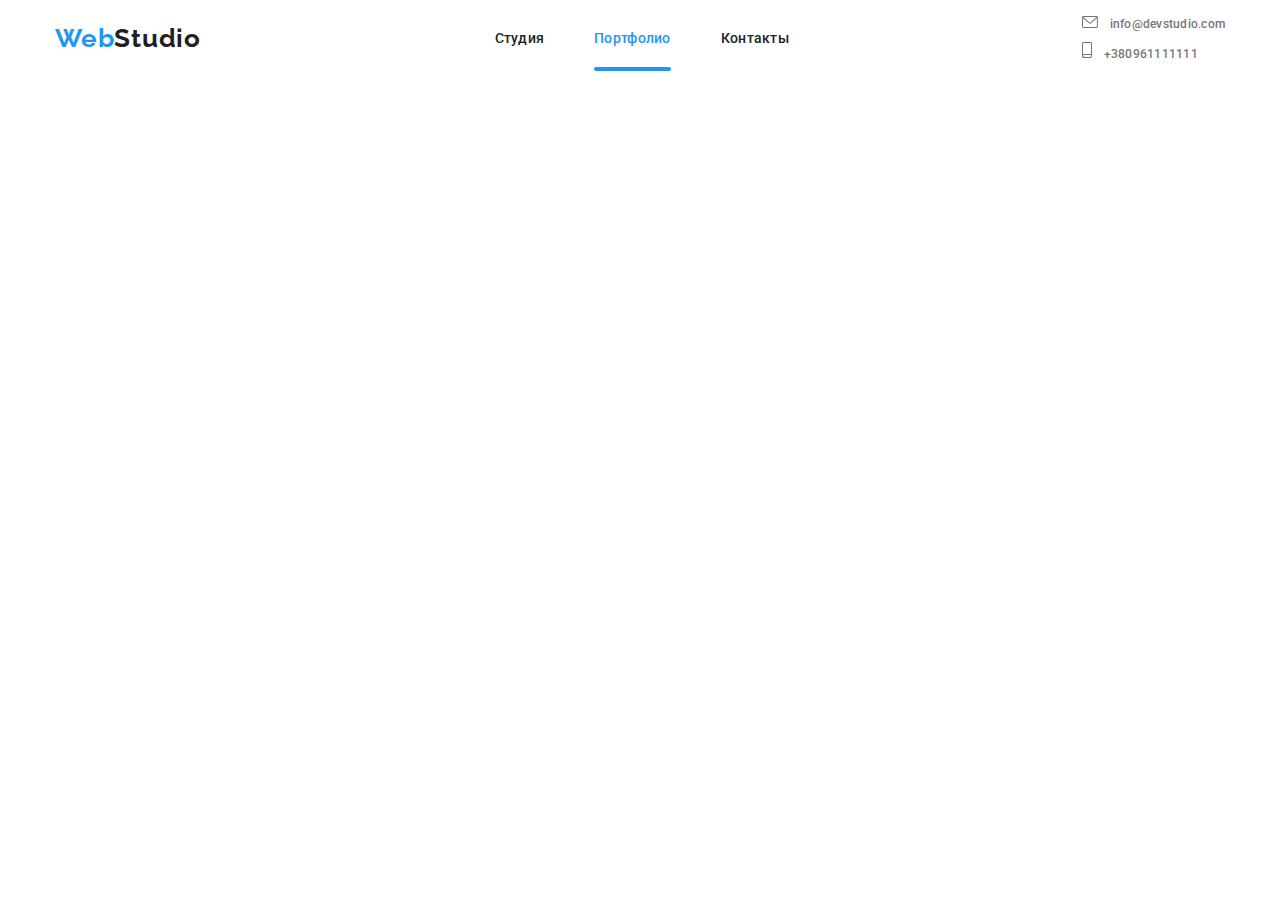
==== commit 330cfb47: "/" ====
--- a/portfolio.html
+++ b/portfolio.html
@@ -13,47 +13,98 @@
       href="https://cdnjs.cloudflare.com/ajax/libs/modern-normalize/1.1.0/modern-normalize.min.css"
     />
     <link rel="stylesheet" href="./css/main.min.css" />
-    <link rel="stylesheet" href="./css/styles.css">
 </head>
 <body>
-    <header class="header">
-        <div class="container header-container">
-          <a href="" class="link logo-header"
-            >Web<span class="logo-dark">Studio</span></a>
-          <nav class="header-nav">
-            <ul class="list header-list">
-              <li class="header-list__item">
-                <a class="link header-list__link" href="./index.html">Студия</a>
-              </li>
-              <li class="header-list__item">
-                <a class="current link header-list__link" href="./portfolio.html">Портфолио</a>
-              </li>
-              <li class="header-list__item">
-                <a class="link header-list__link" href="">Контакты</a>
-              </li>
-            </ul>
-          </nav>
-          <ul class="list header-contact">
-            <li class="header-list__item">
-              <a class="link header-list__mail" href="mailto:info@devstudio.com">
-                <svg class="header-list__img-icon" width="16" height="12">
-                  <use href="./image/icons.svg#icon-envelope"></use>
-                </svg>
-                info@devstudio.com</a
-              >
-            </li>
-            <li class="header-list__item">
-              <a class="link header-list__tel" href="tel:+380961111111">
-                <svg class="header-list__img-icon" width="10" height="16">
-                  <use href="./image/icons.svg#icon-smartphone"></use>
-                </svg>
-                +380961111111</a
-              >
-            </li>
-          </ul>
-        </div>
-      </header>
-    <main>
+  <header class="header">
+    <div class="container header__container">
+      <a href="" class="link logo-header"
+        >Web<span class="logo-dark">Studio</span></a>
+      <nav class="header-nav">
+        <ul class="list header-list">
+          <li class="header-list__item-nav">
+            <a class="link header-list__link" href="./index.html">Студия</a>
+          </li>
+          <li class="header-list__item-nav">
+            <a class="current link header-list__link" href="./portfolio.html">Портфолио</a>
+          </li>
+          <li class="header-list__item-nav">
+            <a class="link header-list__link" href="">Контакты</a>
+          </li>
+        </ul>
+      </nav>
+      <button type="button" class="mobile-menu-btn"  data-menu-open>
+        <svg 
+          class="mobile-menu-btn__icon"
+          width="40"
+          height="40">
+          <use href="./image/icons.svg#icon-mobile-menu-btn"></use>
+        </svg>
+      </button>
+      <ul class="list header-contact">
+        <li class="header-list__item-contact">
+          <a class="link header-list__mail" href="mailto:info@devstudio.com">
+            <svg class="header-list__img-icon" width="16" height="12">
+              <use href="./image/icons.svg#icon-envelope"></use>
+            </svg>
+            info@devstudio.com</a
+          >
+        </li>
+        <li class="header-list__item-contact">
+          <a class="link header-list__tel" href="tel:+380961111111">
+            <svg class="header-list__img-icon" width="10" height="16">
+              <use href="./image/icons.svg#icon-smartphone"></use>
+            </svg>
+            +380961111111</a
+          >
+        </li>
+      </ul>
+    </div>
+    <div class="mobile-menu" data-menu>
+      <div class="container mobile-menu__container">
+      <button type="button" class="mobile-menu__close-btn" data-menu-close>
+        <svg class="mobile-menu__close-icon"
+              width="40"
+              height="40">
+          <use href="./image/icons.svg#icon-close-btn"></use>
+        </svg>
+      </button>
+      <ul class="mobile-menu__nav-list list">
+        <li class="mobile-menu__nav-item item">
+          <a class="mobile-menu__nav-link link" href="">Студия</a>
+        </li>
+        <li class="mobile-menu__nav-item item">
+          <a class="mobile-menu__nav-link link" href="">Портфолио</a>
+        </li>
+        <li class="mobile-menu__nav-item item">
+          <a class="mobile-menu__nav-link link" href="">Контакт</a>
+        </li>
+      </ul>
+      <ul class="mobile-menu__contact-list list">
+        <li class="mobile-menu__contact-tel item">
+          <a class="mobile-menu__contact-link link" href="tel:+380961111111">+38 096 111 11 11</a>
+        </li>
+        <li class="mobile-menu__contact-mail item">
+          <a class="mobile-menu__contact-link link" href="mailto:info@devstudio.com">info@devstudio.com</a>
+        </li>
+      </ul>
+      <ul class="mobile-menu__social-list list">
+        <li class="mobile-menu__social-item item">
+          <a class="mobile-menu__social-link link" href="">Instagram</a>
+        </li>
+        <li class="mobile-menu__social-item item">
+          <a class="mobile-menu__social-link link" href="">Twitter</a>
+        </li>
+        <li class="mobile-menu__social-item item">
+          <a class="mobile-menu__social-link link" href="">Facebook</a>
+        </li>
+        <li class="mobile-menu__social-item item">
+          <a class="mobile-menu__social-link link" href="">LinkedIn</a>
+        </li>
+      </ul>
+    </div>
+    </div>
+  </header>
+    <!-- <main>
         <section class="navigation">
             <div class="container">
                 <h2 class="visually-hidden">Заголовок-второй</h2>
@@ -299,6 +350,6 @@
             </div>
         </form>
         </div>
-      </footer>
+      </footer> -->
 </body>
 </html>--- a/css/main.min.css
+++ b/css/main.min.css
@@ -1,2 +1,2 @@
-:root{--main-color: #212121;--color-title: #FFFFFF;--text-color: #757575;--color-hover: #2196F3;--background-header: #FFFFFF;--background-hero: #2F303A;--background-section: #E5E5E5;--background-content:#F5F4FA;--footer-color-logo: #FFFFFF;--header-boder-color: #ECECEC;--border-color:  #EEEEEE;--background-icon: #AFB1B8;--footer-icon: rgba(255, 255, 255, 0.1)}.visually-hidden{position:absolute;width:1px;height:1px;margin:-1px;border:0;padding:0;white-space:nowrap;clip-path:inset(100%);clip:rect(0 0 0 0);overflow:hidden}body{font-family:Roboto, sans-serif}h1,h2,h3,p,ul{margin:0;padding:0}.list{list-style:none}.link{text-decoration:none}img{display:block;max-width:100%;height:auto}.container{width:1200px;padding-left:15px;padding-right:15px;margin:0 auto}.logo-header{display:inline-block;font-family:Raleway;font-weight:700;font-size:26px;line-height:1.19;letter-spacing:0.03em;color:var(--color-hover);margin-right:93px;padding-top:24px;padding-bottom:24px}.logo-header__dark{color:var(--main-color)}.hero-title{font-weight:900;font-size:44px;line-height:1.36;letter-spacing:0.06em;text-transform:uppercase;width:696px;margin:auto;margin-bottom:30px;color:var(--color-title)}.hero-btn{font-family:inherit;font-weight:700;font-size:16px;line-height:1.87;text-align:center;letter-spacing:0.06em;color:var(--color-title);background-color:var(--color-hover);cursor:pointer;border-radius:4px;box-shadow:0px 4px 4px rgba(0,0,0,0.15);padding:10px 32px;transition:background-color 250ms cubic-bezier(0.4, 0, 0.2, 1)}.hero-btn:hover,.hero-btn:focus{background-color:var(--color-hover)}.section-image-list{display:flex;justify-content:center}.section-image-item+.section-image-item{margin-left:30px}.section-img{width:270px;height:120px;display:flex;justify-content:center;align-items:center;border-radius:4px;margin-bottom:30px;background-color:var(--background-content);color:var(--main-color)}.section-image-icon{fill:currentColor}.logo-white{color:var(--footer-color-logo)}.logo-footer{display:inline-block;font-family:Raleway;font-weight:700;font-size:26px;line-height:1.19;letter-spacing:0.03em;color:var(--color-hover);margin-bottom:20px}.subscribe-name{margin-bottom:20px;font-weight:700;font-size:14px;line-height:1.14;letter-spacing:0.03em;text-transform:uppercase;color:var(--color-title)}.subscribe-wrapper{display:flex}.subscribe-input{width:358px;height:50px;padding-left:16px;margin-right:12px;border:1px solid rgba(255,255,255,0.3);box-sizing:border-box;filter:drop-shadow(0px 4px 4px rgba(0,0,0,0.15));border-radius:4px;background-color:transparent;color:var(--color-title);transition:border-color 250ms cubic-bezier(0.4, 0, 0.2, 1)}.subscribe-inputt:focus{outline:none;border-color:var(--color-hover)}.subscribe-input::placeholder{display:flex;align-items:center;font-weight:400;font-size:16px;line-height:1.25;letter-spacing:0.03em;color:rgba(255,255,255,0.6)}.subscribe-btn{display:flex;justify-content:center;align-items:center;width:200px;height:50px;padding:0;cursor:pointer;box-shadow:0px 4px 4px rgba(0,0,0,0.15);border-radius:4px;border:none;background:var(--color-hover);font-weight:700;font-size:16px;line-height:30px;text-align:center;letter-spacing:0.06em;color:var(--color-title)}.subscribe-icon{margin-left:10px}.navigation-btn{font-weight:500;font-size:16px;line-height:1.62;text-align:center;letter-spacing:0.03em;color:var(--main-color);background-color:var(--background-content);border-radius:4px;border:var(--border-color);cursor:pointer;padding:6px 22px;transition:background-color 250ms cubic-bezier(0.4, 0, 0.2, 1),color 250ms cubic-bezier(0.4, 0, 0.2, 1),box-shadow 250ms cubic-bezier(0.4, 0, 0.2, 1)}.navigation-btn:not(:last-child){margin-right:8px}.navigation-btn:hover,.navigation-btn:focus{background-color:var(--color-hover);color:var(--footer-color-logo);box-shadow:0px 3px 1px rgba(0,0,0,0.1),0px 1px 2px rgba(0,0,0,0.08),0px 2px 2px rgba(0,0,0,0.12)}.overlay{position:absolute;font-family:'Roboto';font-weight:400;font-size:18px;line-height:1.56;letter-spacing:0.03em;text-align:left;background-color:rgba(33,150,243,0.9);color:var(--color-title);padding:63px 24px;top:0;left:0;width:100%;height:100%;transform:translateY(100%);transition:transform 250ms cubic-bezier(0.4, 0, 0.2, 1)}.modal{position:absolute;top:50%;left:50%;transform:translate(-50%, -50%);width:528px;height:581px;background-color:var(--background-header);box-shadow:0px 1px 3px rgba(0,0,0,0.12),0px 1px 1px rgba(0,0,0,0.14),0px 2px 1px rgba(0,0,0,0.2);border-radius:4px;padding:40px}.modal-close-btn{position:absolute;display:flex;justify-content:center;align-items:center;top:8px;right:8px;width:30px;height:30px;border-radius:50%;background:var(--background-header);border:1px solid rgba(0,0,0,0.1);box-sizing:border-box;padding:0;cursor:pointer}.modal-close-btn:hover .modal-icon-close,.modal-close-btn:focus .modal-icon-close{fill:var(--color-hover)}.modal-icon-close{transition:fill 250ms cubic-bezier(0.4, 0, 0.2, 1)}.contakt-form-text{font-weight:700;font-size:20px;line-height:23px;text-align:center;letter-spacing:0.03em;margin-bottom:12px;color:var(--main-color)}.contakt-form-input-icon{position:absolute;top:50%;left:12px;transform:translateY(-50%);display:block;transition:fill 250ms cubic-bezier(0.4, 0, 0.2, 1)}.contakt-form-field{display:block;font-family:'Roboto';font-style:normal;font-weight:400;font-size:12px;line-height:1.17;letter-spacing:0.01em;color:#757575;margin-bottom:4px}.contakt-form-input{padding:0;width:100%;height:40px;padding-left:42px;border:1px solid rgba(33,33,33,0.2);box-sizing:border-box;border-radius:4px;transition:border-color 250ms cubic-bezier(0.4, 0, 0.2, 1)}.contakt-form-input:focus{outline:none;border-color:var(--color-hover)}.contakt-form-input:focus+.contakt-form-input-icon{fill:var(--color-hover)}.contakt-form-input-icon{outline:none}.contakt-form-imput-wrapper{position:relative;display:block;margin-bottom:10px}.contakt-form-input-icon{position:absolute;display:block;top:50%;left:12px;transform:translateY(-50%)}.contact-form-checkbox-wrapper{margin-bottom:30px}.contakt-form-message{width:100%;height:120px;padding:12px 16px;resize:none;margin-bottom:20px;border:1px solid rgba(33,33,33,0.2);box-sizing:border-box;border-radius:4px;transition:border-color 250ms cubic-bezier(0.4, 0, 0.2, 1)}.contakt-form-message::placeholder{color:rgba(117,117,117,0.5)}.contakt-form-message:focus{outline:none;border-color:var(--color-hover)}.contact-form-submit-btn{display:flex;justify-content:center;align-items:center;text-align:center;width:200px;height:50px;padding:0;margin:auto;font-weight:700;font-size:16px;line-height:1.88;letter-spacing:0.06em;color:var(--background-header);background:var(--color-hover);box-shadow:0px 4px 4px rgba(0,0,0,0.15);border-radius:4px;transition:backround 250ms cubic-bezier(0.4, 0, 0.2, 1)}.contact-form-submit-btn:hover,.contact-form-submit-btn:focus{background:#188CE8}.contact-form-checkbox-agreement::before{content:"";display:flex;justify-content:center;align-items:center;width:16px;height:16px;margin-right:8px;margin-top:3px;border:2px solid var(--main-color);border-radius:3px;cursor:pointer;transition:border-color 250ms cubic-bezier(0.4, 0, 0.2, 1)}.contact-form-checkbox-agreement{display:flex;justify-content:center;font-weight:400;font-size:14px;line-height:1.71;letter-spacing:0.03em;color:var(--text-color)}.contact-form-checkbox-agreement::before{content:"";display:flex;justify-content:center;align-items:center;width:16px;height:16px;margin-right:8px;margin-top:3px;border:2px solid var(--main-color);border-radius:3px;cursor:pointer;transition:border-color 250ms cubic-bezier(0.4, 0, 0.2, 1)}.chackbox-accept-policy:checked+.contact-form-checkbox-agreement::before{background-image:url(../image/icon-check.svg);background-position:center}.chackbox-accept-policy:focus+.contact-form-checkbox-agreement::before{outline:none;border-color:var(--color-hover)}.chackbox-accept-policy:hover+.contact-form-checkbox-agreement::before{outline:none;border-color:var(--color-hover)}.policy{font-style:normal;font-weight:400;font-size:14px;line-height:1.71;letter-spacing:0.03em;text-decoration-line:underline;color:var(--color-hover)}.visually-hidden{position:absolute;border:0;padding:0;white-space:nowrap;clip-path:inset(100%);clip:rect(0 0 0 0);overflow:hidden}.backdrop{position:fixed;top:0;left:0;width:100vw;height:100vh;background-color:rgba(0,0,0,0.2);transition:opacity 250ms cubic-bezier(0.4, 0, 0.2, 1),visibility 250ms cubic-bezier(0.4, 0, 0.2, 1)}.backdrop.is-hidden{opacity:0;visibility:hidden;pointer-events:none}.header{background-color:var(--header-background);border:1px solid var(--header-boder-color)}.header-container{display:flex;align-items:center}.header-list{display:flex;text-align:center}.header-list.current{color:var(--color-hover)}.header-list.current{color:var(--color-hover)}.logo-header{display:inline-block;font-family:Raleway;font-weight:700;font-size:26px;line-height:1.19;letter-spacing:0.03em;color:var(--color-hover);margin-right:93px;padding-top:24px;padding-bottom:24px}.logo-dark{color:var(--main-color)}.header-list__item{font-weight:500;font-size:14px;line-height:1.14;letter-spacing:0.02em;color:var(--main-color);accent-color:green}.header-list__item:not(:last-child){margin-right:50px}.header-list__link{position:relative;display:inline-block;color:var(--main-color);padding:32px 0;transition:color 250ms cubic-bezier(0.4, 0, 0.2, 1)}.header-list__link:hover,.header-list__link:focus{color:var(--color-hover)}.current::after{display:block;position:absolute;bottom:-1px;content:'';width:100%;height:4px;background:var(--color-hover);border-radius:2px}.header-contact{display:flex;margin-left:auto}.header-list__mail{font-weight:500;font-size:14px;line-height:1.14;letter-spacing:0.02em;color:var(--text-color);display:flex;align-items:center;padding:32px 0;transition:color 250ms cubic-bezier(0.4, 0, 0.2, 1)}.header-list__mail:hover,.header-list__mail:focus{color:var(--color-hover)}.header-list__img-icon{margin-right:10px;fill:currentColor}.header-list__tel{font-weight:500;font-size:14px;line-height:1.14;letter-spacing:0.02em;color:var(--text-color);display:flex;align-items:center;padding:32px 0;transition:color 250ms cubic-bezier(0.4, 0, 0.2, 1)}.header-list__tel:hover,.header-list__tel:focus{color:var(--color-hover)}.hero{padding-top:200px;padding-bottom:200px;background-color:var(--background-hero);text-align:center;max-width:1600px;min-height:600px;margin-left:auto;margin-right:auto;background-image:linear-gradient(rgba(47,48,58,0.4), rgba(47,48,58,0.4)),url(../image/ImgHERO.jpg);background-repeat:no-repeat;background-position:center;background-size:cover}.section{padding-top:94px;padding-bottom:94px;background-color:var(--section-background)}.section-list{display:flex}.section-pretitle{font-weight:700;font-size:14px;line-height:1.14;letter-spacing:0.03em;text-transform:uppercase;color:var(--main-color);margin-bottom:10px}.section-text{font-weight:400;font-size:14px;line-height:1.71;letter-spacing:0.03em;color:var(--text-color)}.section-list__item{width:270px;justify-content:center}.section-list__item:not(:last-child){margin-right:30px}.work{padding-bottom:94px}.work-list{display:flex}.work-title{font-weight:700;font-size:36px;line-height:42px;text-align:center;letter-spacing:0.03em;color:var(--main-color);margin-bottom:50px}.work-list__item{position:relative;display:flex}.work-list__item:not(:last-child){margin-right:30px}.work-item-text{position:absolute;display:flex;align-items:flex-end;justify-content:center;align-items:center;font-family:'Roboto';font-weight:700;font-size:14px;line-height:1.14;text-align:center;letter-spacing:0.03em;text-transform:uppercase;background:rgba(47,48,58,0.8);color:var(--background-header);left:0;bottom:0;width:100%;height:70px}.content{padding-top:94px;padding-bottom:94px;background-color:var(--background-content)}.content-title{font-weight:700;font-size:36px;line-height:1.16;text-align:center;letter-spacing:0.03em;color:var(--content-title);margin-bottom:50px}.content-list{display:flex}.content-item{height:428px;width:270px;border-radius:0px 0px 4px 4px;background-color:var(--background-header);box-shadow:0px 1px 3px rgba(0,0,0,0.12),0px 1px 1px rgba(0,0,0,0.14),0px 2px 1px rgba(0,0,0,0.2)}.content-item:not(:last-child){margin-right:30px}.content-text{padding:30px 0}.content-after-title{font-weight:500;font-size:16px;line-height:1.19;text-align:center;letter-spacing:0.03em;color:var(--main-color);margin-bottom:10px}.content-headline{font-weight:400;font-size:16px;line-height:1.19;text-align:center;letter-spacing:0.03em;color:var(--text-color);margin-bottom:16px}.content-team-list{display:flex;justify-content:center}.content-team-item+.content-team-item{margin-left:10px}.content-team-link{width:44px;height:44px;display:flex;justify-content:center;align-items:center;border-radius:50%;background-color:var(--background-header);color:var(--background-icon);transition:background-color 250ms cubic-bezier(0.4, 0, 0.2, 1)}.content-team-link:hover,.content-team-link:focus{background-color:var(--color-hover);color:var(--color-title)}.content-team-link:hover.content-team-icon,.content-team-link:hover.content-team-icon,.content-team-link:focus.content-team-icon,.content-team-link:focus.content-team-icon{fill:var(--color-title)}.content-team-icon{fill:currentColor}.client{padding-top:94px;padding-bottom:94px}.client-title{font-weight:700;font-size:36px;line-height:1.16;text-align:center;letter-spacing:0.03em;color:var(--main-color);margin-bottom:50px}.client-list{display:flex;justify-content:center}.client-link{width:170px;height:92px;display:flex;justify-content:center;align-items:center;border-radius:4px;border:1px solid var(--background-icon);background-color:var(--background-header);color:var(--background-icon);transition:fill 250ms cubic-bezier(0.4, 0, 0.2, 1),border 250ms cubic-bezier(0.4, 0, 0.2, 1)}.client-link:hover,.client-link:focus{border:1px solid var(--color-hover)}.client-link:hover .client-icon,.client-link:focus .client-icon{fill:var(--color-hover)}.client-item+.client-item{margin-left:30px}.client-icon{fill:currentColor}.footer{padding-top:60px;padding-bottom:60px;background-color:var(--background-hero)}.footer-container{display:flex;align-items:baseline}.footer-address{margin-right:70px}.footer-item:not(:last-child){margin-bottom:9px}.footer-link-location{font-weight:400;font-size:14px;line-height:1.71;letter-spacing:0.03em;color:var(--color-title);margin-bottom:9px;transition:color 250ms cubic-bezier(0.4, 0, 0.2, 1)}.footer-link-location:hover,.footer-link-location:focus{color:var(--color-hover)}.footer-link-tel{font-size:14px;line-height:1.71;letter-spacing:0.03em;color:rgba(255,255,255,0.6);transition:color 250ms cubic-bezier(0.4, 0, 0.2, 1)}.footer-link-tel:hover,.footer-link-tel:focus{color:var(--color-hover)}.footer-link-mail{font-size:14px;line-height:1.71;letter-spacing:0.03em;color:rgba(255,255,255,0.6);transition:color 250ms cubic-bezier(0.4, 0, 0.2, 1)}.footer-link-mail:hover,.footer-link-mail:focus{color:var(--color-hover)}.footer-tel{margin-bottom:9px}.footer-socialnetwork{margin-right:auto}.footer-title{font-weight:bold;font-size:14px;line-height:1.14;letter-spacing:0.03em;text-transform:uppercase;color:var(--color-title);margin-bottom:20px}.footer-network-list{display:flex}.footer-network-link{width:44px;height:44px;display:flex;justify-content:center;align-items:center;border-radius:50%;background-color:var(--footer-icon);color:var(--color-title);transition:background-color 250ms cubic-bezier(0.4, 0, 0.2, 1)}.footer-network-link:hover,.footer-network-link:focus{background-color:var(--color-hover)}.footer-network-item:not(:last-child){margin-right:10px}.footer-network-icon{fill:currentColor}.navigation{padding-top:94px;padding-bottom:94px}.navigation-list{display:flex;justify-content:center;margin-bottom:50px}.navigation-list.active{background-color:var(--color-hover);box-shadow:0px 3px 1px rgba(0,0,0,0.1),0px 1px 2px rgba(0,0,0,0.08),0px 2px 2px rgba(0,0,0,0.12);border-radius:4px;color:var(--background-header)}.btn-item:not(:last-child){margin-right:8px}.nav-list{display:flex;flex-wrap:wrap}.navigation-item{text-align:left;width:370px;margin-right:30px;margin-bottom:30px}.navigation-item:nth-child(3n){margin-right:0}.navigation-item:nth-last-child(-n+3){margin-bottom:0}.navigation-link{display:block}.navigation-link:hover,.navigation-link:focus{box-shadow:0px 1px 1px rgba(0,0,0,0.12),0px 4px 4px rgba(0,0,0,0.06),1px 4px 6px rgba(0,0,0,0.16)}.navigation-link:hover .overlay,.navigation-link:focus .overlay{transform:translateY(0%)}.nav-text{padding:20px 24px;border:1px solid var(--border-color)}.navigation-title{font-weight:700;font-size:18px;line-height:2.00;letter-spacing:0.06em;color:var(--main-color);margin-bottom:4px}.navigation-text{font-weight:400;font-size:16px;line-height:1.87;letter-spacing:0.03em;color:var(--text-color)}.navigation-link-img{position:relative;overflow:hidden}
+:root{--main-color: #212121;--color-title: #FFFFFF;--text-color: #757575;--color-hover: #2196F3;--background-header: #FFFFFF;--background-hero: #2F303A;--background-section: #E5E5E5;--background-content:#F5F4FA;--footer-color-logo: #FFFFFF;--header-boder-color: #ECECEC;--border-color:  #EEEEEE;--background-icon: #AFB1B8;--footer-icon: rgba(255, 255, 255, 0.1)}.visually-hidden{position:absolute;width:1px;height:1px;margin:-1px;border:0;padding:0;white-space:nowrap;clip-path:inset(100%);clip:rect(0 0 0 0);overflow:hidden}body{font-family:Roboto, sans-serif}h1,h2,h3,p,ul{margin:0;padding:0}.list{list-style:none}.link{text-decoration:none}img{display:block;max-width:100%;height:auto}.container{padding-left:15px;padding-right:15px}@media screen and (min-width: 480px){.container{width:480px;margin-left:auto;margin-right:auto}}@media screen and (min-width: 768px){.container{width:768px}}@media screen and (min-width: 1200px){.container{width:1200px}}.logo-header{display:inline-block;font-family:Raleway;font-weight:700;font-size:26px;line-height:1.19;letter-spacing:0.03em;color:var(--color-hover)}.logo-dark{color:var(--main-color)}.hero-title{font-weight:900;font-size:44px;line-height:1.36;letter-spacing:0.06em;text-transform:uppercase;width:696px;margin:auto;margin-bottom:30px;color:var(--color-title)}.hero-btn{font-family:inherit;font-weight:700;font-size:16px;line-height:1.87;text-align:center;letter-spacing:0.06em;color:var(--color-title);background-color:var(--color-hover);cursor:pointer;border-radius:4px;box-shadow:0px 4px 4px rgba(0,0,0,0.15);padding:10px 32px;transition:background-color 250ms cubic-bezier(0.4, 0, 0.2, 1)}.hero-btn:hover,.hero-btn:focus{background-color:var(--color-hover)}.section-image-list{display:flex;justify-content:center}.section-image-item+.section-image-item{margin-left:30px}.section-img{width:270px;height:120px;display:flex;justify-content:center;align-items:center;border-radius:4px;margin-bottom:30px;background-color:var(--background-content);color:var(--main-color)}.section-image-icon{fill:currentColor}.logo-white{color:var(--footer-color-logo)}.logo-footer{display:inline-block;font-family:Raleway;font-weight:700;font-size:26px;line-height:1.19;letter-spacing:0.03em;color:var(--color-hover);margin-bottom:20px}.subscribe-name{margin-bottom:20px;font-weight:700;font-size:14px;line-height:1.14;letter-spacing:0.03em;text-transform:uppercase;color:var(--color-title)}.subscribe-wrapper{display:flex}.subscribe-input{width:358px;height:50px;padding-left:16px;margin-right:12px;border:1px solid rgba(255,255,255,0.3);box-sizing:border-box;filter:drop-shadow(0px 4px 4px rgba(0,0,0,0.15));border-radius:4px;background-color:transparent;color:var(--color-title);transition:border-color 250ms cubic-bezier(0.4, 0, 0.2, 1)}.subscribe-inputt:focus{outline:none;border-color:var(--color-hover)}.subscribe-input::placeholder{display:flex;align-items:center;font-weight:400;font-size:16px;line-height:1.25;letter-spacing:0.03em;color:rgba(255,255,255,0.6)}.subscribe-btn{display:flex;justify-content:center;align-items:center;width:200px;height:50px;padding:0;cursor:pointer;box-shadow:0px 4px 4px rgba(0,0,0,0.15);border-radius:4px;border:none;background:var(--color-hover);font-weight:700;font-size:16px;line-height:30px;text-align:center;letter-spacing:0.06em;color:var(--color-title)}.subscribe-icon{margin-left:10px}.navigation-btn{font-weight:500;font-size:16px;line-height:1.62;text-align:center;letter-spacing:0.03em;color:var(--main-color);background-color:var(--background-content);border-radius:4px;border:var(--border-color);cursor:pointer;padding:6px 22px;transition:background-color 250ms cubic-bezier(0.4, 0, 0.2, 1),color 250ms cubic-bezier(0.4, 0, 0.2, 1),box-shadow 250ms cubic-bezier(0.4, 0, 0.2, 1)}.navigation-btn:not(:last-child){margin-right:8px}.navigation-btn:hover,.navigation-btn:focus{background-color:var(--color-hover);color:var(--footer-color-logo);box-shadow:0px 3px 1px rgba(0,0,0,0.1),0px 1px 2px rgba(0,0,0,0.08),0px 2px 2px rgba(0,0,0,0.12)}.overlay{position:absolute;font-family:'Roboto';font-weight:400;font-size:18px;line-height:1.56;letter-spacing:0.03em;text-align:left;background-color:rgba(33,150,243,0.9);color:var(--color-title);padding:63px 24px;top:0;left:0;width:100%;height:100%;transform:translateY(100%);transition:transform 250ms cubic-bezier(0.4, 0, 0.2, 1)}.modal{position:absolute;top:50%;left:50%;transform:translate(-50%, -50%);width:528px;height:581px;background-color:var(--background-header);box-shadow:0px 1px 3px rgba(0,0,0,0.12),0px 1px 1px rgba(0,0,0,0.14),0px 2px 1px rgba(0,0,0,0.2);border-radius:4px;padding:40px}.modal-close-btn{position:absolute;display:flex;justify-content:center;align-items:center;top:8px;right:8px;width:30px;height:30px;border-radius:50%;background:var(--background-header);border:1px solid rgba(0,0,0,0.1);box-sizing:border-box;padding:0;cursor:pointer}.modal-close-btn:hover .modal-icon-close,.modal-close-btn:focus .modal-icon-close{fill:var(--color-hover)}.modal-icon-close{transition:fill 250ms cubic-bezier(0.4, 0, 0.2, 1)}.contakt-form-text{font-weight:700;font-size:20px;line-height:23px;text-align:center;letter-spacing:0.03em;margin-bottom:12px;color:var(--main-color)}.contakt-form-input-icon{position:absolute;top:50%;left:12px;transform:translateY(-50%);display:block;transition:fill 250ms cubic-bezier(0.4, 0, 0.2, 1)}.contakt-form-field{display:block;font-family:'Roboto';font-style:normal;font-weight:400;font-size:12px;line-height:1.17;letter-spacing:0.01em;color:#757575;margin-bottom:4px}.contakt-form-input{padding:0;width:100%;height:40px;padding-left:42px;border:1px solid rgba(33,33,33,0.2);box-sizing:border-box;border-radius:4px;transition:border-color 250ms cubic-bezier(0.4, 0, 0.2, 1)}.contakt-form-input:focus{outline:none;border-color:var(--color-hover)}.contakt-form-input:focus+.contakt-form-input-icon{fill:var(--color-hover)}.contakt-form-input-icon{outline:none}.contakt-form-imput-wrapper{position:relative;display:block;margin-bottom:10px}.contakt-form-input-icon{position:absolute;display:block;top:50%;left:12px;transform:translateY(-50%)}.contact-form-checkbox-wrapper{margin-bottom:30px}.contakt-form-message{width:100%;height:120px;padding:12px 16px;resize:none;margin-bottom:20px;border:1px solid rgba(33,33,33,0.2);box-sizing:border-box;border-radius:4px;transition:border-color 250ms cubic-bezier(0.4, 0, 0.2, 1)}.contakt-form-message::placeholder{color:rgba(117,117,117,0.5)}.contakt-form-message:focus{outline:none;border-color:var(--color-hover)}.contact-form-submit-btn{display:flex;justify-content:center;align-items:center;text-align:center;width:200px;height:50px;padding:0;margin:auto;font-weight:700;font-size:16px;line-height:1.88;letter-spacing:0.06em;color:var(--background-header);background:var(--color-hover);box-shadow:0px 4px 4px rgba(0,0,0,0.15);border-radius:4px;transition:backround 250ms cubic-bezier(0.4, 0, 0.2, 1)}.contact-form-submit-btn:hover,.contact-form-submit-btn:focus{background:#188CE8}.contact-form-checkbox-agreement::before{content:"";display:flex;justify-content:center;align-items:center;width:16px;height:16px;margin-right:8px;margin-top:3px;border:2px solid var(--main-color);border-radius:3px;cursor:pointer;transition:border-color 250ms cubic-bezier(0.4, 0, 0.2, 1)}.contact-form-checkbox-agreement{display:flex;justify-content:center;font-weight:400;font-size:14px;line-height:1.71;letter-spacing:0.03em;color:var(--text-color)}.contact-form-checkbox-agreement::before{content:"";display:flex;justify-content:center;align-items:center;width:16px;height:16px;margin-right:8px;margin-top:3px;border:2px solid var(--main-color);border-radius:3px;cursor:pointer;transition:border-color 250ms cubic-bezier(0.4, 0, 0.2, 1)}.chackbox-accept-policy:checked+.contact-form-checkbox-agreement::before{background-image:url(../image/icon-check.svg);background-position:center}.chackbox-accept-policy:focus+.contact-form-checkbox-agreement::before{outline:none;border-color:var(--color-hover)}.chackbox-accept-policy:hover+.contact-form-checkbox-agreement::before{outline:none;border-color:var(--color-hover)}.policy{font-style:normal;font-weight:400;font-size:14px;line-height:1.71;letter-spacing:0.03em;text-decoration-line:underline;color:var(--color-hover)}.visually-hidden{position:absolute;border:0;padding:0;white-space:nowrap;clip-path:inset(100%);clip:rect(0 0 0 0);overflow:hidden}.backdrop{position:fixed;top:0;left:0;width:100vw;height:100vh;background-color:rgba(0,0,0,0.2);transition:opacity 250ms cubic-bezier(0.4, 0, 0.2, 1),visibility 250ms cubic-bezier(0.4, 0, 0.2, 1)}.backdrop.is-hidden{opacity:0;visibility:hidden;pointer-events:none}.header{position:relative;padding-top:16px;padding-bottom:16px}.header__container{display:flex;justify-content:space-between;align-items:center}@media screen and (max-width: 767px){.header-list{display:none}.header-contact{display:none}.mobile-menu-btn{background-color:transparent;border:none;padding:0}.mobile-menu-btn:hover .mobile-menu-btn__icon,.mobile-menu-btn:focus .mobile-menu-btn__icon{fill:var(--color-hover)}.mobile-menu{position:absolute;top:0;left:0;width:100%;height:100wh;overflow:auto;background-color:#fff;opacity:0;visibility:hidden;pointer-events:none;transition:opacity 250ms linear, visibility 250ms linear}.mobile-menu.is-open{opacity:1;visibility:visible;pointer-events:auto}.mobile-menu__close-btn{position:absolute;top:10px;right:15px;background-color:transparent;border:none;padding:0}.mobile-menu__close-btn:hover .mobile-menu__close-icon,.mobile-menu__close-btn:focus .mobile-menu__close-icon{fill:var(--color-hover)}.mobile-menu__container{position:relative;padding-top:48px;padding-bottom:48px}.mobile-menu__nav-list{padding-bottom:306px}.mobile-menu__nav-item{font-weight:500;font-size:40px;line-height:1.17;letter-spacing:0.02em;color:var(--main-color)}.mobile-menu__nav-item:not(:last-child){margin-bottom:32px}.mobile-menu__nav-link{color:var(--main-color)}.mobile-menu__nav-link:hover,.mobile-menu__nav-link:focus{color:var(--color-hover)}.mobile-menu__contact-tel{font-weight:500;font-size:34px;line-height:1.18;letter-spacing:0.02em;color:#757575;margin-bottom:32px}.mobile-menu__contact-mail{font-weight:500;font-size:24px;line-height:1.17;letter-spacing:0.02em;color:#757575;padding-bottom:64px}.mobile-menu__contact-link{color:#757575}.mobile-menu__contact-link:hover,.mobile-menu__contact-link:focus{color:#2196F3}.mobile-menu__social-list{display:flex}.mobile-menu__social-item{font-weight:500;font-size:18px;line-height:1.22;letter-spacing:0.02em;color:#2196F3}.mobile-menu__social-item:not(:last-child){margin-right:20px}.mobile-menu__social-link{color:#2196F3}}@media screen and (min-width: 768px){.mobile-menu{display:none}.mobile-menu-btn{display:none}.header-list{display:flex}.header-list .current{color:var(--color-hover)}.header-list__item-nav{font-weight:500;font-size:14px;line-height:1.14;letter-spacing:0.02em}.header-list__item-nav:not(:last-child){margin-right:50px}.header-list__link{position:relative;color:var(--main-color)}.header-list__link:hover,.header-list__link:focus{color:var(--color-hover)}.current::after{display:block;position:absolute;content:'';width:100%;height:4px;background:var(--color-hover);border-radius:2px;margin-left:auto;margin-right:auto;margin-top:20px}.header-list__item-contact{font-weight:500;font-size:12px;line-height:1.16;letter-spacing:0.02em}.header-list__item-contact:not(:last-child){margin-bottom:10px}.header-list__mail,.header-list__tel{color:#757575}.header-list__mail:hover,.header-list__mailfocus,.header-list__tel:hover,.header-list__telfocus{color:var(--color-hover)}.header-list__img-icon{margin-right:8px;fill:#757575}}.hero{padding-top:200px;padding-bottom:200px;background-color:var(--background-hero);text-align:center;max-width:1600px;min-height:600px;margin-left:auto;margin-right:auto;background-image:linear-gradient(rgba(47,48,58,0.4), rgba(47,48,58,0.4)),url(../image/ImgHERO.jpg);background-repeat:no-repeat;background-position:center;background-size:cover}.section{padding-top:94px;padding-bottom:94px;background-color:var(--section-background)}.section-list{display:flex}.section-pretitle{font-weight:700;font-size:14px;line-height:1.14;letter-spacing:0.03em;text-transform:uppercase;color:var(--main-color);margin-bottom:10px}.section-text{font-weight:400;font-size:14px;line-height:1.71;letter-spacing:0.03em;color:var(--text-color)}.section-list__item{width:270px;justify-content:center}.section-list__item:not(:last-child){margin-right:30px}.work{padding-bottom:94px}.work-list{display:flex}.work-title{font-weight:700;font-size:36px;line-height:42px;text-align:center;letter-spacing:0.03em;color:var(--main-color);margin-bottom:50px}.work-list__item{position:relative;display:flex}.work-list__item:not(:last-child){margin-right:30px}.work-item-text{position:absolute;display:flex;align-items:flex-end;justify-content:center;align-items:center;font-family:'Roboto';font-weight:700;font-size:14px;line-height:1.14;text-align:center;letter-spacing:0.03em;text-transform:uppercase;background:rgba(47,48,58,0.8);color:var(--background-header);left:0;bottom:0;width:100%;height:70px}.content{padding-top:94px;padding-bottom:94px;background-color:var(--background-content)}.content-title{font-weight:700;font-size:36px;line-height:1.16;text-align:center;letter-spacing:0.03em;color:var(--content-title);margin-bottom:50px}.content-list{display:flex}.content-item{height:428px;width:270px;border-radius:0px 0px 4px 4px;background-color:var(--background-header);box-shadow:0px 1px 3px rgba(0,0,0,0.12),0px 1px 1px rgba(0,0,0,0.14),0px 2px 1px rgba(0,0,0,0.2)}.content-item:not(:last-child){margin-right:30px}.content-text{padding:30px 0}.content-after-title{font-weight:500;font-size:16px;line-height:1.19;text-align:center;letter-spacing:0.03em;color:var(--main-color);margin-bottom:10px}.content-headline{font-weight:400;font-size:16px;line-height:1.19;text-align:center;letter-spacing:0.03em;color:var(--text-color);margin-bottom:16px}.content-team-list{display:flex;justify-content:center}.content-team-item+.content-team-item{margin-left:10px}.content-team-link{width:44px;height:44px;display:flex;justify-content:center;align-items:center;border-radius:50%;background-color:var(--background-header);color:var(--background-icon);transition:background-color 250ms cubic-bezier(0.4, 0, 0.2, 1)}.content-team-link:hover,.content-team-link:focus{background-color:var(--color-hover);color:var(--color-title)}.content-team-link:hover.content-team-icon,.content-team-link:hover.content-team-icon,.content-team-link:focus.content-team-icon,.content-team-link:focus.content-team-icon{fill:var(--color-title)}.content-team-icon{fill:currentColor}.client{padding-top:94px;padding-bottom:94px}.client-title{font-weight:700;font-size:36px;line-height:1.16;text-align:center;letter-spacing:0.03em;color:var(--main-color);margin-bottom:50px}.client-list{display:flex;justify-content:center}.client-link{width:170px;height:92px;display:flex;justify-content:center;align-items:center;border-radius:4px;border:1px solid var(--background-icon);background-color:var(--background-header);color:var(--background-icon);transition:fill 250ms cubic-bezier(0.4, 0, 0.2, 1),border 250ms cubic-bezier(0.4, 0, 0.2, 1)}.client-link:hover,.client-link:focus{border:1px solid var(--color-hover)}.client-link:hover .client-icon,.client-link:focus .client-icon{fill:var(--color-hover)}.client-item+.client-item{margin-left:30px}.client-icon{fill:currentColor}.footer{padding-top:60px;padding-bottom:60px;background-color:var(--background-hero)}.footer-container{display:flex;align-items:baseline}.footer-address{margin-right:70px}.footer-item:not(:last-child){margin-bottom:9px}.footer-link-location{font-weight:400;font-size:14px;line-height:1.71;letter-spacing:0.03em;color:var(--color-title);margin-bottom:9px;transition:color 250ms cubic-bezier(0.4, 0, 0.2, 1)}.footer-link-location:hover,.footer-link-location:focus{color:var(--color-hover)}.footer-link-tel{font-size:14px;line-height:1.71;letter-spacing:0.03em;color:rgba(255,255,255,0.6);transition:color 250ms cubic-bezier(0.4, 0, 0.2, 1)}.footer-link-tel:hover,.footer-link-tel:focus{color:var(--color-hover)}.footer-link-mail{font-size:14px;line-height:1.71;letter-spacing:0.03em;color:rgba(255,255,255,0.6);transition:color 250ms cubic-bezier(0.4, 0, 0.2, 1)}.footer-link-mail:hover,.footer-link-mail:focus{color:var(--color-hover)}.footer-tel{margin-bottom:9px}.footer-socialnetwork{margin-right:auto}.footer-title{font-weight:bold;font-size:14px;line-height:1.14;letter-spacing:0.03em;text-transform:uppercase;color:var(--color-title);margin-bottom:20px}.footer-network-list{display:flex}.footer-network-link{width:44px;height:44px;display:flex;justify-content:center;align-items:center;border-radius:50%;background-color:var(--footer-icon);color:var(--color-title);transition:background-color 250ms cubic-bezier(0.4, 0, 0.2, 1)}.footer-network-link:hover,.footer-network-link:focus{background-color:var(--color-hover)}.footer-network-item:not(:last-child){margin-right:10px}.footer-network-icon{fill:currentColor}.navigation{padding-top:94px;padding-bottom:94px}.navigation-list{display:flex;justify-content:center;margin-bottom:50px}.navigation-list.active{background-color:var(--color-hover);box-shadow:0px 3px 1px rgba(0,0,0,0.1),0px 1px 2px rgba(0,0,0,0.08),0px 2px 2px rgba(0,0,0,0.12);border-radius:4px;color:var(--background-header)}.btn-item:not(:last-child){margin-right:8px}.nav-list{display:flex;flex-wrap:wrap}.navigation-item{text-align:left;width:370px;margin-right:30px;margin-bottom:30px}.navigation-item:nth-child(3n){margin-right:0}.navigation-item:nth-last-child(-n+3){margin-bottom:0}.navigation-link{display:block}.navigation-link:hover,.navigation-link:focus{box-shadow:0px 1px 1px rgba(0,0,0,0.12),0px 4px 4px rgba(0,0,0,0.06),1px 4px 6px rgba(0,0,0,0.16)}.navigation-link:hover .overlay,.navigation-link:focus .overlay{transform:translateY(0%)}.nav-text{padding:20px 24px;border:1px solid var(--border-color)}.navigation-title{font-weight:700;font-size:18px;line-height:2.00;letter-spacing:0.06em;color:var(--main-color);margin-bottom:4px}.navigation-text{font-weight:400;font-size:16px;line-height:1.87;letter-spacing:0.03em;color:var(--text-color)}.navigation-link-img{position:relative;overflow:hidden}
 /*# sourceMappingURL=main.min.css.map */